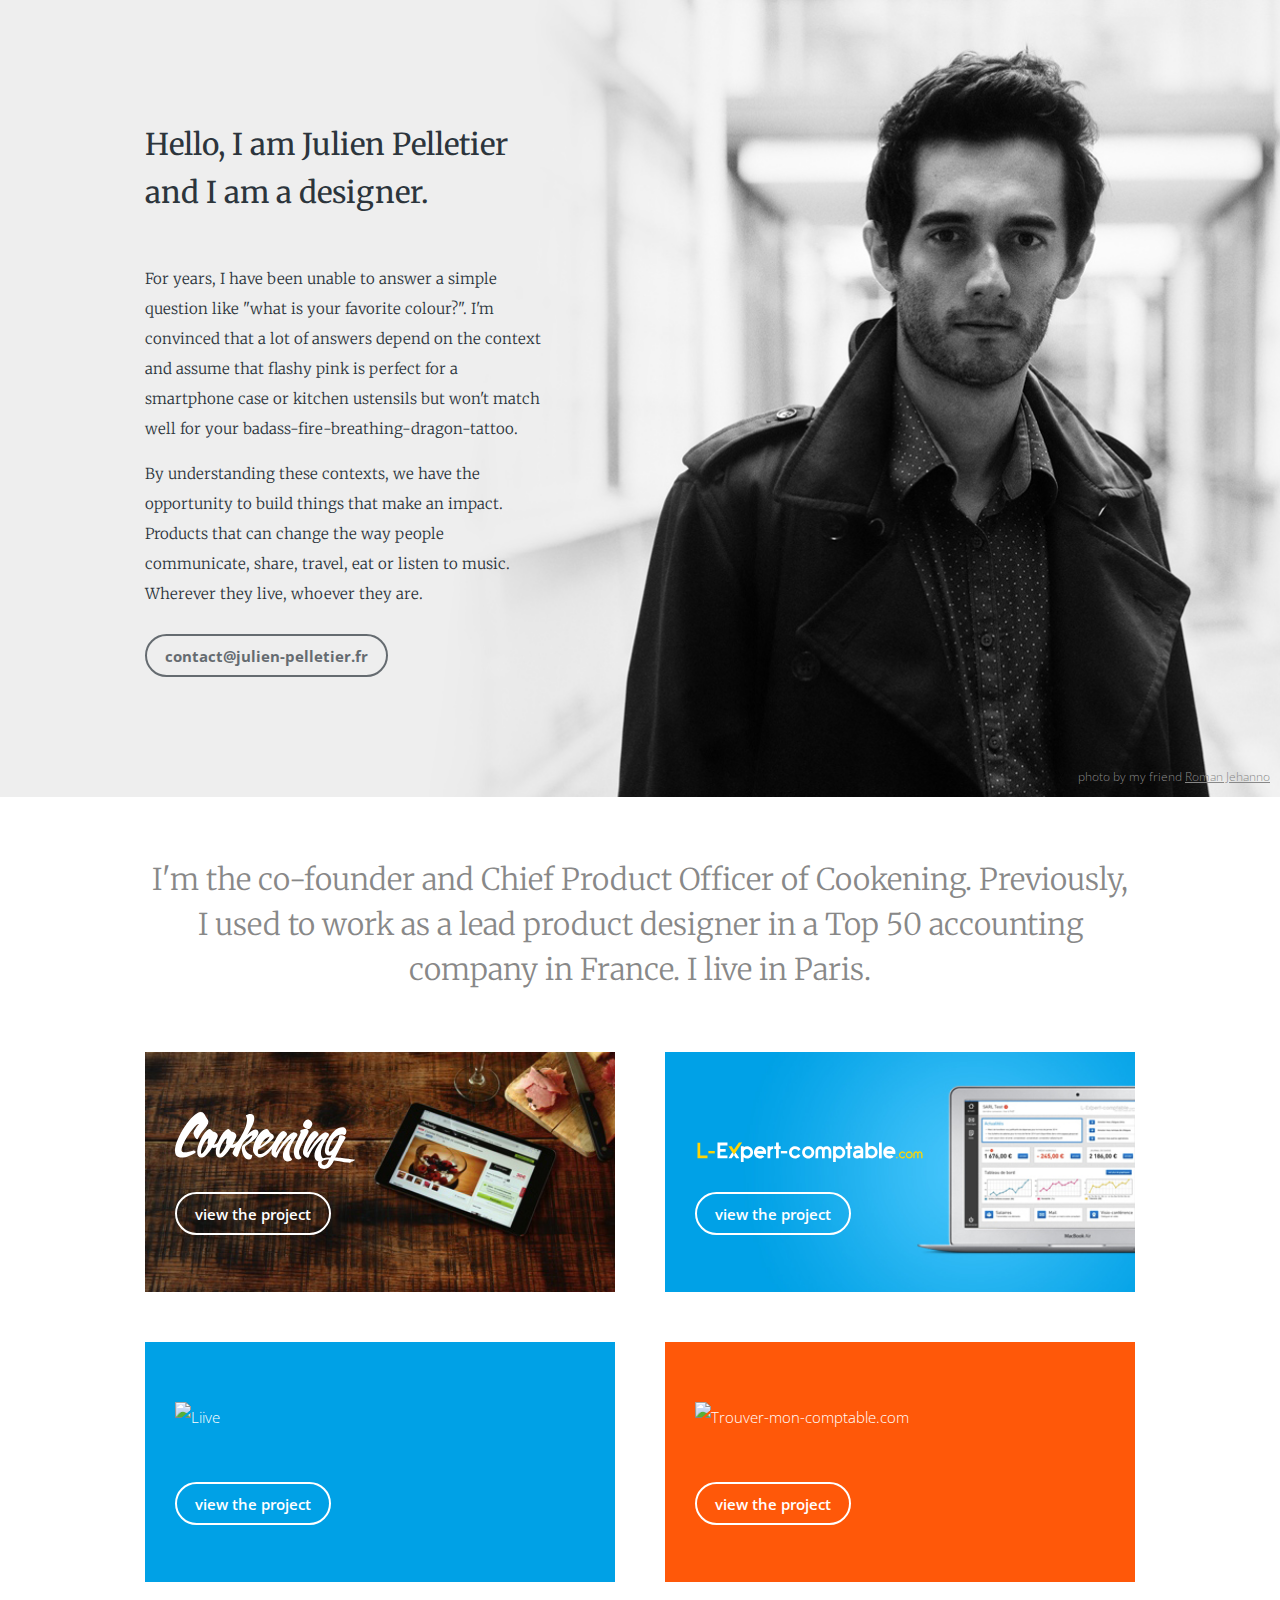
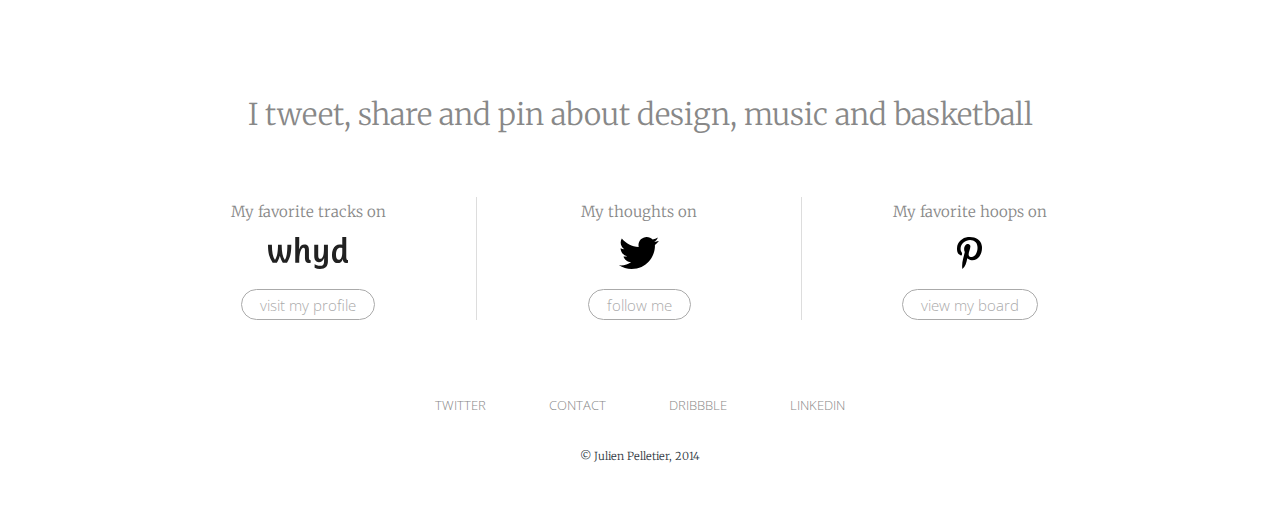
==== index.html @ 90faf843 "Setting up" ====
<!DOCTYPE html>
<html lang="en">
	<head>
		<meta charset="utf-8">
		<title>Julien Pelletier</title>
		
		<link href="css/style.css" rel="stylesheet" type="text/css">
		<link href='http://fonts.googleapis.com/css?family=Merriweather:400,300' rel='stylesheet' type='text/css'>
		<link href='http://fonts.googleapis.com/css?family=Open+Sans:400,300,600' rel='stylesheet' type='text/css'>
	</head>

	<body>
		<section id="bio">
			<div class="inner">
				<div class="content">
					<h1>Hello, I am Julien Pelletier<br />and I am a designer.</h1>
					<p>
						For years, I have been unable to answer a simple question like "what is your favorite colour?". I'm convinced that a lot of answers depend on the context and assume that flashy pink is perfect for a smartphone case or kitchen ustensils but won't match well for your badass-fire-breathing-dragon-tattoo.
					</p>
					<p>
						By understanding these contexts, we have the opportunity to build things that make an impact. Products that can change the way people communicate, share, travel, eat or listen to music. Wherever they live, whoever they are.
					</p>
					<a href="mailto:contact@julien-pelletier.fr" class="custom-link">contact@julien-pelletier.fr</a>
					
				</div>
				<p class="credit"> photo by my friend <a href="http://www.romanjehanno.com" target="_blank">Roman Jehanno</a></p>
			</div>
		</section>
		<h1 class="heading">I'm the co-founder and Chief Product Officer of Cookening. Previously, I used to work as a lead product designer in a Top&nbsp;50 accounting company in France. I live in Paris.</h1>
		<ul id="work-list" class="inner">
			<li class="cookening">
				<a href="cookening/">
					<img src="images/cookening-logo.svg" alt="Cookening" width="180" />
					<span>view the project</span>
				</a>
			</li>
			<li class="lec">
				<a href="lec/">
					<img src="images/lec-logo.svg" alt="L-Expert-comptable.com" width="230" />
					<span>view the project</span>
				</a>
			</li>
			<li class="liive">
				<a href="liive/">
					<img src="images/liive-logo.svg" alt="Liive" width="230" />
					<span>view the project</span>
				</a>
			</li>
			<li class="tmc">
				<a href="tmc/">
					<img src="images/tmc-logo.svg" alt="Trouver-mon-comptable.com" width="230" />
					<span>view the project</span>
				</a>
			</li>
		</ul>
		<section class="inner">
			<h1 class="heading">I tweet, share and pin about design, music and basketball</h1>
			<ul id="social-links">
				<li>
					<a href="http://www.whyd.com/julien" target="_blank">
						<p>My favorite tracks on</p>
						<img src="images/whyd-logo.svg" alt="Whyd" height="32px;">
						<br />
						<span>visit my profile</span>
					</a>
				</li>
				<li>
					<a href="http://www.twitter.com/jupelletier" target="_blank">
						<p>My thoughts on</p>
						<img src="images/twitter-logo.svg" alt="Twitter" height="32px;">
						<br />
						<span>follow me</span>
					</a>
				</li>
				<li>
					<a href="http://www.pinterest.com/jupelletier/best-hoops/" target="_blank">
						<p>My favorite hoops on</p>
						<img src="images/pinterest-logo.svg" alt="Pinterest" height="32px;">
						<br />
						<span>view my board</span>
					</a>
				</li>
			</ul>
		</section>

		<footer class="inner">
			<ul>
				<li><a href="http://www.twitter.com/jupelletier">Twitter</a></li>
				<li><a href="mailto:contact@julien-pelletier.fr">Contact</a></li>
				<li><a href="http://www.dribbble.com/jupelletier">Dribbble</a></li>
				<li><a href="http://www.linkedin.com/in/jupelletier">Linkedin</a></li>
			</ul>
			© Julien Pelletier, 2014
		</footer>
		
		<script>
		  (function(i,s,o,g,r,a,m){i['GoogleAnalyticsObject']=r;i[r]=i[r]||function(){
		  (i[r].q=i[r].q||[]).push(arguments)},i[r].l=1*new Date();a=s.createElement(o),
		  m=s.getElementsByTagName(o)[0];a.async=1;a.src=g;m.parentNode.insertBefore(a,m)
		  })(window,document,'script','//www.google-analytics.com/analytics.js','ga');

		  ga('create', 'UA-48757228-1', 'julien-pelletier.fr');
		  ga('send', 'pageview');

		</script>
	</body>
</html>
---- css/style.css ----
*{
	margin: 0;
	padding: 0;
}

/* COMMON
**************************************************/
body{
	font-family: 'Merriweather', serif;
	font-size: 15px;
	line-height: 2em;
	font-weight: 300;
	color: #2C353C;
	text-align: center;
}

h1{
	font-weight: 400;
	margin-bottom: 1.6em;
}

p{
	margin-bottom: 1em;
}

li{
	list-style: none;
	display: block;
}

.inner{
	width: 990px;
	text-align: left;
	margin: 0 auto;
}

.inner-small{
	width: 500px;
	text-align: left;
	margin: 0 auto;
}

section h2{
	text-align: center;
	font-size: 30px;
	font-weight: 300;
	margin-bottom: 20px;
	color: #888;
}


h1.heading{
	padding: 2em 0;
	width: 990px;
	text-align: center;
	margin: 0 auto;
	color: #888;
	font-size: 30px;
	line-height: 1.5em;
	font-weight: 300;
}

a.custom-link{
	display: inline-block;
	font-family: 'Open Sans', sans-serif;
	color: #aaa;
	text-decoration: none;
	border: 1px solid #aaa;
	border-radius: 40px;
	padding: .3em 1.2em;
	font-weight: 300;
	position: relative;
	-webkit-transition: all 0.15s ease-in-out;
	-moz-transition: all 0.15s ease-in-out;
	-o-transition: all 0.15s ease-in-out;
	transition: all 0.15s ease-in-out;
}

a.custom-link:hover{
	padding: .3em 3em .3em 1.2em;
	-webkit-transition: all 0.15s ease-in-out;
	-moz-transition: all 0.15s ease-in-out;
	-o-transition: all 0.15s ease-in-out;
	transition: all 0.15s ease-in-out;
}

a.custom-link:after{
	content:'';
	display: block;
	width: 8px;
	height: 12px;
	background: url(../images/arrow-right-gray.svg) no-repeat;
	position: absolute;
	right: 0;
	top: 50%;
	margin-top: -6px;
	margin-left: -4px;
	opacity: 0;
	-webkit-transition: all 0.15s ease-in-out;
	-moz-transition: all 0.15s ease-in-out;
	-o-transition: all 0.15s ease-in-out;
	transition: all 0.15s ease-in-out;
}

a.custom-link:hover:after{
	right: 1.2em;
	opacity: 1;
	-webkit-transition: all 0.15s ease-in-out;
	-moz-transition: all 0.15s ease-in-out;
	-o-transition: all 0.15s ease-in-out;
	transition: all 0.15s ease-in-out;
}

/* Header
**************************************************/
header{
	background: rgba(255,255,255,.9);
	padding: 19px 0;
	position: fixed;
	width: 100%;
	top: 0;
	left: 0;
	box-shadow: 0 1px 3px rgba(0,0,0,.15);
	z-index: 20;
}

header .inner{
	text-align: center!important;
}

header #back-home{
	text-decoration: none;
	color: #2C353C;
	display: inline-block;
	line-height: 1em;
}

header #back-home:hover h1, header #back-home:hover h2{
	-webkit-transition: all 0.15s ease-in-out;
	-moz-transition: all 0.15s ease-in-out;
	-o-transition: all 0.15s ease-in-out;
	transition: all 0.15s ease-in-out;
	opacity: 0;
}

header #back-home:after{
	content:'';
	display: inline-block;
	width: 60px;
	height: 60px;
	position: absolute;
	width: 50px;
	height: 50px;
	top: 15px;
	left: 50%;
	margin-left: -25px;
	background: url('../images/home.svg') 50% 50% no-repeat;
	border: 1px solid #ddd;
	border-radius: 50px;
	background-size: 16px 16px;
	opacity: 0;
	-webkit-transition: all 0.15s ease-in-out;
	-moz-transition: all 0.15s ease-in-out;
	-o-transition: all 0.15s ease-in-out;
	transition: all 0.15s ease-in-out;
}

header #back-home:hover:after{
	opacity: 1;	
	background-size: 24px 24px;
	-webkit-transition: all 0.15s ease-in-out;
	-moz-transition: all 0.15s ease-in-out;
	-o-transition: all 0.15s ease-in-out;
	transition: all 0.15s ease-in-out;
} 

header h1{
	font: 400 15px/1em 'Open Sans', sans-serif;
	text-transform: uppercase;
	margin: 0 0 5px;
	opacity: 1;
	display: inline-block;
	-webkit-transition: all 0.15s ease-in-out;
	-moz-transition: all 0.15s ease-in-out;
	-o-transition: all 0.15s ease-in-out;
	transition: all 0.15s ease-in-out;
}

header h2{
	color: #888;
	font: 300 12px/1em 'Open Sans', sans-serif;
	margin: 0;
	opacity: 1;
	display: inline-block;
	-webkit-transition: all 0.15s ease-in-out;
	-moz-transition: all 0.15s ease-in-out;
	-o-transition: all 0.15s ease-in-out;
	transition: all 0.15s ease-in-out;
}

header .contact{
	position: absolute;
	top: 20px;
	right: 20px;
	color: #888;
	text-transform: uppercase;
	text-decoration: none;
	font-size: 13px;
	font-family: 'Open Sans', sans-serif;
}

header .contact:hover{
	color: #333;
}


/* Bio
**************************************************/
#bio{
	padding: 120px 0;
	background: url(../images/jupelletier.jpg) no-repeat 100% 50% #eeeeee;
	position: relative;
	-webkit-background-size: cover; /* pour Chrome et Safari */
	-moz-background-size: cover; /* pour Firefox */
	-o-background-size: cover; /* pour Opera */
	background-size: cover; /* version standardisée */
}

#bio h1{
	line-height: 1.6em;
}

#bio .content{
	width: 40%;
}

#bio .credit{
	font-size: 12px;
	font-family: 'Open Sans', sans-serif;
	color: #888;	
	position: absolute;
	bottom: 5px;
	right: 10px;
	margin-bottom: 0;
}

#bio .credit a{
	color: #888;
}

#bio a.custom-link{
	margin-top: 10px;
	color: #2C353C;
	border-color: #2C353C;
	font-weight: bold;
	border-width: 2px;
	opacity: 0.7;
}

#bio a:after{
	background: url(../images/arrow-right-black.svg) no-repeat;
}

/* Work list
**************************************************/
#work-list{
	overflow: auto;
}

#work-list li{
	font-family: 'Open Sans', sans-serif;
	display: block;
	float: left;
	list-style: none;
	width: 470px;
	height: 240px;
	color: white;
	position: relative;
	margin-bottom: 50px;
}

#work-list li:nth-child(2n){
	margin-left: 50px;
}

#work-list a{
	color: white;
	text-decoration: none;
	display: block;
	width: 100%;
	height: 100%;
}

#work-list img{
	position: absolute;
	top: 60px;
	left: 30px;
	z-index: 30;
}

#work-list span{
	border: 2px solid white;
	border-radius: 40px;
	padding: .3em 1.2em;
	font-weight: 600;
	position: absolute;
	top: 140px;
	left: 30px;
	z-index: 30;
	-webkit-transition: all 0.15s ease-in-out;
	-moz-transition: all 0.15s ease-in-out;
	-o-transition: all 0.15s ease-in-out;
	transition: all 0.15s ease-in-out;
}

#work-list a:hover span{
	padding: .3em 3em .3em 1.2em;
	-webkit-transition: all 0.15s ease-in-out;
	-moz-transition: all 0.15s ease-in-out;
	-o-transition: all 0.15s ease-in-out;
	transition: all 0.15s ease-in-out;
}

#work-list a span:after{
	content:'';
	display: block;
	width: 8px;
	height: 12px;
	background: url(../images/arrow-right.svg) no-repeat;
	position: absolute;
	right: 0;
	top: 50%;
	margin-top: -5px;
	margin-left: -4px;
	opacity: 0;
	-webkit-transition: all 0.15s ease-in-out;
	-moz-transition: all 0.15s ease-in-out;
	-o-transition: all 0.15s ease-in-out;
	transition: all 0.15s ease-in-out;
}

#work-list a:hover span:after{
	right: 1.2em;
	opacity: 1;
	-webkit-transition: all 0.15s ease-in-out;
	-moz-transition: all 0.15s ease-in-out;
	-o-transition: all 0.15s ease-in-out;
	transition: all 0.15s ease-in-out;
}

#work-list .cookening a{
	background: url(../images/work-list-cookening.jpg) 50% 50% no-repeat;
	background-size: 100%;
	-webkit-transition: all 0.15s ease-in-out;
	-moz-transition: all 0.15s ease-in-out;
	-o-transition: all 0.15s ease-in-out;
	transition: all 0.15s ease-in-out;
}

#work-list .cookening a:hover{
	background: url(../images/work-list-cookening.jpg) 50% 50% no-repeat;
	background-size: 108%;
	-webkit-transition: all 0.15s ease-in-out;
	-moz-transition: all 0.15s ease-in-out;
	-o-transition: all 0.15s ease-in-out;
	transition: all 0.15s ease-in-out;
}

#work-list .lec a{
	background: url(../images/work-list-lec.jpg) 50% 50% no-repeat;
	background-size: 100%;
	-webkit-transition: all 0.15s ease-in-out;
	-moz-transition: all 0.15s ease-in-out;
	-o-transition: all 0.15s ease-in-out;
	transition: all 0.15s ease-in-out;
}

#work-list .lec a:hover{
	background: url(../images/work-list-lec.jpg) 50% 50% no-repeat;
	background-size: 108%;
	-webkit-transition: all 0.15s ease-in-out;
	-moz-transition: all 0.15s ease-in-out;
	-o-transition: all 0.15s ease-in-out;
	transition: all 0.15s ease-in-out;
}

#work-list .lec img{
	top: 90px;
}

#work-list a:hover:after{
	content:'';
	display: block;
	position: absolute;
	top: 0;
	left: 0;
	width: 100%;
	height: 100%;
	background: rgba(50,50,50,.3);
	z-index: 10;
	-webkit-transition: all 0.15s ease-in-out;
	-moz-transition: all 0.15s ease-in-out;
	-o-transition: all 0.15s ease-in-out;
	transition: all 0.15s ease-in-out;
}

#work-list .liive{
	background: #00A1E6;
}


#work-list .tmc{
	background: #FF5809;
}



/* Cookening
**************************************************/

#cookening-banner{
	margin-top: 80px;
	height: 400px;
	background: url(../images/fullpage-banner-cookening.jpg) 50% 50% no-repeat;
	background-size: cover;
	margin-bottom: 40px;
}

#cookening p{
	margin-bottom: 2em;
}


#cookening-table-hero{
	margin-top: 40px;
	padding: 50px 0;
	background: #eee;
	margin-bottom: 40px;
}

#cookening-profile{
	margin-bottom: 40px;
}

#cookening-profile h2{
	margin-bottom: 40px;
}

#cookening-profile p{
	width: 500px;
	margin: 0 auto 2em;
	
}

#cookening-profile-details{
	overflow: auto;
}

#cookening-profile-details li{
	display: block;
	float: left;
}

#cookening-profile-details li:nth-child(2n){
	margin-left: 30px;
}

#cookening-misc{
	background-color: #222;
	padding: 50px 0 0;
}

#cookening-misc-list li{
	margin-bottom: 40px;
	z-index: 10;
}


/* LEC
*************************************************/

#lec-banner{
	margin-top: 80px;
	padding: 30px 0 20px;
	background: #00a1e6;
	background-size: cover;
	margin-bottom: 40px;
}

#lec-comptaneo-hero{
	margin-top: 40px;
	padding: 50px 0 25px;
	background: #27B5F1;
	margin-bottom: 40px;
}

#lec-portail-hero{
	margin-top: 40px;
	height: 380px;
	background: url("../lec/images/lec-portail-hero.jpg") 50% 50% no-repeat;
	margin-bottom: 40px;
}

#lec-tmc{
	margin-bottom: 40px;
}

#lec-tmc h2{
	margin-bottom: 40px;
}

#lec-tmc p{
	width: 500px;
	margin: 0 auto 2em;
	
}

#lec-tmc-details{
	overflow: auto;
}


#lec-tmc-details li{
	display: block;
	float: left;
	margin-bottom: 20px;
}

#lec-tmc-details li:nth-child(2n){
	margin-left: 30px;
}

#lec-misc{
	background-color: #222;
	padding: 50px 0 0;
}

#lec-misc-list li{
	margin-bottom: 40px;
	z-index: 10;
}

/* Role
*************************************************/
#role .inner{
	overflow: auto;
	padding: 40px 0;
	border-bottom: 1px solid #ddd;
}

#role p{
	text-align: left;
	font-size: 14px;
	color: #aaa;
	float: left;
	line-height: 50px;
	margin: 0;
}

#role a{
	float: right;
	display: inline-block;
	font-family: 'Open Sans', sans-serif;
	color: #aaa;
	text-decoration: none;
	border: 1px solid #aaa;
	border-radius: 40px;
	padding: .3em 1.2em;
	font-weight: 300;
	position: relative;
	-webkit-transition: all 0.15s ease-in-out;
	-moz-transition: all 0.15s ease-in-out;
	-o-transition: all 0.15s ease-in-out;
	transition: all 0.15s ease-in-out;
}

#role a:hover{
	padding: .3em 3em .3em 1.2em;
	-webkit-transition: all 0.15s ease-in-out;
	-moz-transition: all 0.15s ease-in-out;
	-o-transition: all 0.15s ease-in-out;
	transition: all 0.15s ease-in-out;
}

#role a:after{
	content:'';
	display: block;
	width: 8px;
	height: 12px;
	background: url(../images/arrow-right-gray.svg) no-repeat;
	position: absolute;
	right: 0;
	top: 50%;
	margin-top: -6px;
	margin-left: -4px;
	opacity: 0;
	-webkit-transition: all 0.15s ease-in-out;
	-moz-transition: all 0.15s ease-in-out;
	-o-transition: all 0.15s ease-in-out;
	transition: all 0.15s ease-in-out;
}

#role a:hover:after{
	right: 1.2em;
	opacity: 1;
	-webkit-transition: all 0.15s ease-in-out;
	-moz-transition: all 0.15s ease-in-out;
	-o-transition: all 0.15s ease-in-out;
	transition: all 0.15s ease-in-out;
}

/* Footer
*************************************************/
#social-links{
	margin-bottom: 40px;
}

#social-links li{
	display: inline-block;
	text-align: center;
	width: 33%;
	position: relative;
}

#social-links a{
	color: #888;
	text-decoration: none;
	display: block;
}

#social-links li:nth-child(2) a{
	border-left: 1px solid #ddd;
	border-right: 1px solid #ddd;
}

#social-links p{
	margin-bottom: 10px;
}

#social-links img{
	margin-bottom: 10px;
}

#social-links span{
	font-family: 'Open Sans', sans-serif;
	color: #aaa;
	text-decoration: none;
	border: 1px solid #aaa;
	border-radius: 40px;
	padding: .3em 1.2em;
	font-weight: 300;
	position: relative;
	-webkit-transition: all 0.15s ease-in-out;
	-moz-transition: all 0.15s ease-in-out;
	-o-transition: all 0.15s ease-in-out;
	transition: all 0.15s ease-in-out;
}

#social-links a:hover span{
	padding: .3em 3em .3em 1.2em;
	-webkit-transition: all 0.15s ease-in-out;
	-moz-transition: all 0.15s ease-in-out;
	-o-transition: all 0.15s ease-in-out;
	transition: all 0.15s ease-in-out;
}

#social-links span:after{
	content:'';
	display: block;
	width: 8px;
	height: 12px;
	background: url(../images/arrow-right-gray.svg) no-repeat;
	position: absolute;
	right: 0;
	top: 50%;
	margin-top: -5px;
	margin-left: -4px;
	opacity: 0;
	-webkit-transition: all 0.15s ease-in-out;
	-moz-transition: all 0.15s ease-in-out;
	-o-transition: all 0.15s ease-in-out;
	transition: all 0.15s ease-in-out;
}

#social-links a:hover span:after{
	right: 1.2em;
	opacity: 1;
	-webkit-transition: all 0.15s ease-in-out;
	-moz-transition: all 0.15s ease-in-out;
	-o-transition: all 0.15s ease-in-out;
	transition: all 0.15s ease-in-out;
}

footer{
	text-align: center!important;
	padding: 10px 0 40px;
	font-size: 11px;
}

footer ul{
	margin: 20px 0;
}

footer li{
	display: inline-block;
	margin: 0 30px;
}

footer a{
	color: #888;
	text-transform: uppercase;
	text-decoration: none;
	font-size: 13px;
	font-family: 'Open Sans', sans-serif;
}

footer a:hover{
	color: #333;
}
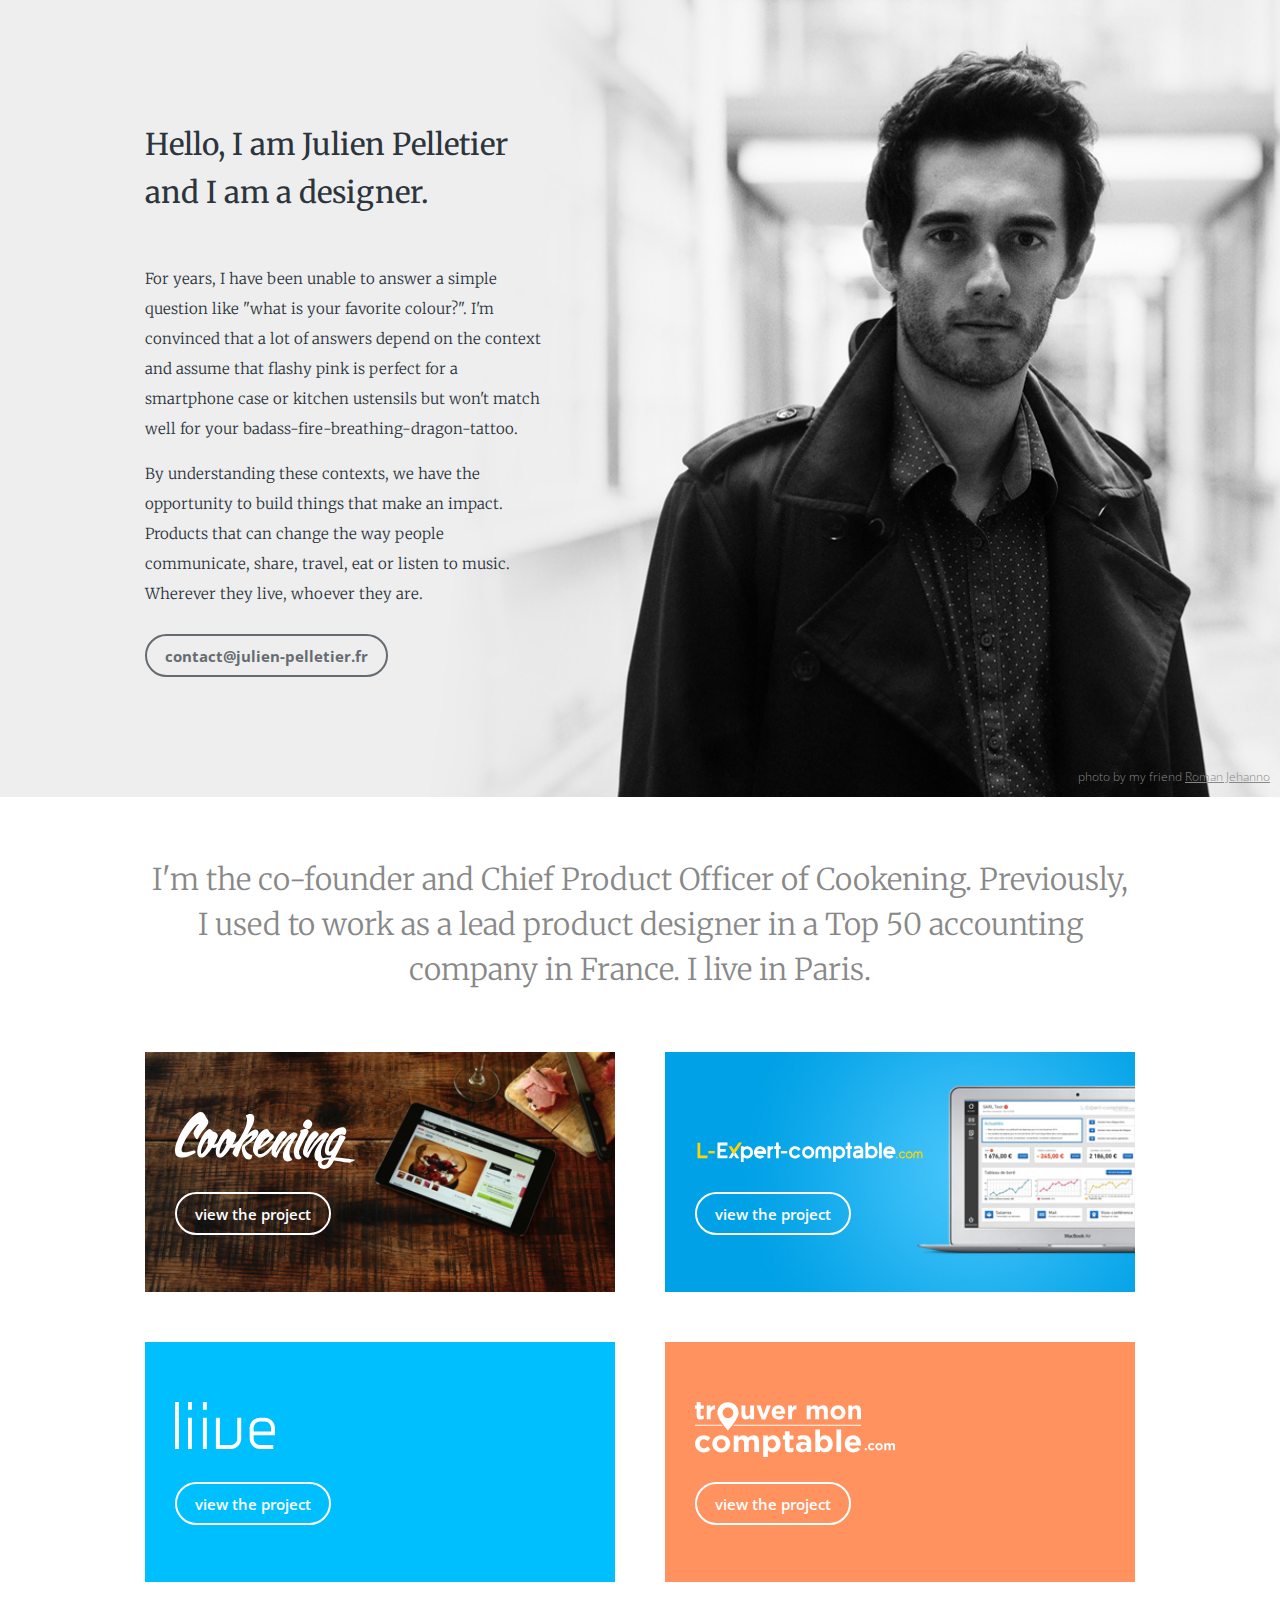
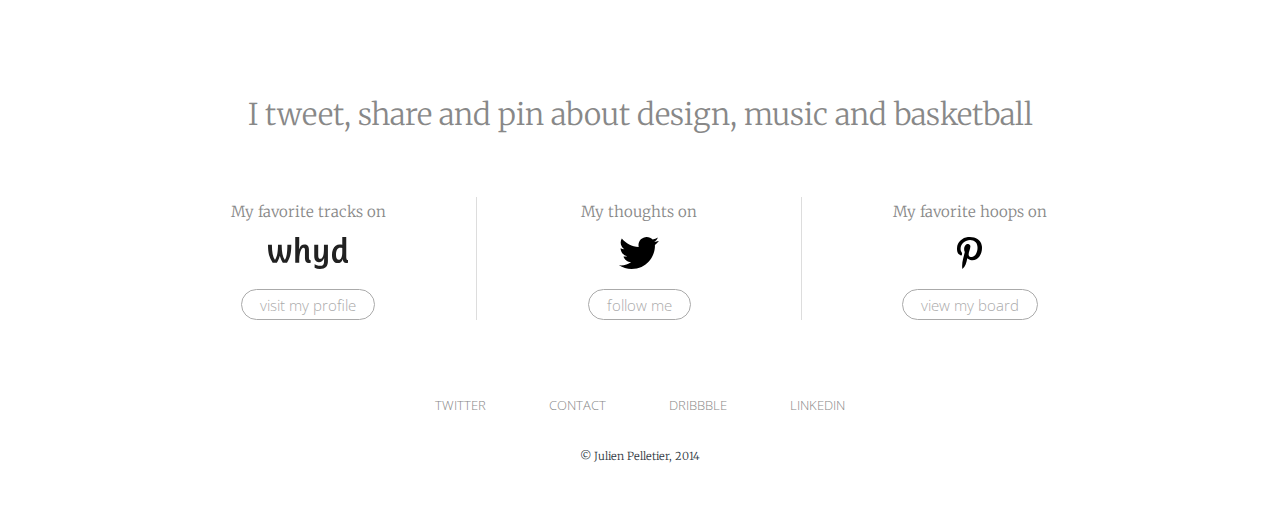
==== commit 71fd69dc: "Update project list with liive & TMC" ====
--- a/index.html
+++ b/index.html
@@ -42,13 +42,13 @@
 			</li>
 			<li class="liive">
 				<a href="liive/">
-					<img src="images/liive-logo.svg" alt="Liive" width="230" />
+					<img src="images/liive-logo.svg" alt="Liive" width="100" />
 					<span>view the project</span>
 				</a>
 			</li>
 			<li class="tmc">
 				<a href="tmc/">
-					<img src="images/tmc-logo.svg" alt="Trouver-mon-comptable.com" width="230" />
+					<img src="images/tmc-logo.svg" alt="Trouver-mon-comptable.com" width="200" />
 					<span>view the project</span>
 				</a>
 			</li>
--- a/css/style.css
+++ b/css/style.css
@@ -1,719 +1,623 @@
-*{
-	margin: 0;
-	padding: 0;
-}
-
+* {
+  margin: 0;
+  padding: 0;
+}
 /* COMMON
 **************************************************/
-body{
-	font-family: 'Merriweather', serif;
-	font-size: 15px;
-	line-height: 2em;
-	font-weight: 300;
-	color: #2C353C;
-	text-align: center;
-}
-
-h1{
-	font-weight: 400;
-	margin-bottom: 1.6em;
-}
-
-p{
-	margin-bottom: 1em;
-}
-
-li{
-	list-style: none;
-	display: block;
-}
-
-.inner{
-	width: 990px;
-	text-align: left;
-	margin: 0 auto;
-}
-
-.inner-small{
-	width: 500px;
-	text-align: left;
-	margin: 0 auto;
-}
-
-section h2{
-	text-align: center;
-	font-size: 30px;
-	font-weight: 300;
-	margin-bottom: 20px;
-	color: #888;
-}
-
-
-h1.heading{
-	padding: 2em 0;
-	width: 990px;
-	text-align: center;
-	margin: 0 auto;
-	color: #888;
-	font-size: 30px;
-	line-height: 1.5em;
-	font-weight: 300;
-}
-
-a.custom-link{
-	display: inline-block;
-	font-family: 'Open Sans', sans-serif;
-	color: #aaa;
-	text-decoration: none;
-	border: 1px solid #aaa;
-	border-radius: 40px;
-	padding: .3em 1.2em;
-	font-weight: 300;
-	position: relative;
-	-webkit-transition: all 0.15s ease-in-out;
-	-moz-transition: all 0.15s ease-in-out;
-	-o-transition: all 0.15s ease-in-out;
-	transition: all 0.15s ease-in-out;
-}
-
-a.custom-link:hover{
-	padding: .3em 3em .3em 1.2em;
-	-webkit-transition: all 0.15s ease-in-out;
-	-moz-transition: all 0.15s ease-in-out;
-	-o-transition: all 0.15s ease-in-out;
-	transition: all 0.15s ease-in-out;
-}
-
-a.custom-link:after{
-	content:'';
-	display: block;
-	width: 8px;
-	height: 12px;
-	background: url(../images/arrow-right-gray.svg) no-repeat;
-	position: absolute;
-	right: 0;
-	top: 50%;
-	margin-top: -6px;
-	margin-left: -4px;
-	opacity: 0;
-	-webkit-transition: all 0.15s ease-in-out;
-	-moz-transition: all 0.15s ease-in-out;
-	-o-transition: all 0.15s ease-in-out;
-	transition: all 0.15s ease-in-out;
-}
-
-a.custom-link:hover:after{
-	right: 1.2em;
-	opacity: 1;
-	-webkit-transition: all 0.15s ease-in-out;
-	-moz-transition: all 0.15s ease-in-out;
-	-o-transition: all 0.15s ease-in-out;
-	transition: all 0.15s ease-in-out;
-}
-
+body {
+  font-family: 'Merriweather', serif;
+  font-size: 15px;
+  line-height: 2em;
+  font-weight: 300;
+  color: #2C353C;
+  text-align: center;
+}
+h1 {
+  font-weight: 400;
+  margin-bottom: 1.6em;
+}
+p {
+  margin-bottom: 1em;
+}
+li {
+  list-style: none;
+  display: block;
+}
+.inner {
+  width: 990px;
+  text-align: left;
+  margin: 0 auto;
+}
+.inner-small {
+  width: 500px;
+  text-align: left;
+  margin: 0 auto;
+}
+section h2 {
+  text-align: center;
+  font-size: 30px;
+  font-weight: 300;
+  margin-bottom: 20px;
+  color: #888;
+}
+h1.heading {
+  padding: 2em 0;
+  width: 990px;
+  text-align: center;
+  margin: 0 auto;
+  color: #888;
+  font-size: 30px;
+  line-height: 1.5em;
+  font-weight: 300;
+}
+a.custom-link {
+  display: inline-block;
+  font-family: 'Open Sans', sans-serif;
+  color: #aaa;
+  text-decoration: none;
+  border: 1px solid #aaa;
+  border-radius: 40px;
+  padding: .3em 1.2em;
+  font-weight: 300;
+  position: relative;
+  -webkit-transition: all 0.15s ease-in-out;
+  -moz-transition: all 0.15s ease-in-out;
+  -o-transition: all 0.15s ease-in-out;
+  transition: all 0.15s ease-in-out;
+}
+a.custom-link:hover {
+  padding: .3em 3em .3em 1.2em;
+  -webkit-transition: all 0.15s ease-in-out;
+  -moz-transition: all 0.15s ease-in-out;
+  -o-transition: all 0.15s ease-in-out;
+  transition: all 0.15s ease-in-out;
+}
+a.custom-link:after {
+  content: '';
+  display: block;
+  width: 8px;
+  height: 12px;
+  background: url(../images/arrow-right-gray.svg) no-repeat;
+  position: absolute;
+  right: 0;
+  top: 50%;
+  margin-top: -6px;
+  margin-left: -4px;
+  opacity: 0;
+  -webkit-transition: all 0.15s ease-in-out;
+  -moz-transition: all 0.15s ease-in-out;
+  -o-transition: all 0.15s ease-in-out;
+  transition: all 0.15s ease-in-out;
+}
+a.custom-link:hover:after {
+  right: 1.2em;
+  opacity: 1;
+  -webkit-transition: all 0.15s ease-in-out;
+  -moz-transition: all 0.15s ease-in-out;
+  -o-transition: all 0.15s ease-in-out;
+  transition: all 0.15s ease-in-out;
+}
 /* Header
 **************************************************/
-header{
-	background: rgba(255,255,255,.9);
-	padding: 19px 0;
-	position: fixed;
-	width: 100%;
-	top: 0;
-	left: 0;
-	box-shadow: 0 1px 3px rgba(0,0,0,.15);
-	z-index: 20;
-}
-
-header .inner{
-	text-align: center!important;
-}
-
-header #back-home{
-	text-decoration: none;
-	color: #2C353C;
-	display: inline-block;
-	line-height: 1em;
-}
-
-header #back-home:hover h1, header #back-home:hover h2{
-	-webkit-transition: all 0.15s ease-in-out;
-	-moz-transition: all 0.15s ease-in-out;
-	-o-transition: all 0.15s ease-in-out;
-	transition: all 0.15s ease-in-out;
-	opacity: 0;
-}
-
-header #back-home:after{
-	content:'';
-	display: inline-block;
-	width: 60px;
-	height: 60px;
-	position: absolute;
-	width: 50px;
-	height: 50px;
-	top: 15px;
-	left: 50%;
-	margin-left: -25px;
-	background: url('../images/home.svg') 50% 50% no-repeat;
-	border: 1px solid #ddd;
-	border-radius: 50px;
-	background-size: 16px 16px;
-	opacity: 0;
-	-webkit-transition: all 0.15s ease-in-out;
-	-moz-transition: all 0.15s ease-in-out;
-	-o-transition: all 0.15s ease-in-out;
-	transition: all 0.15s ease-in-out;
-}
-
-header #back-home:hover:after{
-	opacity: 1;	
-	background-size: 24px 24px;
-	-webkit-transition: all 0.15s ease-in-out;
-	-moz-transition: all 0.15s ease-in-out;
-	-o-transition: all 0.15s ease-in-out;
-	transition: all 0.15s ease-in-out;
-} 
-
-header h1{
-	font: 400 15px/1em 'Open Sans', sans-serif;
-	text-transform: uppercase;
-	margin: 0 0 5px;
-	opacity: 1;
-	display: inline-block;
-	-webkit-transition: all 0.15s ease-in-out;
-	-moz-transition: all 0.15s ease-in-out;
-	-o-transition: all 0.15s ease-in-out;
-	transition: all 0.15s ease-in-out;
-}
-
-header h2{
-	color: #888;
-	font: 300 12px/1em 'Open Sans', sans-serif;
-	margin: 0;
-	opacity: 1;
-	display: inline-block;
-	-webkit-transition: all 0.15s ease-in-out;
-	-moz-transition: all 0.15s ease-in-out;
-	-o-transition: all 0.15s ease-in-out;
-	transition: all 0.15s ease-in-out;
-}
-
-header .contact{
-	position: absolute;
-	top: 20px;
-	right: 20px;
-	color: #888;
-	text-transform: uppercase;
-	text-decoration: none;
-	font-size: 13px;
-	font-family: 'Open Sans', sans-serif;
-}
-
-header .contact:hover{
-	color: #333;
-}
-
-
+header {
+  background: rgba(255, 255, 255, 0.9);
+  padding: 19px 0;
+  position: fixed;
+  width: 100%;
+  top: 0;
+  left: 0;
+  box-shadow: 0 1px 3px rgba(0, 0, 0, 0.15);
+  z-index: 20;
+}
+header .inner {
+  text-align: center!important;
+}
+header #back-home {
+  text-decoration: none;
+  color: #2C353C;
+  display: inline-block;
+  line-height: 1em;
+}
+header #back-home:hover h1,
+header #back-home:hover h2 {
+  -webkit-transition: all 0.15s ease-in-out;
+  -moz-transition: all 0.15s ease-in-out;
+  -o-transition: all 0.15s ease-in-out;
+  transition: all 0.15s ease-in-out;
+  opacity: 0;
+}
+header #back-home:after {
+  content: '';
+  display: inline-block;
+  width: 60px;
+  height: 60px;
+  position: absolute;
+  width: 50px;
+  height: 50px;
+  top: 15px;
+  left: 50%;
+  margin-left: -25px;
+  background: url('../images/home.svg') 50% 50% no-repeat;
+  border: 1px solid #ddd;
+  border-radius: 50px;
+  background-size: 16px 16px;
+  opacity: 0;
+  -webkit-transition: all 0.15s ease-in-out;
+  -moz-transition: all 0.15s ease-in-out;
+  -o-transition: all 0.15s ease-in-out;
+  transition: all 0.15s ease-in-out;
+}
+header #back-home:hover:after {
+  opacity: 1;
+  background-size: 24px 24px;
+  -webkit-transition: all 0.15s ease-in-out;
+  -moz-transition: all 0.15s ease-in-out;
+  -o-transition: all 0.15s ease-in-out;
+  transition: all 0.15s ease-in-out;
+}
+header h1 {
+  font: 400 15px/1em 'Open Sans', sans-serif;
+  text-transform: uppercase;
+  margin: 0 0 5px;
+  opacity: 1;
+  display: inline-block;
+  -webkit-transition: all 0.15s ease-in-out;
+  -moz-transition: all 0.15s ease-in-out;
+  -o-transition: all 0.15s ease-in-out;
+  transition: all 0.15s ease-in-out;
+}
+header h2 {
+  color: #888;
+  font: 300 12px/1em 'Open Sans', sans-serif;
+  margin: 0;
+  opacity: 1;
+  display: inline-block;
+  -webkit-transition: all 0.15s ease-in-out;
+  -moz-transition: all 0.15s ease-in-out;
+  -o-transition: all 0.15s ease-in-out;
+  transition: all 0.15s ease-in-out;
+}
+header .contact {
+  position: absolute;
+  top: 20px;
+  right: 20px;
+  color: #888;
+  text-transform: uppercase;
+  text-decoration: none;
+  font-size: 13px;
+  font-family: 'Open Sans', sans-serif;
+}
+header .contact:hover {
+  color: #333;
+}
 /* Bio
 **************************************************/
-#bio{
-	padding: 120px 0;
-	background: url(../images/jupelletier.jpg) no-repeat 100% 50% #eeeeee;
-	position: relative;
-	-webkit-background-size: cover; /* pour Chrome et Safari */
-	-moz-background-size: cover; /* pour Firefox */
-	-o-background-size: cover; /* pour Opera */
-	background-size: cover; /* version standardisée */
-}
-
-#bio h1{
-	line-height: 1.6em;
-}
-
-#bio .content{
-	width: 40%;
-}
-
-#bio .credit{
-	font-size: 12px;
-	font-family: 'Open Sans', sans-serif;
-	color: #888;	
-	position: absolute;
-	bottom: 5px;
-	right: 10px;
-	margin-bottom: 0;
-}
-
-#bio .credit a{
-	color: #888;
-}
-
-#bio a.custom-link{
-	margin-top: 10px;
-	color: #2C353C;
-	border-color: #2C353C;
-	font-weight: bold;
-	border-width: 2px;
-	opacity: 0.7;
-}
-
-#bio a:after{
-	background: url(../images/arrow-right-black.svg) no-repeat;
-}
-
+#bio {
+  padding: 120px 0;
+  background: url(../images/jupelletier.jpg) no-repeat 100% 50% #eeeeee;
+  position: relative;
+  -webkit-background-size: cover;
+  /* pour Chrome et Safari */
+  -moz-background-size: cover;
+  /* pour Firefox */
+  -o-background-size: cover;
+  /* pour Opera */
+  background-size: cover;
+  /* version standardisée */
+}
+#bio h1 {
+  line-height: 1.6em;
+}
+#bio .content {
+  width: 40%;
+}
+#bio .credit {
+  font-size: 12px;
+  font-family: 'Open Sans', sans-serif;
+  color: #888;
+  position: absolute;
+  bottom: 5px;
+  right: 10px;
+  margin-bottom: 0;
+}
+#bio .credit a {
+  color: #888;
+}
+#bio a.custom-link {
+  margin-top: 10px;
+  color: #2C353C;
+  border-color: #2C353C;
+  font-weight: bold;
+  border-width: 2px;
+  opacity: 0.7;
+}
+#bio a:after {
+  background: url(../images/arrow-right-black.svg) no-repeat;
+}
 /* Work list
 **************************************************/
-#work-list{
-	overflow: auto;
-}
-
-#work-list li{
-	font-family: 'Open Sans', sans-serif;
-	display: block;
-	float: left;
-	list-style: none;
-	width: 470px;
-	height: 240px;
-	color: white;
-	position: relative;
-	margin-bottom: 50px;
-}
-
-#work-list li:nth-child(2n){
-	margin-left: 50px;
-}
-
-#work-list a{
-	color: white;
-	text-decoration: none;
-	display: block;
-	width: 100%;
-	height: 100%;
-}
-
-#work-list img{
-	position: absolute;
-	top: 60px;
-	left: 30px;
-	z-index: 30;
-}
-
-#work-list span{
-	border: 2px solid white;
-	border-radius: 40px;
-	padding: .3em 1.2em;
-	font-weight: 600;
-	position: absolute;
-	top: 140px;
-	left: 30px;
-	z-index: 30;
-	-webkit-transition: all 0.15s ease-in-out;
-	-moz-transition: all 0.15s ease-in-out;
-	-o-transition: all 0.15s ease-in-out;
-	transition: all 0.15s ease-in-out;
-}
-
-#work-list a:hover span{
-	padding: .3em 3em .3em 1.2em;
-	-webkit-transition: all 0.15s ease-in-out;
-	-moz-transition: all 0.15s ease-in-out;
-	-o-transition: all 0.15s ease-in-out;
-	transition: all 0.15s ease-in-out;
-}
-
-#work-list a span:after{
-	content:'';
-	display: block;
-	width: 8px;
-	height: 12px;
-	background: url(../images/arrow-right.svg) no-repeat;
-	position: absolute;
-	right: 0;
-	top: 50%;
-	margin-top: -5px;
-	margin-left: -4px;
-	opacity: 0;
-	-webkit-transition: all 0.15s ease-in-out;
-	-moz-transition: all 0.15s ease-in-out;
-	-o-transition: all 0.15s ease-in-out;
-	transition: all 0.15s ease-in-out;
-}
-
-#work-list a:hover span:after{
-	right: 1.2em;
-	opacity: 1;
-	-webkit-transition: all 0.15s ease-in-out;
-	-moz-transition: all 0.15s ease-in-out;
-	-o-transition: all 0.15s ease-in-out;
-	transition: all 0.15s ease-in-out;
-}
-
-#work-list .cookening a{
-	background: url(../images/work-list-cookening.jpg) 50% 50% no-repeat;
-	background-size: 100%;
-	-webkit-transition: all 0.15s ease-in-out;
-	-moz-transition: all 0.15s ease-in-out;
-	-o-transition: all 0.15s ease-in-out;
-	transition: all 0.15s ease-in-out;
-}
-
-#work-list .cookening a:hover{
-	background: url(../images/work-list-cookening.jpg) 50% 50% no-repeat;
-	background-size: 108%;
-	-webkit-transition: all 0.15s ease-in-out;
-	-moz-transition: all 0.15s ease-in-out;
-	-o-transition: all 0.15s ease-in-out;
-	transition: all 0.15s ease-in-out;
-}
-
-#work-list .lec a{
-	background: url(../images/work-list-lec.jpg) 50% 50% no-repeat;
-	background-size: 100%;
-	-webkit-transition: all 0.15s ease-in-out;
-	-moz-transition: all 0.15s ease-in-out;
-	-o-transition: all 0.15s ease-in-out;
-	transition: all 0.15s ease-in-out;
-}
-
-#work-list .lec a:hover{
-	background: url(../images/work-list-lec.jpg) 50% 50% no-repeat;
-	background-size: 108%;
-	-webkit-transition: all 0.15s ease-in-out;
-	-moz-transition: all 0.15s ease-in-out;
-	-o-transition: all 0.15s ease-in-out;
-	transition: all 0.15s ease-in-out;
-}
-
-#work-list .lec img{
-	top: 90px;
-}
-
-#work-list a:hover:after{
-	content:'';
-	display: block;
-	position: absolute;
-	top: 0;
-	left: 0;
-	width: 100%;
-	height: 100%;
-	background: rgba(50,50,50,.3);
-	z-index: 10;
-	-webkit-transition: all 0.15s ease-in-out;
-	-moz-transition: all 0.15s ease-in-out;
-	-o-transition: all 0.15s ease-in-out;
-	transition: all 0.15s ease-in-out;
-}
-
-#work-list .liive{
-	background: #00A1E6;
-}
-
-
-#work-list .tmc{
-	background: #FF5809;
-}
-
-
-
+#work-list {
+  overflow: auto;
+}
+#work-list li {
+  font-family: 'Open Sans', sans-serif;
+  display: block;
+  float: left;
+  list-style: none;
+  width: 470px;
+  height: 240px;
+  color: white;
+  position: relative;
+  margin-bottom: 50px;
+}
+#work-list li:nth-child(2n) {
+  margin-left: 50px;
+}
+#work-list a {
+  color: white;
+  text-decoration: none;
+  display: block;
+  width: 100%;
+  height: 100%;
+}
+#work-list img {
+  position: absolute;
+  top: 60px;
+  left: 30px;
+  z-index: 30;
+}
+#work-list span {
+  border: 2px solid white;
+  border-radius: 40px;
+  padding: .3em 1.2em;
+  font-weight: 600;
+  position: absolute;
+  top: 140px;
+  left: 30px;
+  z-index: 30;
+  -webkit-transition: all 0.15s ease-in-out;
+  -moz-transition: all 0.15s ease-in-out;
+  -o-transition: all 0.15s ease-in-out;
+  transition: all 0.15s ease-in-out;
+}
+#work-list a:hover span {
+  padding: .3em 3em .3em 1.2em;
+  -webkit-transition: all 0.15s ease-in-out;
+  -moz-transition: all 0.15s ease-in-out;
+  -o-transition: all 0.15s ease-in-out;
+  transition: all 0.15s ease-in-out;
+}
+#work-list a span:after {
+  content: '';
+  display: block;
+  width: 8px;
+  height: 12px;
+  background: url(../images/arrow-right.svg) no-repeat;
+  position: absolute;
+  right: 0;
+  top: 50%;
+  margin-top: -5px;
+  margin-left: -4px;
+  opacity: 0;
+  -webkit-transition: all 0.15s ease-in-out;
+  -moz-transition: all 0.15s ease-in-out;
+  -o-transition: all 0.15s ease-in-out;
+  transition: all 0.15s ease-in-out;
+}
+#work-list a:hover span:after {
+  right: 1.2em;
+  opacity: 1;
+  -webkit-transition: all 0.15s ease-in-out;
+  -moz-transition: all 0.15s ease-in-out;
+  -o-transition: all 0.15s ease-in-out;
+  transition: all 0.15s ease-in-out;
+}
+#work-list .cookening a {
+  background: url(../images/work-list-cookening.jpg) 50% 50% no-repeat;
+  background-size: 100%;
+  -webkit-transition: all 0.15s ease-in-out;
+  -moz-transition: all 0.15s ease-in-out;
+  -o-transition: all 0.15s ease-in-out;
+  transition: all 0.15s ease-in-out;
+}
+#work-list .cookening a:hover {
+  background: url(../images/work-list-cookening.jpg) 50% 50% no-repeat;
+  background-size: 108%;
+  -webkit-transition: all 0.15s ease-in-out;
+  -moz-transition: all 0.15s ease-in-out;
+  -o-transition: all 0.15s ease-in-out;
+  transition: all 0.15s ease-in-out;
+}
+#work-list .lec a {
+  background: url(../images/work-list-lec.jpg) 50% 50% no-repeat;
+  background-size: 100%;
+  -webkit-transition: all 0.15s ease-in-out;
+  -moz-transition: all 0.15s ease-in-out;
+  -o-transition: all 0.15s ease-in-out;
+  transition: all 0.15s ease-in-out;
+}
+#work-list .lec a:hover {
+  background: url(../images/work-list-lec.jpg) 50% 50% no-repeat;
+  background-size: 108%;
+  -webkit-transition: all 0.15s ease-in-out;
+  -moz-transition: all 0.15s ease-in-out;
+  -o-transition: all 0.15s ease-in-out;
+  transition: all 0.15s ease-in-out;
+}
+#work-list .lec img {
+  top: 90px;
+}
+#work-list a:hover:after {
+  content: '';
+  display: block;
+  position: absolute;
+  top: 0;
+  left: 0;
+  width: 100%;
+  height: 100%;
+  background: rgba(50, 50, 50, 0.3);
+  z-index: 10;
+  -webkit-transition: all 0.15s ease-in-out;
+  -moz-transition: all 0.15s ease-in-out;
+  -o-transition: all 0.15s ease-in-out;
+  transition: all 0.15s ease-in-out;
+}
+#work-list .liive {
+  background: #00BFFF;
+}
+#work-list .tmc {
+  background: #FF925F;
+}
 /* Cookening
 **************************************************/
-
-#cookening-banner{
-	margin-top: 80px;
-	height: 400px;
-	background: url(../images/fullpage-banner-cookening.jpg) 50% 50% no-repeat;
-	background-size: cover;
-	margin-bottom: 40px;
-}
-
-#cookening p{
-	margin-bottom: 2em;
-}
-
-
-#cookening-table-hero{
-	margin-top: 40px;
-	padding: 50px 0;
-	background: #eee;
-	margin-bottom: 40px;
-}
-
-#cookening-profile{
-	margin-bottom: 40px;
-}
-
-#cookening-profile h2{
-	margin-bottom: 40px;
-}
-
-#cookening-profile p{
-	width: 500px;
-	margin: 0 auto 2em;
-	
-}
-
-#cookening-profile-details{
-	overflow: auto;
-}
-
-#cookening-profile-details li{
-	display: block;
-	float: left;
-}
-
-#cookening-profile-details li:nth-child(2n){
-	margin-left: 30px;
-}
-
-#cookening-misc{
-	background-color: #222;
-	padding: 50px 0 0;
-}
-
-#cookening-misc-list li{
-	margin-bottom: 40px;
-	z-index: 10;
-}
-
-
+#cookening-banner {
+  margin-top: 80px;
+  height: 400px;
+  background: url(../images/fullpage-banner-cookening.jpg) 50% 50% no-repeat;
+  background-size: cover;
+  margin-bottom: 40px;
+}
+#cookening p {
+  margin-bottom: 2em;
+}
+#cookening-table-hero {
+  margin-top: 40px;
+  padding: 50px 0;
+  background: #eee;
+  margin-bottom: 40px;
+}
+#cookening-profile {
+  margin-bottom: 40px;
+}
+#cookening-profile h2 {
+  margin-bottom: 40px;
+}
+#cookening-profile p {
+  width: 500px;
+  margin: 0 auto 2em;
+}
+#cookening-profile-details {
+  overflow: auto;
+}
+#cookening-profile-details li {
+  display: block;
+  float: left;
+}
+#cookening-profile-details li:nth-child(2n) {
+  margin-left: 30px;
+}
+#cookening-misc {
+  background-color: #222;
+  padding: 50px 0 0;
+}
+#cookening-misc-list li {
+  margin-bottom: 40px;
+  z-index: 10;
+}
 /* LEC
 *************************************************/
-
-#lec-banner{
-	margin-top: 80px;
-	padding: 30px 0 20px;
-	background: #00a1e6;
-	background-size: cover;
-	margin-bottom: 40px;
-}
-
-#lec-comptaneo-hero{
-	margin-top: 40px;
-	padding: 50px 0 25px;
-	background: #27B5F1;
-	margin-bottom: 40px;
-}
-
-#lec-portail-hero{
-	margin-top: 40px;
-	height: 380px;
-	background: url("../lec/images/lec-portail-hero.jpg") 50% 50% no-repeat;
-	margin-bottom: 40px;
-}
-
-#lec-tmc{
-	margin-bottom: 40px;
-}
-
-#lec-tmc h2{
-	margin-bottom: 40px;
-}
-
-#lec-tmc p{
-	width: 500px;
-	margin: 0 auto 2em;
-	
-}
-
-#lec-tmc-details{
-	overflow: auto;
-}
-
-
-#lec-tmc-details li{
-	display: block;
-	float: left;
-	margin-bottom: 20px;
-}
-
-#lec-tmc-details li:nth-child(2n){
-	margin-left: 30px;
-}
-
-#lec-misc{
-	background-color: #222;
-	padding: 50px 0 0;
-}
-
-#lec-misc-list li{
-	margin-bottom: 40px;
-	z-index: 10;
-}
-
+#lec-banner {
+  margin-top: 80px;
+  padding: 30px 0 20px;
+  background: #00a1e6;
+  background-size: cover;
+  margin-bottom: 40px;
+}
+#lec-comptaneo-hero {
+  margin-top: 40px;
+  padding: 50px 0 25px;
+  background: #27B5F1;
+  margin-bottom: 40px;
+}
+#lec-portail-hero {
+  margin-top: 40px;
+  height: 380px;
+  background: url("../lec/images/lec-portail-hero.jpg") 50% 50% no-repeat;
+  margin-bottom: 40px;
+}
+#lec-tmc {
+  margin-bottom: 40px;
+}
+#lec-tmc h2 {
+  margin-bottom: 40px;
+}
+#lec-tmc p {
+  width: 500px;
+  margin: 0 auto 2em;
+}
+#lec-tmc-details {
+  overflow: auto;
+}
+#lec-tmc-details li {
+  display: block;
+  float: left;
+  margin-bottom: 20px;
+}
+#lec-tmc-details li:nth-child(2n) {
+  margin-left: 30px;
+}
+#lec-misc {
+  background-color: #222;
+  padding: 50px 0 0;
+}
+#lec-misc-list li {
+  margin-bottom: 40px;
+  z-index: 10;
+}
 /* Role
 *************************************************/
-#role .inner{
-	overflow: auto;
-	padding: 40px 0;
-	border-bottom: 1px solid #ddd;
-}
-
-#role p{
-	text-align: left;
-	font-size: 14px;
-	color: #aaa;
-	float: left;
-	line-height: 50px;
-	margin: 0;
-}
-
-#role a{
-	float: right;
-	display: inline-block;
-	font-family: 'Open Sans', sans-serif;
-	color: #aaa;
-	text-decoration: none;
-	border: 1px solid #aaa;
-	border-radius: 40px;
-	padding: .3em 1.2em;
-	font-weight: 300;
-	position: relative;
-	-webkit-transition: all 0.15s ease-in-out;
-	-moz-transition: all 0.15s ease-in-out;
-	-o-transition: all 0.15s ease-in-out;
-	transition: all 0.15s ease-in-out;
-}
-
-#role a:hover{
-	padding: .3em 3em .3em 1.2em;
-	-webkit-transition: all 0.15s ease-in-out;
-	-moz-transition: all 0.15s ease-in-out;
-	-o-transition: all 0.15s ease-in-out;
-	transition: all 0.15s ease-in-out;
-}
-
-#role a:after{
-	content:'';
-	display: block;
-	width: 8px;
-	height: 12px;
-	background: url(../images/arrow-right-gray.svg) no-repeat;
-	position: absolute;
-	right: 0;
-	top: 50%;
-	margin-top: -6px;
-	margin-left: -4px;
-	opacity: 0;
-	-webkit-transition: all 0.15s ease-in-out;
-	-moz-transition: all 0.15s ease-in-out;
-	-o-transition: all 0.15s ease-in-out;
-	transition: all 0.15s ease-in-out;
-}
-
-#role a:hover:after{
-	right: 1.2em;
-	opacity: 1;
-	-webkit-transition: all 0.15s ease-in-out;
-	-moz-transition: all 0.15s ease-in-out;
-	-o-transition: all 0.15s ease-in-out;
-	transition: all 0.15s ease-in-out;
-}
-
+#role .inner {
+  overflow: auto;
+  padding: 40px 0;
+  border-bottom: 1px solid #ddd;
+}
+#role p {
+  text-align: left;
+  font-size: 14px;
+  color: #aaa;
+  float: left;
+  line-height: 50px;
+  margin: 0;
+}
+#role a {
+  float: right;
+  display: inline-block;
+  font-family: 'Open Sans', sans-serif;
+  color: #aaa;
+  text-decoration: none;
+  border: 1px solid #aaa;
+  border-radius: 40px;
+  padding: .3em 1.2em;
+  font-weight: 300;
+  position: relative;
+  -webkit-transition: all 0.15s ease-in-out;
+  -moz-transition: all 0.15s ease-in-out;
+  -o-transition: all 0.15s ease-in-out;
+  transition: all 0.15s ease-in-out;
+}
+#role a:hover {
+  padding: .3em 3em .3em 1.2em;
+  -webkit-transition: all 0.15s ease-in-out;
+  -moz-transition: all 0.15s ease-in-out;
+  -o-transition: all 0.15s ease-in-out;
+  transition: all 0.15s ease-in-out;
+}
+#role a:after {
+  content: '';
+  display: block;
+  width: 8px;
+  height: 12px;
+  background: url(../images/arrow-right-gray.svg) no-repeat;
+  position: absolute;
+  right: 0;
+  top: 50%;
+  margin-top: -6px;
+  margin-left: -4px;
+  opacity: 0;
+  -webkit-transition: all 0.15s ease-in-out;
+  -moz-transition: all 0.15s ease-in-out;
+  -o-transition: all 0.15s ease-in-out;
+  transition: all 0.15s ease-in-out;
+}
+#role a:hover:after {
+  right: 1.2em;
+  opacity: 1;
+  -webkit-transition: all 0.15s ease-in-out;
+  -moz-transition: all 0.15s ease-in-out;
+  -o-transition: all 0.15s ease-in-out;
+  transition: all 0.15s ease-in-out;
+}
 /* Footer
 *************************************************/
-#social-links{
-	margin-bottom: 40px;
-}
-
-#social-links li{
-	display: inline-block;
-	text-align: center;
-	width: 33%;
-	position: relative;
-}
-
-#social-links a{
-	color: #888;
-	text-decoration: none;
-	display: block;
-}
-
-#social-links li:nth-child(2) a{
-	border-left: 1px solid #ddd;
-	border-right: 1px solid #ddd;
-}
-
-#social-links p{
-	margin-bottom: 10px;
-}
-
-#social-links img{
-	margin-bottom: 10px;
-}
-
-#social-links span{
-	font-family: 'Open Sans', sans-serif;
-	color: #aaa;
-	text-decoration: none;
-	border: 1px solid #aaa;
-	border-radius: 40px;
-	padding: .3em 1.2em;
-	font-weight: 300;
-	position: relative;
-	-webkit-transition: all 0.15s ease-in-out;
-	-moz-transition: all 0.15s ease-in-out;
-	-o-transition: all 0.15s ease-in-out;
-	transition: all 0.15s ease-in-out;
-}
-
-#social-links a:hover span{
-	padding: .3em 3em .3em 1.2em;
-	-webkit-transition: all 0.15s ease-in-out;
-	-moz-transition: all 0.15s ease-in-out;
-	-o-transition: all 0.15s ease-in-out;
-	transition: all 0.15s ease-in-out;
-}
-
-#social-links span:after{
-	content:'';
-	display: block;
-	width: 8px;
-	height: 12px;
-	background: url(../images/arrow-right-gray.svg) no-repeat;
-	position: absolute;
-	right: 0;
-	top: 50%;
-	margin-top: -5px;
-	margin-left: -4px;
-	opacity: 0;
-	-webkit-transition: all 0.15s ease-in-out;
-	-moz-transition: all 0.15s ease-in-out;
-	-o-transition: all 0.15s ease-in-out;
-	transition: all 0.15s ease-in-out;
-}
-
-#social-links a:hover span:after{
-	right: 1.2em;
-	opacity: 1;
-	-webkit-transition: all 0.15s ease-in-out;
-	-moz-transition: all 0.15s ease-in-out;
-	-o-transition: all 0.15s ease-in-out;
-	transition: all 0.15s ease-in-out;
-}
-
-footer{
-	text-align: center!important;
-	padding: 10px 0 40px;
-	font-size: 11px;
-}
-
-footer ul{
-	margin: 20px 0;
-}
-
-footer li{
-	display: inline-block;
-	margin: 0 30px;
-}
-
-footer a{
-	color: #888;
-	text-transform: uppercase;
-	text-decoration: none;
-	font-size: 13px;
-	font-family: 'Open Sans', sans-serif;
-}
-
-footer a:hover{
-	color: #333;
-}+#social-links {
+  margin-bottom: 40px;
+}
+#social-links li {
+  display: inline-block;
+  text-align: center;
+  width: 33%;
+  position: relative;
+}
+#social-links a {
+  color: #888;
+  text-decoration: none;
+  display: block;
+}
+#social-links li:nth-child(2) a {
+  border-left: 1px solid #ddd;
+  border-right: 1px solid #ddd;
+}
+#social-links p {
+  margin-bottom: 10px;
+}
+#social-links img {
+  margin-bottom: 10px;
+}
+#social-links span {
+  font-family: 'Open Sans', sans-serif;
+  color: #aaa;
+  text-decoration: none;
+  border: 1px solid #aaa;
+  border-radius: 40px;
+  padding: .3em 1.2em;
+  font-weight: 300;
+  position: relative;
+  -webkit-transition: all 0.15s ease-in-out;
+  -moz-transition: all 0.15s ease-in-out;
+  -o-transition: all 0.15s ease-in-out;
+  transition: all 0.15s ease-in-out;
+}
+#social-links a:hover span {
+  padding: .3em 3em .3em 1.2em;
+  -webkit-transition: all 0.15s ease-in-out;
+  -moz-transition: all 0.15s ease-in-out;
+  -o-transition: all 0.15s ease-in-out;
+  transition: all 0.15s ease-in-out;
+}
+#social-links span:after {
+  content: '';
+  display: block;
+  width: 8px;
+  height: 12px;
+  background: url(../images/arrow-right-gray.svg) no-repeat;
+  position: absolute;
+  right: 0;
+  top: 50%;
+  margin-top: -5px;
+  margin-left: -4px;
+  opacity: 0;
+  -webkit-transition: all 0.15s ease-in-out;
+  -moz-transition: all 0.15s ease-in-out;
+  -o-transition: all 0.15s ease-in-out;
+  transition: all 0.15s ease-in-out;
+}
+#social-links a:hover span:after {
+  right: 1.2em;
+  opacity: 1;
+  -webkit-transition: all 0.15s ease-in-out;
+  -moz-transition: all 0.15s ease-in-out;
+  -o-transition: all 0.15s ease-in-out;
+  transition: all 0.15s ease-in-out;
+}
+footer {
+  text-align: center!important;
+  padding: 10px 0 40px;
+  font-size: 11px;
+}
+footer ul {
+  margin: 20px 0;
+}
+footer li {
+  display: inline-block;
+  margin: 0 30px;
+}
+footer a {
+  color: #888;
+  text-transform: uppercase;
+  text-decoration: none;
+  font-size: 13px;
+  font-family: 'Open Sans', sans-serif;
+}
+footer a:hover {
+  color: #333;
+}
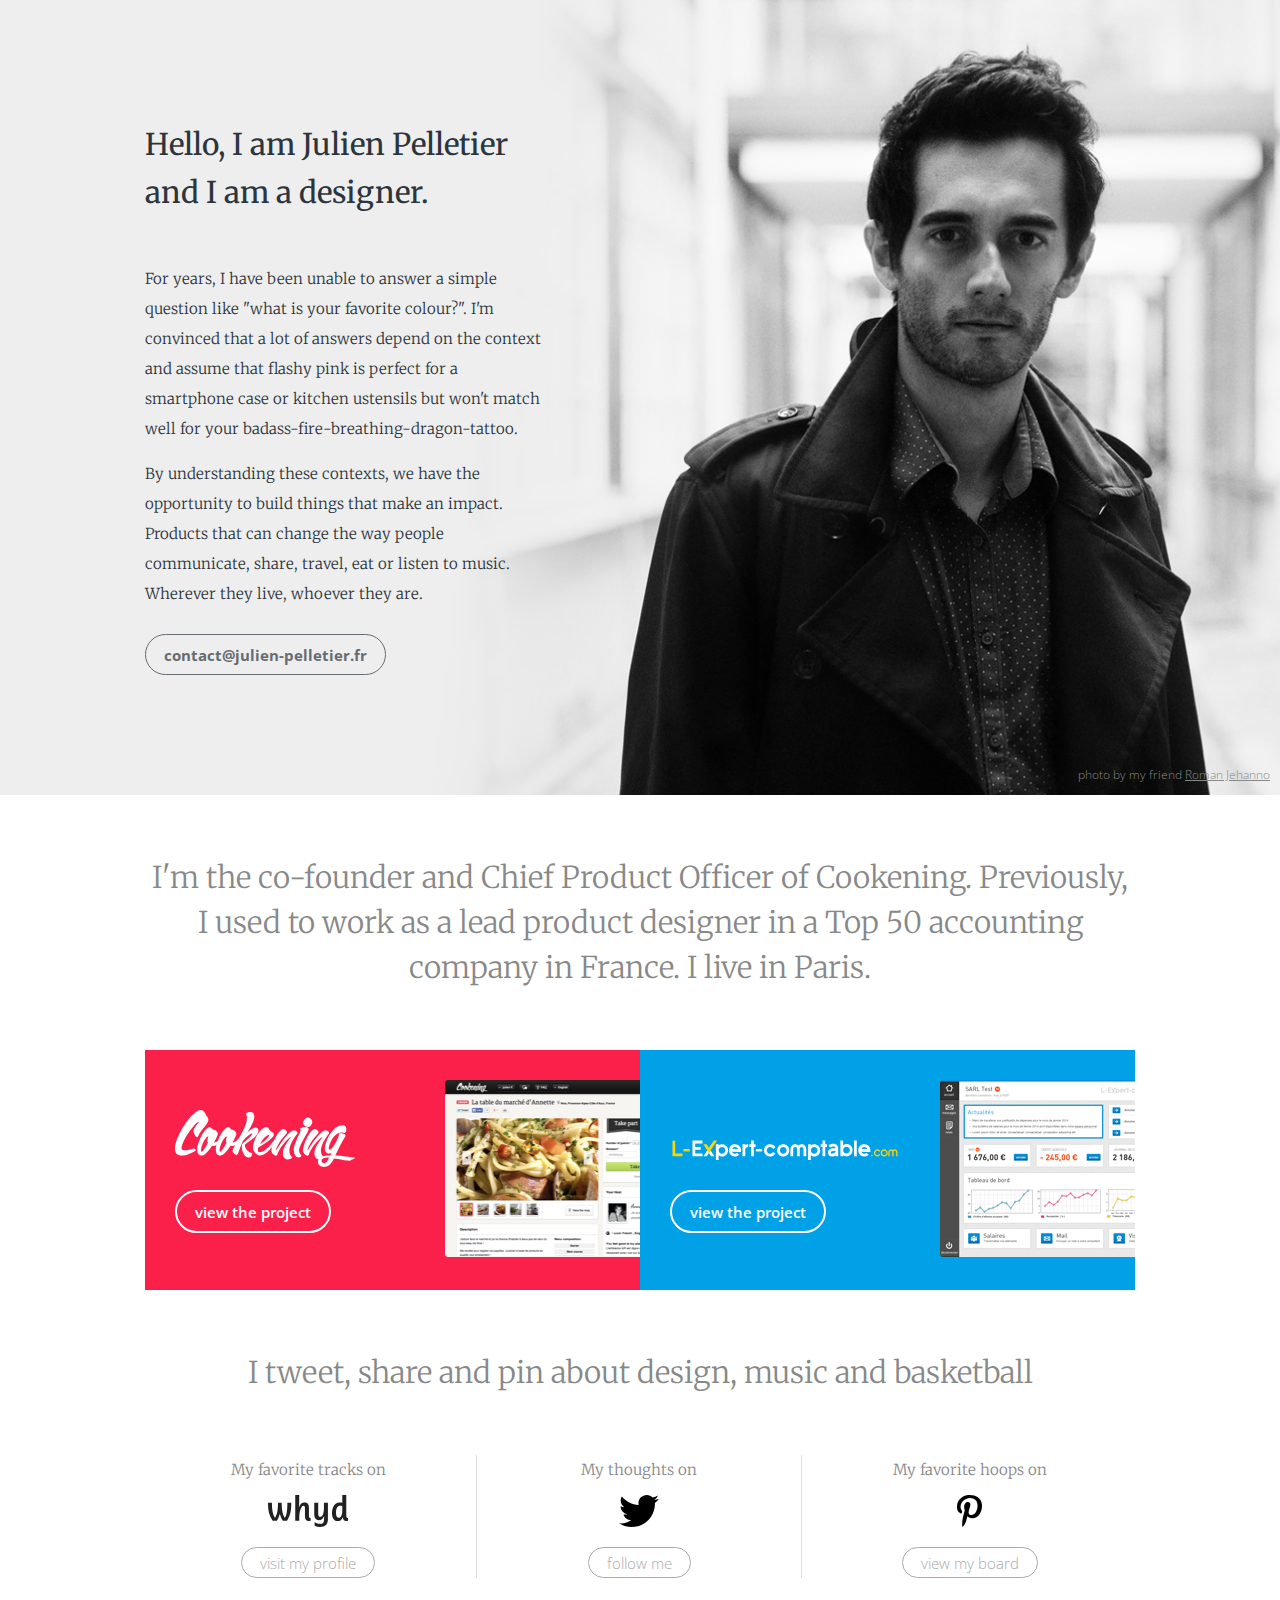
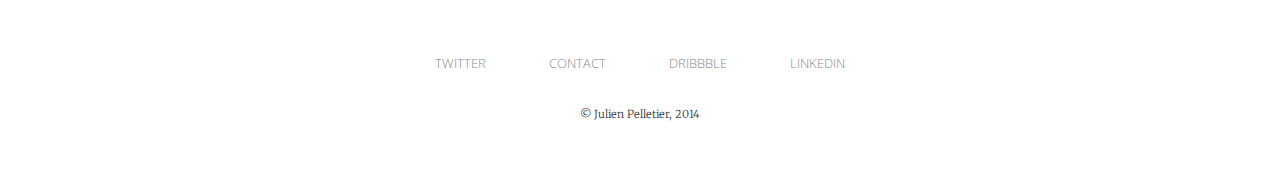
==== commit 114b0d93: "Update" ====
--- a/index.html
+++ b/index.html
@@ -40,7 +40,7 @@
 					<span>view the project</span>
 				</a>
 			</li>
-			<li class="liive">
+			<!--<li class="liive">
 				<a href="liive/">
 					<img src="images/liive-logo.svg" alt="Liive" width="100" />
 					<span>view the project</span>
@@ -51,7 +51,7 @@
 					<img src="images/tmc-logo.svg" alt="Trouver-mon-comptable.com" width="200" />
 					<span>view the project</span>
 				</a>
-			</li>
+			</li>-->
 		</ul>
 		<section class="inner">
 			<h1 class="heading">I tweet, share and pin about design, music and basketball</h1>
--- a/css/style.css
+++ b/css/style.css
@@ -1,3 +1,9 @@
+.animation {
+  -webkit-transition: all 0.15s ease-in-out;
+  -moz-transition: all 0.15s ease-in-out;
+  -o-transition: all 0.15s ease-in-out;
+  transition: all 0.15s ease-in-out;
+}
 * {
   margin: 0;
   padding: 0;
@@ -107,7 +113,7 @@
   top: 0;
   left: 0;
   box-shadow: 0 1px 3px rgba(0, 0, 0, 0.15);
-  z-index: 20;
+  z-index: 50;
 }
 header .inner {
   text-align: center!important;
@@ -228,10 +234,10 @@
   color: #2C353C;
   border-color: #2C353C;
   font-weight: bold;
-  border-width: 2px;
+  border-width: 1px;
   opacity: 0.7;
 }
-#bio a:after {
+#bio a.custom-link:after {
   background: url(../images/arrow-right-black.svg) no-repeat;
 }
 /* Work list
@@ -244,14 +250,10 @@
   display: block;
   float: left;
   list-style: none;
-  width: 470px;
+  width: 495px;
   height: 240px;
   color: white;
   position: relative;
-  margin-bottom: 50px;
-}
-#work-list li:nth-child(2n) {
-  margin-left: 50px;
 }
 #work-list a {
   color: white;
@@ -313,32 +315,60 @@
   transition: all 0.15s ease-in-out;
 }
 #work-list .cookening a {
-  background: url(../images/work-list-cookening.jpg) 50% 50% no-repeat;
-  background-size: 100%;
+  background: url(../images/work-list-cookening.png) 300px 30px no-repeat #fa204a;
   -webkit-transition: all 0.15s ease-in-out;
   -moz-transition: all 0.15s ease-in-out;
   -o-transition: all 0.15s ease-in-out;
   transition: all 0.15s ease-in-out;
 }
 #work-list .cookening a:hover {
-  background: url(../images/work-list-cookening.jpg) 50% 50% no-repeat;
-  background-size: 108%;
+  background-position-x: 280px;
+  background-color: #EB0E39;
   -webkit-transition: all 0.15s ease-in-out;
   -moz-transition: all 0.15s ease-in-out;
   -o-transition: all 0.15s ease-in-out;
   transition: all 0.15s ease-in-out;
 }
 #work-list .lec a {
-  background: url(../images/work-list-lec.jpg) 50% 50% no-repeat;
-  background-size: 100%;
+  background: url(../images/work-list-lec.png) 300px 30px no-repeat #00a1e6;
   -webkit-transition: all 0.15s ease-in-out;
   -moz-transition: all 0.15s ease-in-out;
   -o-transition: all 0.15s ease-in-out;
   transition: all 0.15s ease-in-out;
 }
 #work-list .lec a:hover {
-  background: url(../images/work-list-lec.jpg) 50% 50% no-repeat;
-  background-size: 108%;
+  background-position-x: 280px;
+  background-color: #0092D1;
+  -webkit-transition: all 0.15s ease-in-out;
+  -moz-transition: all 0.15s ease-in-out;
+  -o-transition: all 0.15s ease-in-out;
+  transition: all 0.15s ease-in-out;
+}
+#work-list .liive a {
+  background: url(../images/work-list-liive.png) 280px 40px no-repeat #03c78b;
+  -webkit-transition: all 0.15s ease-in-out;
+  -moz-transition: all 0.15s ease-in-out;
+  -o-transition: all 0.15s ease-in-out;
+  transition: all 0.15s ease-in-out;
+}
+#work-list .liive a:hover {
+  background-position-y: 20px;
+  background-color: #00B880;
+  -webkit-transition: all 0.15s ease-in-out;
+  -moz-transition: all 0.15s ease-in-out;
+  -o-transition: all 0.15s ease-in-out;
+  transition: all 0.15s ease-in-out;
+}
+#work-list .tmc a {
+  background: url(../images/work-list-tmc.png) 280px 40px no-repeat #ffbb33;
+  -webkit-transition: all 0.15s ease-in-out;
+  -moz-transition: all 0.15s ease-in-out;
+  -o-transition: all 0.15s ease-in-out;
+  transition: all 0.15s ease-in-out;
+}
+#work-list .tmc a:hover {
+  background-position-y: 20px;
+  background-color: #F9AB0E;
   -webkit-transition: all 0.15s ease-in-out;
   -moz-transition: all 0.15s ease-in-out;
   -o-transition: all 0.15s ease-in-out;
@@ -346,36 +376,28 @@
 }
 #work-list .lec img {
   top: 90px;
-}
-#work-list a:hover:after {
-  content: '';
-  display: block;
-  position: absolute;
-  top: 0;
-  left: 0;
-  width: 100%;
-  height: 100%;
-  background: rgba(50, 50, 50, 0.3);
-  z-index: 10;
-  -webkit-transition: all 0.15s ease-in-out;
-  -moz-transition: all 0.15s ease-in-out;
-  -o-transition: all 0.15s ease-in-out;
-  transition: all 0.15s ease-in-out;
-}
-#work-list .liive {
-  background: #00BFFF;
-}
-#work-list .tmc {
-  background: #FF925F;
 }
 /* Cookening
 **************************************************/
 #cookening-banner {
-  margin-top: 80px;
-  height: 400px;
-  background: url(../images/fullpage-banner-cookening.jpg) 50% 50% no-repeat;
+  height: 480px;
+  background-repeat: no-repeat;
+  background-attachment: fixed;
   background-size: cover;
   margin-bottom: 40px;
+  overflow: hidden;
+  position: relative;
+}
+#cookening-banner video {
+  position: absolute;
+  left: 0;
+  width: 100%;
+  z-index: 20;
+}
+#cookening-banner img {
+  margin-top: 180px;
+  position: relative;
+  z-index: 30;
 }
 #cookening p {
   margin-bottom: 2em;
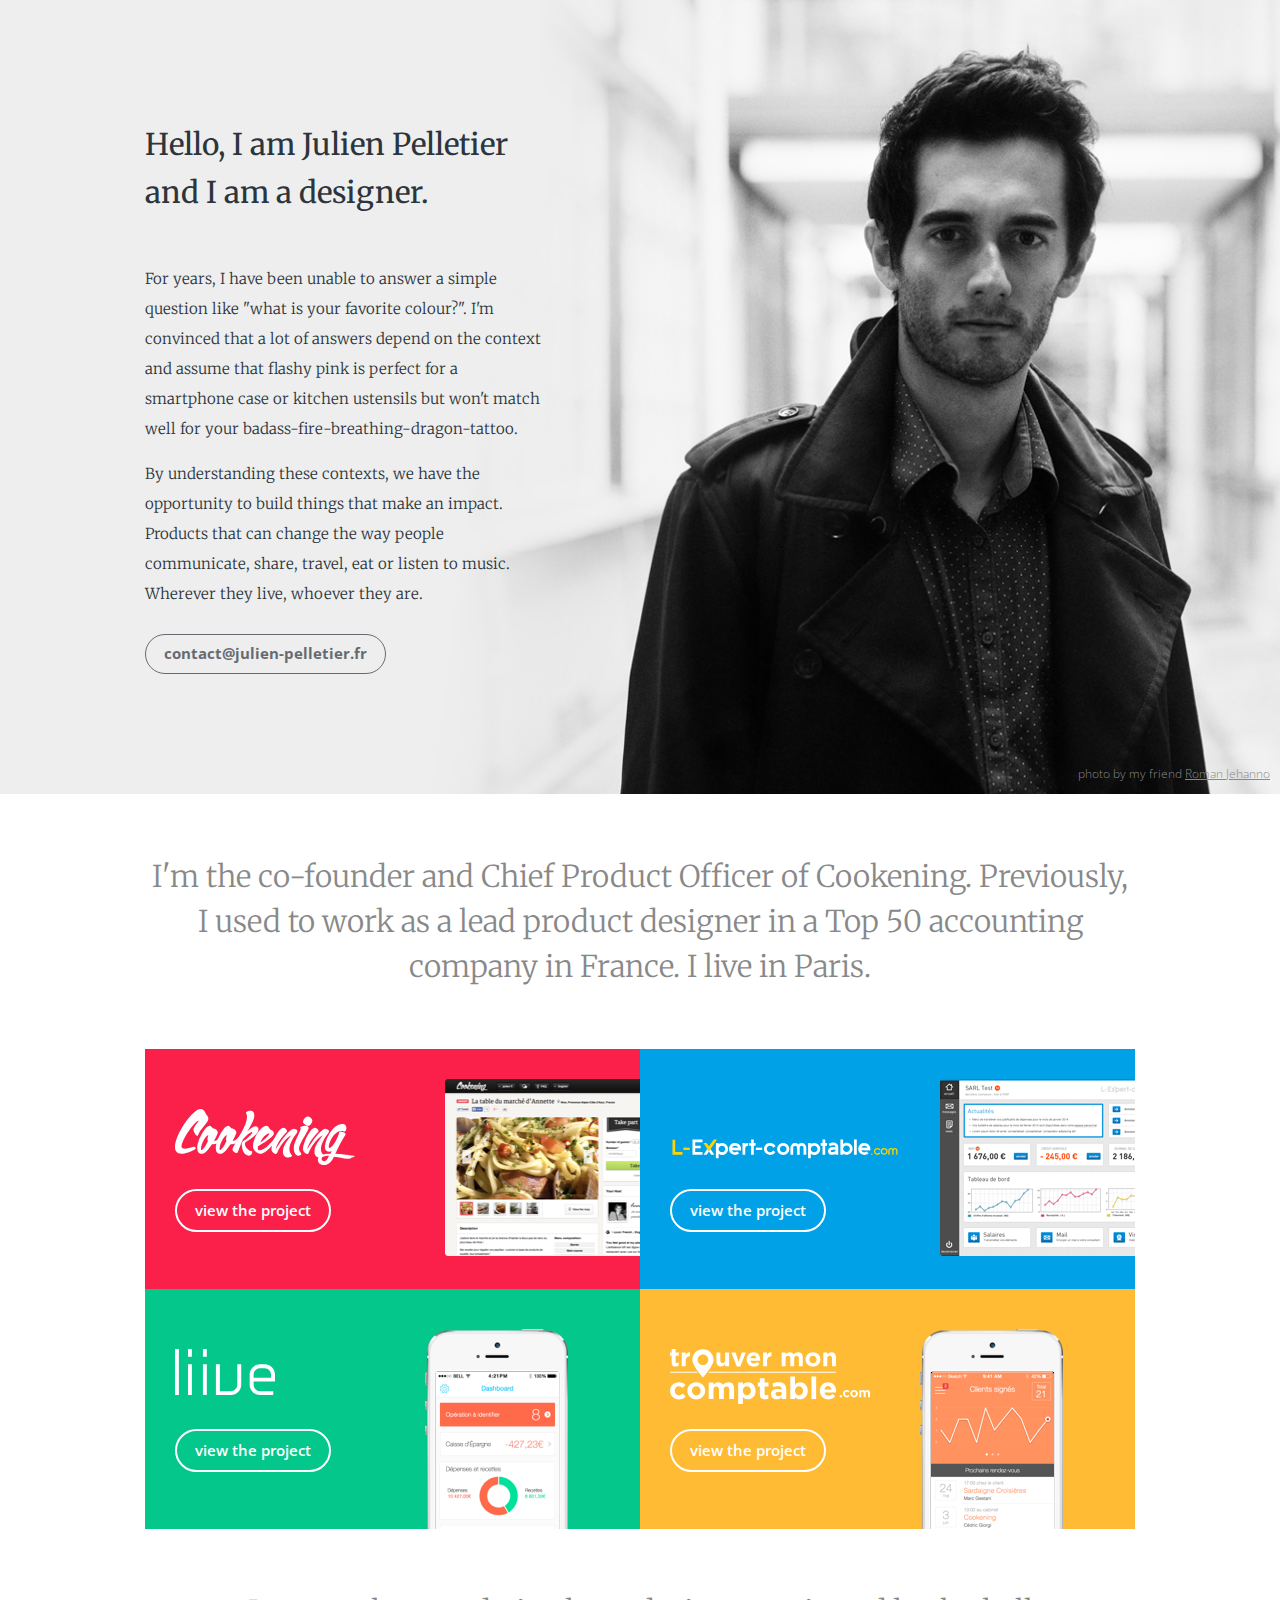
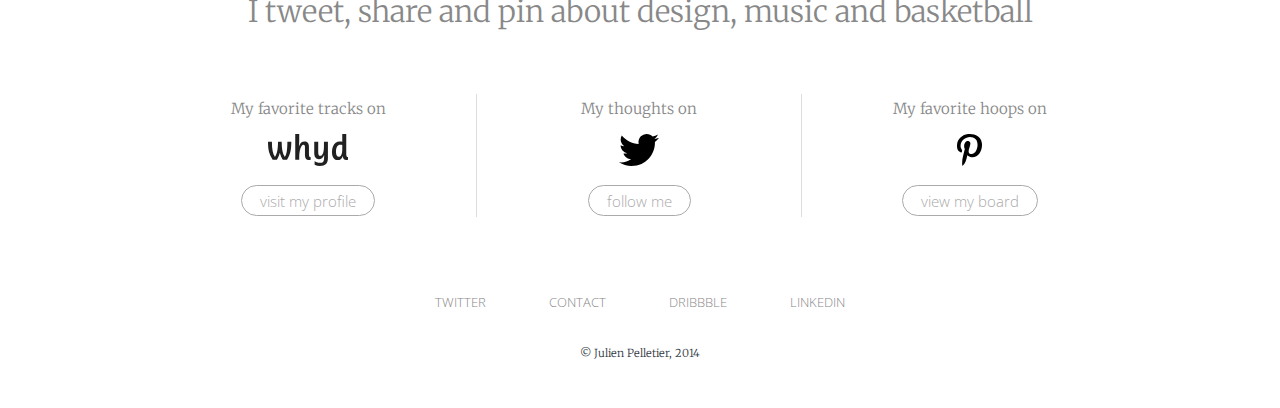
==== commit 78c289b9: "TMC project page" ====
--- a/index.html
+++ b/index.html
@@ -7,6 +7,10 @@
 		<link href="css/style.css" rel="stylesheet" type="text/css">
 		<link href='http://fonts.googleapis.com/css?family=Merriweather:400,300' rel='stylesheet' type='text/css'>
 		<link href='http://fonts.googleapis.com/css?family=Open+Sans:400,300,600' rel='stylesheet' type='text/css'>
+
+		<meta name="viewport" content="width=1100">
+
+
 	</head>
 
 	<body>
@@ -40,7 +44,7 @@
 					<span>view the project</span>
 				</a>
 			</li>
-			<!--<li class="liive">
+			<li class="liive">
 				<a href="liive/">
 					<img src="images/liive-logo.svg" alt="Liive" width="100" />
 					<span>view the project</span>
@@ -51,7 +55,7 @@
 					<img src="images/tmc-logo.svg" alt="Trouver-mon-comptable.com" width="200" />
 					<span>view the project</span>
 				</a>
-			</li>-->
+			</li>
 		</ul>
 		<section class="inner">
 			<h1 class="heading">I tweet, share and pin about design, music and basketball</h1>
--- a/css/style.css
+++ b/css/style.css
@@ -63,7 +63,7 @@
   text-decoration: none;
   border: 1px solid #aaa;
   border-radius: 40px;
-  padding: .3em 1.2em;
+  padding: .2em 1.2em .3em 1.2em;
   font-weight: 300;
   position: relative;
   -webkit-transition: all 0.15s ease-in-out;
@@ -72,7 +72,7 @@
   transition: all 0.15s ease-in-out;
 }
 a.custom-link:hover {
-  padding: .3em 3em .3em 1.2em;
+  padding: .2em 3em .3em 1.2em;
   -webkit-transition: all 0.15s ease-in-out;
   -moz-transition: all 0.15s ease-in-out;
   -o-transition: all 0.15s ease-in-out;
@@ -113,7 +113,7 @@
   top: 0;
   left: 0;
   box-shadow: 0 1px 3px rgba(0, 0, 0, 0.15);
-  z-index: 50;
+  z-index: 1000;
 }
 header .inner {
   text-align: center!important;
@@ -486,6 +486,109 @@
   margin-bottom: 40px;
   z-index: 10;
 }
+/* TMC
+*************************************************/
+#tmc #tmc-marketplace {
+  padding-top: 60px;
+  background: #f5f5f5;
+  margin-top: 40px;
+  padding-bottom: 100px;
+}
+#tmc #tmc-marketplace h2 {
+  margin-bottom: 40px;
+}
+#tmc #tmc-marketplace p {
+  width: 500px;
+  margin: 0 auto 2em;
+}
+#tmc #tmc-marketplace #tmc-marketplace-details {
+  overflow: auto;
+}
+#tmc #tmc-marketplace #tmc-marketplace-details li {
+  display: block;
+  float: left;
+  margin-bottom: 20px;
+}
+#tmc #tmc-marketplace #tmc-marketplace-details li:nth-child(2n) {
+  margin-left: 30px;
+}
+#tmc #tmc-mobile-hero {
+  color: white;
+  text-align: left;
+  background: #FF7D40;
+  padding: 40px 0;
+  z-index: 500;
+  position: relative;
+  min-height: 250px;
+}
+#tmc #tmc-mobile-hero .inner {
+  position: relative;
+}
+#tmc #tmc-mobile-hero h2 {
+  color: white;
+  text-align: left;
+}
+#tmc #tmc-mobile-hero p {
+  width: 510px;
+}
+#tmc #tmc-mobile-hero img {
+  position: absolute;
+  top: -90px;
+  right: 0;
+}
+#tmc #tmc-mobile-prototype {
+  color: white;
+  text-align: left;
+  background: url('../tmc/images/tmc-prototype-background.png');
+  padding: 95px 0;
+  color: #48636E;
+  position: relative;
+  overflow: hidden;
+  z-index: 300;
+}
+#tmc #tmc-mobile-prototype h2 {
+  margin-bottom: 30px;
+  text-align: left;
+  color: #48636E;
+}
+#tmc #tmc-mobile-prototype p {
+  width: 480px;
+}
+#tmc #tmc-mobile-prototype a {
+  background: rgba(255, 255, 255, 0.5);
+}
+#tmc #tmc-mobile-prototype img {
+  position: absolute;
+  top: 40px;
+  right: -40px;
+  box-shadow: 0 1px 3px rgba(0, 0, 0, 0.25);
+}
+#tmc #tmc-mobile-details {
+  background: #333;
+}
+#tmc #tmc-mobile-details .inner {
+  position: relative;
+  height: 385px;
+}
+#tmc #tmc-mobile-details img {
+  display: block;
+}
+#tmc #tmc-mobile-details #tmc-mobile-details-1 {
+  position: absolute;
+  bottom: 0;
+  left: 40px;
+}
+#tmc #tmc-mobile-details #tmc-mobile-details-2 {
+  position: absolute;
+  bottom: 0;
+  left: 50%;
+  margin-left: -110px;
+}
+#tmc #tmc-mobile-details #tmc-mobile-details-3 {
+  position: absolute;
+  bottom: 0;
+  right: 40px;
+}
 /* Role
 *************************************************/
 #role .inner {
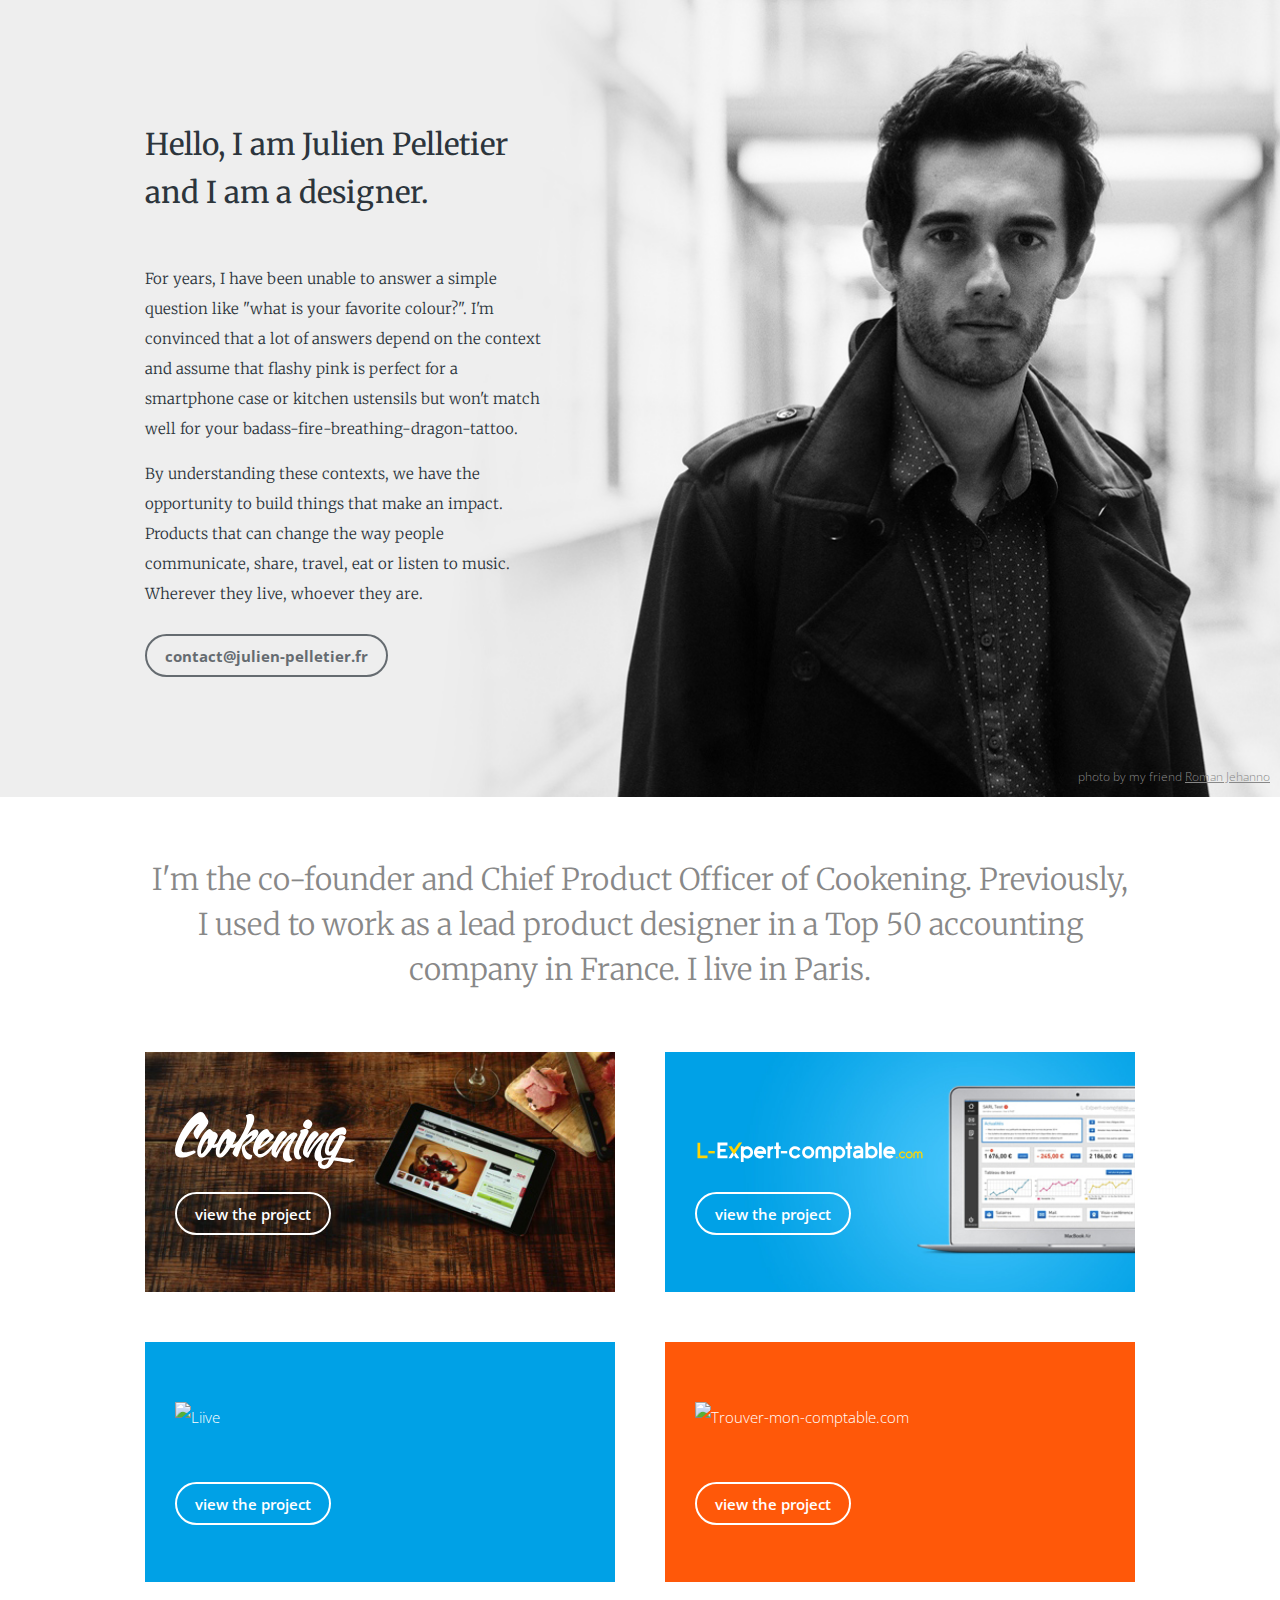
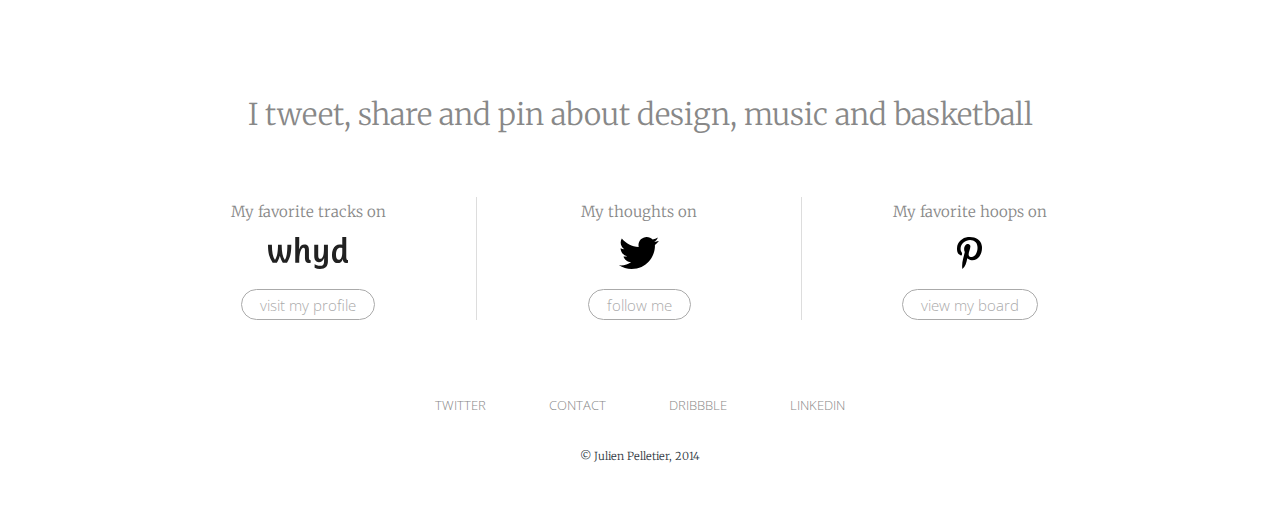
==== commit 728d377c: "Revert "Merge branch 'master' into gh-pages"" ====
--- a/index.html
+++ b/index.html
@@ -7,10 +7,6 @@
 		<link href="css/style.css" rel="stylesheet" type="text/css">
 		<link href='http://fonts.googleapis.com/css?family=Merriweather:400,300' rel='stylesheet' type='text/css'>
 		<link href='http://fonts.googleapis.com/css?family=Open+Sans:400,300,600' rel='stylesheet' type='text/css'>
-
-		<meta name="viewport" content="width=1100">
-
-
 	</head>
 
 	<body>
@@ -46,13 +42,13 @@
 			</li>
 			<li class="liive">
 				<a href="liive/">
-					<img src="images/liive-logo.svg" alt="Liive" width="100" />
+					<img src="images/liive-logo.svg" alt="Liive" width="230" />
 					<span>view the project</span>
 				</a>
 			</li>
 			<li class="tmc">
 				<a href="tmc/">
-					<img src="images/tmc-logo.svg" alt="Trouver-mon-comptable.com" width="200" />
+					<img src="images/tmc-logo.svg" alt="Trouver-mon-comptable.com" width="230" />
 					<span>view the project</span>
 				</a>
 			</li>
--- a/css/style.css
+++ b/css/style.css
@@ -1,748 +1,719 @@
-.animation {
-  -webkit-transition: all 0.15s ease-in-out;
-  -moz-transition: all 0.15s ease-in-out;
-  -o-transition: all 0.15s ease-in-out;
-  transition: all 0.15s ease-in-out;
-}
-* {
-  margin: 0;
-  padding: 0;
-}
+*{
+	margin: 0;
+	padding: 0;
+}
+
 /* COMMON
 **************************************************/
-body {
-  font-family: 'Merriweather', serif;
-  font-size: 15px;
-  line-height: 2em;
-  font-weight: 300;
-  color: #2C353C;
-  text-align: center;
-}
-h1 {
-  font-weight: 400;
-  margin-bottom: 1.6em;
-}
-p {
-  margin-bottom: 1em;
-}
-li {
-  list-style: none;
-  display: block;
-}
-.inner {
-  width: 990px;
-  text-align: left;
-  margin: 0 auto;
-}
-.inner-small {
-  width: 500px;
-  text-align: left;
-  margin: 0 auto;
-}
-section h2 {
-  text-align: center;
-  font-size: 30px;
-  font-weight: 300;
-  margin-bottom: 20px;
-  color: #888;
-}
-h1.heading {
-  padding: 2em 0;
-  width: 990px;
-  text-align: center;
-  margin: 0 auto;
-  color: #888;
-  font-size: 30px;
-  line-height: 1.5em;
-  font-weight: 300;
-}
-a.custom-link {
-  display: inline-block;
-  font-family: 'Open Sans', sans-serif;
-  color: #aaa;
-  text-decoration: none;
-  border: 1px solid #aaa;
-  border-radius: 40px;
-  padding: .2em 1.2em .3em 1.2em;
-  font-weight: 300;
-  position: relative;
-  -webkit-transition: all 0.15s ease-in-out;
-  -moz-transition: all 0.15s ease-in-out;
-  -o-transition: all 0.15s ease-in-out;
-  transition: all 0.15s ease-in-out;
-}
-a.custom-link:hover {
-  padding: .2em 3em .3em 1.2em;
-  -webkit-transition: all 0.15s ease-in-out;
-  -moz-transition: all 0.15s ease-in-out;
-  -o-transition: all 0.15s ease-in-out;
-  transition: all 0.15s ease-in-out;
-}
-a.custom-link:after {
-  content: '';
-  display: block;
-  width: 8px;
-  height: 12px;
-  background: url(../images/arrow-right-gray.svg) no-repeat;
-  position: absolute;
-  right: 0;
-  top: 50%;
-  margin-top: -6px;
-  margin-left: -4px;
-  opacity: 0;
-  -webkit-transition: all 0.15s ease-in-out;
-  -moz-transition: all 0.15s ease-in-out;
-  -o-transition: all 0.15s ease-in-out;
-  transition: all 0.15s ease-in-out;
-}
-a.custom-link:hover:after {
-  right: 1.2em;
-  opacity: 1;
-  -webkit-transition: all 0.15s ease-in-out;
-  -moz-transition: all 0.15s ease-in-out;
-  -o-transition: all 0.15s ease-in-out;
-  transition: all 0.15s ease-in-out;
-}
+body{
+	font-family: 'Merriweather', serif;
+	font-size: 15px;
+	line-height: 2em;
+	font-weight: 300;
+	color: #2C353C;
+	text-align: center;
+}
+
+h1{
+	font-weight: 400;
+	margin-bottom: 1.6em;
+}
+
+p{
+	margin-bottom: 1em;
+}
+
+li{
+	list-style: none;
+	display: block;
+}
+
+.inner{
+	width: 990px;
+	text-align: left;
+	margin: 0 auto;
+}
+
+.inner-small{
+	width: 500px;
+	text-align: left;
+	margin: 0 auto;
+}
+
+section h2{
+	text-align: center;
+	font-size: 30px;
+	font-weight: 300;
+	margin-bottom: 20px;
+	color: #888;
+}
+
+
+h1.heading{
+	padding: 2em 0;
+	width: 990px;
+	text-align: center;
+	margin: 0 auto;
+	color: #888;
+	font-size: 30px;
+	line-height: 1.5em;
+	font-weight: 300;
+}
+
+a.custom-link{
+	display: inline-block;
+	font-family: 'Open Sans', sans-serif;
+	color: #aaa;
+	text-decoration: none;
+	border: 1px solid #aaa;
+	border-radius: 40px;
+	padding: .3em 1.2em;
+	font-weight: 300;
+	position: relative;
+	-webkit-transition: all 0.15s ease-in-out;
+	-moz-transition: all 0.15s ease-in-out;
+	-o-transition: all 0.15s ease-in-out;
+	transition: all 0.15s ease-in-out;
+}
+
+a.custom-link:hover{
+	padding: .3em 3em .3em 1.2em;
+	-webkit-transition: all 0.15s ease-in-out;
+	-moz-transition: all 0.15s ease-in-out;
+	-o-transition: all 0.15s ease-in-out;
+	transition: all 0.15s ease-in-out;
+}
+
+a.custom-link:after{
+	content:'';
+	display: block;
+	width: 8px;
+	height: 12px;
+	background: url(../images/arrow-right-gray.svg) no-repeat;
+	position: absolute;
+	right: 0;
+	top: 50%;
+	margin-top: -6px;
+	margin-left: -4px;
+	opacity: 0;
+	-webkit-transition: all 0.15s ease-in-out;
+	-moz-transition: all 0.15s ease-in-out;
+	-o-transition: all 0.15s ease-in-out;
+	transition: all 0.15s ease-in-out;
+}
+
+a.custom-link:hover:after{
+	right: 1.2em;
+	opacity: 1;
+	-webkit-transition: all 0.15s ease-in-out;
+	-moz-transition: all 0.15s ease-in-out;
+	-o-transition: all 0.15s ease-in-out;
+	transition: all 0.15s ease-in-out;
+}
+
 /* Header
 **************************************************/
-header {
-  background: rgba(255, 255, 255, 0.9);
-  padding: 19px 0;
-  position: fixed;
-  width: 100%;
-  top: 0;
-  left: 0;
-  box-shadow: 0 1px 3px rgba(0, 0, 0, 0.15);
-  z-index: 1000;
-}
-header .inner {
-  text-align: center!important;
-}
-header #back-home {
-  text-decoration: none;
-  color: #2C353C;
-  display: inline-block;
-  line-height: 1em;
-}
-header #back-home:hover h1,
-header #back-home:hover h2 {
-  -webkit-transition: all 0.15s ease-in-out;
-  -moz-transition: all 0.15s ease-in-out;
-  -o-transition: all 0.15s ease-in-out;
-  transition: all 0.15s ease-in-out;
-  opacity: 0;
-}
-header #back-home:after {
-  content: '';
-  display: inline-block;
-  width: 60px;
-  height: 60px;
-  position: absolute;
-  width: 50px;
-  height: 50px;
-  top: 15px;
-  left: 50%;
-  margin-left: -25px;
-  background: url('../images/home.svg') 50% 50% no-repeat;
-  border: 1px solid #ddd;
-  border-radius: 50px;
-  background-size: 16px 16px;
-  opacity: 0;
-  -webkit-transition: all 0.15s ease-in-out;
-  -moz-transition: all 0.15s ease-in-out;
-  -o-transition: all 0.15s ease-in-out;
-  transition: all 0.15s ease-in-out;
-}
-header #back-home:hover:after {
-  opacity: 1;
-  background-size: 24px 24px;
-  -webkit-transition: all 0.15s ease-in-out;
-  -moz-transition: all 0.15s ease-in-out;
-  -o-transition: all 0.15s ease-in-out;
-  transition: all 0.15s ease-in-out;
-}
-header h1 {
-  font: 400 15px/1em 'Open Sans', sans-serif;
-  text-transform: uppercase;
-  margin: 0 0 5px;
-  opacity: 1;
-  display: inline-block;
-  -webkit-transition: all 0.15s ease-in-out;
-  -moz-transition: all 0.15s ease-in-out;
-  -o-transition: all 0.15s ease-in-out;
-  transition: all 0.15s ease-in-out;
-}
-header h2 {
-  color: #888;
-  font: 300 12px/1em 'Open Sans', sans-serif;
-  margin: 0;
-  opacity: 1;
-  display: inline-block;
-  -webkit-transition: all 0.15s ease-in-out;
-  -moz-transition: all 0.15s ease-in-out;
-  -o-transition: all 0.15s ease-in-out;
-  transition: all 0.15s ease-in-out;
-}
-header .contact {
-  position: absolute;
-  top: 20px;
-  right: 20px;
-  color: #888;
-  text-transform: uppercase;
-  text-decoration: none;
-  font-size: 13px;
-  font-family: 'Open Sans', sans-serif;
-}
-header .contact:hover {
-  color: #333;
-}
+header{
+	background: rgba(255,255,255,.9);
+	padding: 19px 0;
+	position: fixed;
+	width: 100%;
+	top: 0;
+	left: 0;
+	box-shadow: 0 1px 3px rgba(0,0,0,.15);
+	z-index: 20;
+}
+
+header .inner{
+	text-align: center!important;
+}
+
+header #back-home{
+	text-decoration: none;
+	color: #2C353C;
+	display: inline-block;
+	line-height: 1em;
+}
+
+header #back-home:hover h1, header #back-home:hover h2{
+	-webkit-transition: all 0.15s ease-in-out;
+	-moz-transition: all 0.15s ease-in-out;
+	-o-transition: all 0.15s ease-in-out;
+	transition: all 0.15s ease-in-out;
+	opacity: 0;
+}
+
+header #back-home:after{
+	content:'';
+	display: inline-block;
+	width: 60px;
+	height: 60px;
+	position: absolute;
+	width: 50px;
+	height: 50px;
+	top: 15px;
+	left: 50%;
+	margin-left: -25px;
+	background: url('../images/home.svg') 50% 50% no-repeat;
+	border: 1px solid #ddd;
+	border-radius: 50px;
+	background-size: 16px 16px;
+	opacity: 0;
+	-webkit-transition: all 0.15s ease-in-out;
+	-moz-transition: all 0.15s ease-in-out;
+	-o-transition: all 0.15s ease-in-out;
+	transition: all 0.15s ease-in-out;
+}
+
+header #back-home:hover:after{
+	opacity: 1;	
+	background-size: 24px 24px;
+	-webkit-transition: all 0.15s ease-in-out;
+	-moz-transition: all 0.15s ease-in-out;
+	-o-transition: all 0.15s ease-in-out;
+	transition: all 0.15s ease-in-out;
+} 
+
+header h1{
+	font: 400 15px/1em 'Open Sans', sans-serif;
+	text-transform: uppercase;
+	margin: 0 0 5px;
+	opacity: 1;
+	display: inline-block;
+	-webkit-transition: all 0.15s ease-in-out;
+	-moz-transition: all 0.15s ease-in-out;
+	-o-transition: all 0.15s ease-in-out;
+	transition: all 0.15s ease-in-out;
+}
+
+header h2{
+	color: #888;
+	font: 300 12px/1em 'Open Sans', sans-serif;
+	margin: 0;
+	opacity: 1;
+	display: inline-block;
+	-webkit-transition: all 0.15s ease-in-out;
+	-moz-transition: all 0.15s ease-in-out;
+	-o-transition: all 0.15s ease-in-out;
+	transition: all 0.15s ease-in-out;
+}
+
+header .contact{
+	position: absolute;
+	top: 20px;
+	right: 20px;
+	color: #888;
+	text-transform: uppercase;
+	text-decoration: none;
+	font-size: 13px;
+	font-family: 'Open Sans', sans-serif;
+}
+
+header .contact:hover{
+	color: #333;
+}
+
+
 /* Bio
 **************************************************/
-#bio {
-  padding: 120px 0;
-  background: url(../images/jupelletier.jpg) no-repeat 100% 50% #eeeeee;
-  position: relative;
-  -webkit-background-size: cover;
-  /* pour Chrome et Safari */
-  -moz-background-size: cover;
-  /* pour Firefox */
-  -o-background-size: cover;
-  /* pour Opera */
-  background-size: cover;
-  /* version standardisée */
-}
-#bio h1 {
-  line-height: 1.6em;
-}
-#bio .content {
-  width: 40%;
-}
-#bio .credit {
-  font-size: 12px;
-  font-family: 'Open Sans', sans-serif;
-  color: #888;
-  position: absolute;
-  bottom: 5px;
-  right: 10px;
-  margin-bottom: 0;
-}
-#bio .credit a {
-  color: #888;
-}
-#bio a.custom-link {
-  margin-top: 10px;
-  color: #2C353C;
-  border-color: #2C353C;
-  font-weight: bold;
-  border-width: 1px;
-  opacity: 0.7;
-}
-#bio a.custom-link:after {
-  background: url(../images/arrow-right-black.svg) no-repeat;
-}
+#bio{
+	padding: 120px 0;
+	background: url(../images/jupelletier.jpg) no-repeat 100% 50% #eeeeee;
+	position: relative;
+	-webkit-background-size: cover; /* pour Chrome et Safari */
+	-moz-background-size: cover; /* pour Firefox */
+	-o-background-size: cover; /* pour Opera */
+	background-size: cover; /* version standardisée */
+}
+
+#bio h1{
+	line-height: 1.6em;
+}
+
+#bio .content{
+	width: 40%;
+}
+
+#bio .credit{
+	font-size: 12px;
+	font-family: 'Open Sans', sans-serif;
+	color: #888;	
+	position: absolute;
+	bottom: 5px;
+	right: 10px;
+	margin-bottom: 0;
+}
+
+#bio .credit a{
+	color: #888;
+}
+
+#bio a.custom-link{
+	margin-top: 10px;
+	color: #2C353C;
+	border-color: #2C353C;
+	font-weight: bold;
+	border-width: 2px;
+	opacity: 0.7;
+}
+
+#bio a:after{
+	background: url(../images/arrow-right-black.svg) no-repeat;
+}
+
 /* Work list
 **************************************************/
-#work-list {
-  overflow: auto;
-}
-#work-list li {
-  font-family: 'Open Sans', sans-serif;
-  display: block;
-  float: left;
-  list-style: none;
-  width: 495px;
-  height: 240px;
-  color: white;
-  position: relative;
-}
-#work-list a {
-  color: white;
-  text-decoration: none;
-  display: block;
-  width: 100%;
-  height: 100%;
-}
-#work-list img {
-  position: absolute;
-  top: 60px;
-  left: 30px;
-  z-index: 30;
-}
-#work-list span {
-  border: 2px solid white;
-  border-radius: 40px;
-  padding: .3em 1.2em;
-  font-weight: 600;
-  position: absolute;
-  top: 140px;
-  left: 30px;
-  z-index: 30;
-  -webkit-transition: all 0.15s ease-in-out;
-  -moz-transition: all 0.15s ease-in-out;
-  -o-transition: all 0.15s ease-in-out;
-  transition: all 0.15s ease-in-out;
-}
-#work-list a:hover span {
-  padding: .3em 3em .3em 1.2em;
-  -webkit-transition: all 0.15s ease-in-out;
-  -moz-transition: all 0.15s ease-in-out;
-  -o-transition: all 0.15s ease-in-out;
-  transition: all 0.15s ease-in-out;
-}
-#work-list a span:after {
-  content: '';
-  display: block;
-  width: 8px;
-  height: 12px;
-  background: url(../images/arrow-right.svg) no-repeat;
-  position: absolute;
-  right: 0;
-  top: 50%;
-  margin-top: -5px;
-  margin-left: -4px;
-  opacity: 0;
-  -webkit-transition: all 0.15s ease-in-out;
-  -moz-transition: all 0.15s ease-in-out;
-  -o-transition: all 0.15s ease-in-out;
-  transition: all 0.15s ease-in-out;
-}
-#work-list a:hover span:after {
-  right: 1.2em;
-  opacity: 1;
-  -webkit-transition: all 0.15s ease-in-out;
-  -moz-transition: all 0.15s ease-in-out;
-  -o-transition: all 0.15s ease-in-out;
-  transition: all 0.15s ease-in-out;
-}
-#work-list .cookening a {
-  background: url(../images/work-list-cookening.png) 300px 30px no-repeat #fa204a;
-  -webkit-transition: all 0.15s ease-in-out;
-  -moz-transition: all 0.15s ease-in-out;
-  -o-transition: all 0.15s ease-in-out;
-  transition: all 0.15s ease-in-out;
-}
-#work-list .cookening a:hover {
-  background-position-x: 280px;
-  background-color: #EB0E39;
-  -webkit-transition: all 0.15s ease-in-out;
-  -moz-transition: all 0.15s ease-in-out;
-  -o-transition: all 0.15s ease-in-out;
-  transition: all 0.15s ease-in-out;
-}
-#work-list .lec a {
-  background: url(../images/work-list-lec.png) 300px 30px no-repeat #00a1e6;
-  -webkit-transition: all 0.15s ease-in-out;
-  -moz-transition: all 0.15s ease-in-out;
-  -o-transition: all 0.15s ease-in-out;
-  transition: all 0.15s ease-in-out;
-}
-#work-list .lec a:hover {
-  background-position-x: 280px;
-  background-color: #0092D1;
-  -webkit-transition: all 0.15s ease-in-out;
-  -moz-transition: all 0.15s ease-in-out;
-  -o-transition: all 0.15s ease-in-out;
-  transition: all 0.15s ease-in-out;
-}
-#work-list .liive a {
-  background: url(../images/work-list-liive.png) 280px 40px no-repeat #03c78b;
-  -webkit-transition: all 0.15s ease-in-out;
-  -moz-transition: all 0.15s ease-in-out;
-  -o-transition: all 0.15s ease-in-out;
-  transition: all 0.15s ease-in-out;
-}
-#work-list .liive a:hover {
-  background-position-y: 20px;
-  background-color: #00B880;
-  -webkit-transition: all 0.15s ease-in-out;
-  -moz-transition: all 0.15s ease-in-out;
-  -o-transition: all 0.15s ease-in-out;
-  transition: all 0.15s ease-in-out;
-}
-#work-list .tmc a {
-  background: url(../images/work-list-tmc.png) 280px 40px no-repeat #ffbb33;
-  -webkit-transition: all 0.15s ease-in-out;
-  -moz-transition: all 0.15s ease-in-out;
-  -o-transition: all 0.15s ease-in-out;
-  transition: all 0.15s ease-in-out;
-}
-#work-list .tmc a:hover {
-  background-position-y: 20px;
-  background-color: #F9AB0E;
-  -webkit-transition: all 0.15s ease-in-out;
-  -moz-transition: all 0.15s ease-in-out;
-  -o-transition: all 0.15s ease-in-out;
-  transition: all 0.15s ease-in-out;
-}
-#work-list .lec img {
-  top: 90px;
-}
+#work-list{
+	overflow: auto;
+}
+
+#work-list li{
+	font-family: 'Open Sans', sans-serif;
+	display: block;
+	float: left;
+	list-style: none;
+	width: 470px;
+	height: 240px;
+	color: white;
+	position: relative;
+	margin-bottom: 50px;
+}
+
+#work-list li:nth-child(2n){
+	margin-left: 50px;
+}
+
+#work-list a{
+	color: white;
+	text-decoration: none;
+	display: block;
+	width: 100%;
+	height: 100%;
+}
+
+#work-list img{
+	position: absolute;
+	top: 60px;
+	left: 30px;
+	z-index: 30;
+}
+
+#work-list span{
+	border: 2px solid white;
+	border-radius: 40px;
+	padding: .3em 1.2em;
+	font-weight: 600;
+	position: absolute;
+	top: 140px;
+	left: 30px;
+	z-index: 30;
+	-webkit-transition: all 0.15s ease-in-out;
+	-moz-transition: all 0.15s ease-in-out;
+	-o-transition: all 0.15s ease-in-out;
+	transition: all 0.15s ease-in-out;
+}
+
+#work-list a:hover span{
+	padding: .3em 3em .3em 1.2em;
+	-webkit-transition: all 0.15s ease-in-out;
+	-moz-transition: all 0.15s ease-in-out;
+	-o-transition: all 0.15s ease-in-out;
+	transition: all 0.15s ease-in-out;
+}
+
+#work-list a span:after{
+	content:'';
+	display: block;
+	width: 8px;
+	height: 12px;
+	background: url(../images/arrow-right.svg) no-repeat;
+	position: absolute;
+	right: 0;
+	top: 50%;
+	margin-top: -5px;
+	margin-left: -4px;
+	opacity: 0;
+	-webkit-transition: all 0.15s ease-in-out;
+	-moz-transition: all 0.15s ease-in-out;
+	-o-transition: all 0.15s ease-in-out;
+	transition: all 0.15s ease-in-out;
+}
+
+#work-list a:hover span:after{
+	right: 1.2em;
+	opacity: 1;
+	-webkit-transition: all 0.15s ease-in-out;
+	-moz-transition: all 0.15s ease-in-out;
+	-o-transition: all 0.15s ease-in-out;
+	transition: all 0.15s ease-in-out;
+}
+
+#work-list .cookening a{
+	background: url(../images/work-list-cookening.jpg) 50% 50% no-repeat;
+	background-size: 100%;
+	-webkit-transition: all 0.15s ease-in-out;
+	-moz-transition: all 0.15s ease-in-out;
+	-o-transition: all 0.15s ease-in-out;
+	transition: all 0.15s ease-in-out;
+}
+
+#work-list .cookening a:hover{
+	background: url(../images/work-list-cookening.jpg) 50% 50% no-repeat;
+	background-size: 108%;
+	-webkit-transition: all 0.15s ease-in-out;
+	-moz-transition: all 0.15s ease-in-out;
+	-o-transition: all 0.15s ease-in-out;
+	transition: all 0.15s ease-in-out;
+}
+
+#work-list .lec a{
+	background: url(../images/work-list-lec.jpg) 50% 50% no-repeat;
+	background-size: 100%;
+	-webkit-transition: all 0.15s ease-in-out;
+	-moz-transition: all 0.15s ease-in-out;
+	-o-transition: all 0.15s ease-in-out;
+	transition: all 0.15s ease-in-out;
+}
+
+#work-list .lec a:hover{
+	background: url(../images/work-list-lec.jpg) 50% 50% no-repeat;
+	background-size: 108%;
+	-webkit-transition: all 0.15s ease-in-out;
+	-moz-transition: all 0.15s ease-in-out;
+	-o-transition: all 0.15s ease-in-out;
+	transition: all 0.15s ease-in-out;
+}
+
+#work-list .lec img{
+	top: 90px;
+}
+
+#work-list a:hover:after{
+	content:'';
+	display: block;
+	position: absolute;
+	top: 0;
+	left: 0;
+	width: 100%;
+	height: 100%;
+	background: rgba(50,50,50,.3);
+	z-index: 10;
+	-webkit-transition: all 0.15s ease-in-out;
+	-moz-transition: all 0.15s ease-in-out;
+	-o-transition: all 0.15s ease-in-out;
+	transition: all 0.15s ease-in-out;
+}
+
+#work-list .liive{
+	background: #00A1E6;
+}
+
+
+#work-list .tmc{
+	background: #FF5809;
+}
+
+
+
 /* Cookening
 **************************************************/
-#cookening-banner {
-  height: 480px;
-  background-repeat: no-repeat;
-  background-attachment: fixed;
-  background-size: cover;
-  margin-bottom: 40px;
-  overflow: hidden;
-  position: relative;
-}
-#cookening-banner video {
-  position: absolute;
-  left: 0;
-  width: 100%;
-  z-index: 20;
-}
-#cookening-banner img {
-  margin-top: 180px;
-  position: relative;
-  z-index: 30;
-}
-#cookening p {
-  margin-bottom: 2em;
-}
-#cookening-table-hero {
-  margin-top: 40px;
-  padding: 50px 0;
-  background: #eee;
-  margin-bottom: 40px;
-}
-#cookening-profile {
-  margin-bottom: 40px;
-}
-#cookening-profile h2 {
-  margin-bottom: 40px;
-}
-#cookening-profile p {
-  width: 500px;
-  margin: 0 auto 2em;
-}
-#cookening-profile-details {
-  overflow: auto;
-}
-#cookening-profile-details li {
-  display: block;
-  float: left;
-}
-#cookening-profile-details li:nth-child(2n) {
-  margin-left: 30px;
-}
-#cookening-misc {
-  background-color: #222;
-  padding: 50px 0 0;
-}
-#cookening-misc-list li {
-  margin-bottom: 40px;
-  z-index: 10;
-}
+
+#cookening-banner{
+	margin-top: 80px;
+	height: 400px;
+	background: url(../images/fullpage-banner-cookening.jpg) 50% 50% no-repeat;
+	background-size: cover;
+	margin-bottom: 40px;
+}
+
+#cookening p{
+	margin-bottom: 2em;
+}
+
+
+#cookening-table-hero{
+	margin-top: 40px;
+	padding: 50px 0;
+	background: #eee;
+	margin-bottom: 40px;
+}
+
+#cookening-profile{
+	margin-bottom: 40px;
+}
+
+#cookening-profile h2{
+	margin-bottom: 40px;
+}
+
+#cookening-profile p{
+	width: 500px;
+	margin: 0 auto 2em;
+	
+}
+
+#cookening-profile-details{
+	overflow: auto;
+}
+
+#cookening-profile-details li{
+	display: block;
+	float: left;
+}
+
+#cookening-profile-details li:nth-child(2n){
+	margin-left: 30px;
+}
+
+#cookening-misc{
+	background-color: #222;
+	padding: 50px 0 0;
+}
+
+#cookening-misc-list li{
+	margin-bottom: 40px;
+	z-index: 10;
+}
+
+
 /* LEC
 *************************************************/
-#lec-banner {
-  margin-top: 80px;
-  padding: 30px 0 20px;
-  background: #00a1e6;
-  background-size: cover;
-  margin-bottom: 40px;
-}
-#lec-comptaneo-hero {
-  margin-top: 40px;
-  padding: 50px 0 25px;
-  background: #27B5F1;
-  margin-bottom: 40px;
-}
-#lec-portail-hero {
-  margin-top: 40px;
-  height: 380px;
-  background: url("../lec/images/lec-portail-hero.jpg") 50% 50% no-repeat;
-  margin-bottom: 40px;
-}
-#lec-tmc {
-  margin-bottom: 40px;
-}
-#lec-tmc h2 {
-  margin-bottom: 40px;
-}
-#lec-tmc p {
-  width: 500px;
-  margin: 0 auto 2em;
-}
-#lec-tmc-details {
-  overflow: auto;
-}
-#lec-tmc-details li {
-  display: block;
-  float: left;
-  margin-bottom: 20px;
-}
-#lec-tmc-details li:nth-child(2n) {
-  margin-left: 30px;
-}
-#lec-misc {
-  background-color: #222;
-  padding: 50px 0 0;
-}
-#lec-misc-list li {
-  margin-bottom: 40px;
-  z-index: 10;
-}
-/* TMC
-*************************************************/
-#tmc #tmc-marketplace {
-  padding-top: 60px;
-  background: #f5f5f5;
-  margin-top: 40px;
-  padding-bottom: 100px;
-}
-#tmc #tmc-marketplace h2 {
-  margin-bottom: 40px;
-}
-#tmc #tmc-marketplace p {
-  width: 500px;
-  margin: 0 auto 2em;
-}
-#tmc #tmc-marketplace #tmc-marketplace-details {
-  overflow: auto;
-}
-#tmc #tmc-marketplace #tmc-marketplace-details li {
-  display: block;
-  float: left;
-  margin-bottom: 20px;
-}
-#tmc #tmc-marketplace #tmc-marketplace-details li:nth-child(2n) {
-  margin-left: 30px;
-}
-#tmc #tmc-mobile-hero {
-  color: white;
-  text-align: left;
-  background: #FF7D40;
-  padding: 40px 0;
-  z-index: 500;
-  position: relative;
-  min-height: 250px;
-}
-#tmc #tmc-mobile-hero .inner {
-  position: relative;
-}
-#tmc #tmc-mobile-hero h2 {
-  color: white;
-  text-align: left;
-}
-#tmc #tmc-mobile-hero p {
-  width: 510px;
-}
-#tmc #tmc-mobile-hero img {
-  position: absolute;
-  top: -90px;
-  right: 0;
-}
-#tmc #tmc-mobile-prototype {
-  color: white;
-  text-align: left;
-  background: url('../tmc/images/tmc-prototype-background.png');
-  padding: 95px 0;
-  color: #48636E;
-  position: relative;
-  overflow: hidden;
-  z-index: 300;
-}
-#tmc #tmc-mobile-prototype h2 {
-  margin-bottom: 30px;
-  text-align: left;
-  color: #48636E;
-}
-#tmc #tmc-mobile-prototype p {
-  width: 480px;
-}
-#tmc #tmc-mobile-prototype a {
-  background: rgba(255, 255, 255, 0.5);
-}
-#tmc #tmc-mobile-prototype img {
-  position: absolute;
-  top: 40px;
-  right: -40px;
-  box-shadow: 0 1px 3px rgba(0, 0, 0, 0.25);
-}
-#tmc #tmc-mobile-details {
-  background: #333;
-}
-#tmc #tmc-mobile-details .inner {
-  position: relative;
-  height: 385px;
-}
-#tmc #tmc-mobile-details img {
-  display: block;
-}
-#tmc #tmc-mobile-details #tmc-mobile-details-1 {
-  position: absolute;
-  bottom: 0;
-  left: 40px;
-}
-#tmc #tmc-mobile-details #tmc-mobile-details-2 {
-  position: absolute;
-  bottom: 0;
-  left: 50%;
-  margin-left: -110px;
-}
-#tmc #tmc-mobile-details #tmc-mobile-details-3 {
-  position: absolute;
-  bottom: 0;
-  right: 40px;
-}
+
+#lec-banner{
+	margin-top: 80px;
+	padding: 30px 0 20px;
+	background: #00a1e6;
+	background-size: cover;
+	margin-bottom: 40px;
+}
+
+#lec-comptaneo-hero{
+	margin-top: 40px;
+	padding: 50px 0 25px;
+	background: #27B5F1;
+	margin-bottom: 40px;
+}
+
+#lec-portail-hero{
+	margin-top: 40px;
+	height: 380px;
+	background: url("../lec/images/lec-portail-hero.jpg") 50% 50% no-repeat;
+	margin-bottom: 40px;
+}
+
+#lec-tmc{
+	margin-bottom: 40px;
+}
+
+#lec-tmc h2{
+	margin-bottom: 40px;
+}
+
+#lec-tmc p{
+	width: 500px;
+	margin: 0 auto 2em;
+	
+}
+
+#lec-tmc-details{
+	overflow: auto;
+}
+
+
+#lec-tmc-details li{
+	display: block;
+	float: left;
+	margin-bottom: 20px;
+}
+
+#lec-tmc-details li:nth-child(2n){
+	margin-left: 30px;
+}
+
+#lec-misc{
+	background-color: #222;
+	padding: 50px 0 0;
+}
+
+#lec-misc-list li{
+	margin-bottom: 40px;
+	z-index: 10;
+}
+
 /* Role
 *************************************************/
-#role .inner {
-  overflow: auto;
-  padding: 40px 0;
-  border-bottom: 1px solid #ddd;
-}
-#role p {
-  text-align: left;
-  font-size: 14px;
-  color: #aaa;
-  float: left;
-  line-height: 50px;
-  margin: 0;
-}
-#role a {
-  float: right;
-  display: inline-block;
-  font-family: 'Open Sans', sans-serif;
-  color: #aaa;
-  text-decoration: none;
-  border: 1px solid #aaa;
-  border-radius: 40px;
-  padding: .3em 1.2em;
-  font-weight: 300;
-  position: relative;
-  -webkit-transition: all 0.15s ease-in-out;
-  -moz-transition: all 0.15s ease-in-out;
-  -o-transition: all 0.15s ease-in-out;
-  transition: all 0.15s ease-in-out;
-}
-#role a:hover {
-  padding: .3em 3em .3em 1.2em;
-  -webkit-transition: all 0.15s ease-in-out;
-  -moz-transition: all 0.15s ease-in-out;
-  -o-transition: all 0.15s ease-in-out;
-  transition: all 0.15s ease-in-out;
-}
-#role a:after {
-  content: '';
-  display: block;
-  width: 8px;
-  height: 12px;
-  background: url(../images/arrow-right-gray.svg) no-repeat;
-  position: absolute;
-  right: 0;
-  top: 50%;
-  margin-top: -6px;
-  margin-left: -4px;
-  opacity: 0;
-  -webkit-transition: all 0.15s ease-in-out;
-  -moz-transition: all 0.15s ease-in-out;
-  -o-transition: all 0.15s ease-in-out;
-  transition: all 0.15s ease-in-out;
-}
-#role a:hover:after {
-  right: 1.2em;
-  opacity: 1;
-  -webkit-transition: all 0.15s ease-in-out;
-  -moz-transition: all 0.15s ease-in-out;
-  -o-transition: all 0.15s ease-in-out;
-  transition: all 0.15s ease-in-out;
-}
+#role .inner{
+	overflow: auto;
+	padding: 40px 0;
+	border-bottom: 1px solid #ddd;
+}
+
+#role p{
+	text-align: left;
+	font-size: 14px;
+	color: #aaa;
+	float: left;
+	line-height: 50px;
+	margin: 0;
+}
+
+#role a{
+	float: right;
+	display: inline-block;
+	font-family: 'Open Sans', sans-serif;
+	color: #aaa;
+	text-decoration: none;
+	border: 1px solid #aaa;
+	border-radius: 40px;
+	padding: .3em 1.2em;
+	font-weight: 300;
+	position: relative;
+	-webkit-transition: all 0.15s ease-in-out;
+	-moz-transition: all 0.15s ease-in-out;
+	-o-transition: all 0.15s ease-in-out;
+	transition: all 0.15s ease-in-out;
+}
+
+#role a:hover{
+	padding: .3em 3em .3em 1.2em;
+	-webkit-transition: all 0.15s ease-in-out;
+	-moz-transition: all 0.15s ease-in-out;
+	-o-transition: all 0.15s ease-in-out;
+	transition: all 0.15s ease-in-out;
+}
+
+#role a:after{
+	content:'';
+	display: block;
+	width: 8px;
+	height: 12px;
+	background: url(../images/arrow-right-gray.svg) no-repeat;
+	position: absolute;
+	right: 0;
+	top: 50%;
+	margin-top: -6px;
+	margin-left: -4px;
+	opacity: 0;
+	-webkit-transition: all 0.15s ease-in-out;
+	-moz-transition: all 0.15s ease-in-out;
+	-o-transition: all 0.15s ease-in-out;
+	transition: all 0.15s ease-in-out;
+}
+
+#role a:hover:after{
+	right: 1.2em;
+	opacity: 1;
+	-webkit-transition: all 0.15s ease-in-out;
+	-moz-transition: all 0.15s ease-in-out;
+	-o-transition: all 0.15s ease-in-out;
+	transition: all 0.15s ease-in-out;
+}
+
 /* Footer
 *************************************************/
-#social-links {
-  margin-bottom: 40px;
-}
-#social-links li {
-  display: inline-block;
-  text-align: center;
-  width: 33%;
-  position: relative;
-}
-#social-links a {
-  color: #888;
-  text-decoration: none;
-  display: block;
-}
-#social-links li:nth-child(2) a {
-  border-left: 1px solid #ddd;
-  border-right: 1px solid #ddd;
-}
-#social-links p {
-  margin-bottom: 10px;
-}
-#social-links img {
-  margin-bottom: 10px;
-}
-#social-links span {
-  font-family: 'Open Sans', sans-serif;
-  color: #aaa;
-  text-decoration: none;
-  border: 1px solid #aaa;
-  border-radius: 40px;
-  padding: .3em 1.2em;
-  font-weight: 300;
-  position: relative;
-  -webkit-transition: all 0.15s ease-in-out;
-  -moz-transition: all 0.15s ease-in-out;
-  -o-transition: all 0.15s ease-in-out;
-  transition: all 0.15s ease-in-out;
-}
-#social-links a:hover span {
-  padding: .3em 3em .3em 1.2em;
-  -webkit-transition: all 0.15s ease-in-out;
-  -moz-transition: all 0.15s ease-in-out;
-  -o-transition: all 0.15s ease-in-out;
-  transition: all 0.15s ease-in-out;
-}
-#social-links span:after {
-  content: '';
-  display: block;
-  width: 8px;
-  height: 12px;
-  background: url(../images/arrow-right-gray.svg) no-repeat;
-  position: absolute;
-  right: 0;
-  top: 50%;
-  margin-top: -5px;
-  margin-left: -4px;
-  opacity: 0;
-  -webkit-transition: all 0.15s ease-in-out;
-  -moz-transition: all 0.15s ease-in-out;
-  -o-transition: all 0.15s ease-in-out;
-  transition: all 0.15s ease-in-out;
-}
-#social-links a:hover span:after {
-  right: 1.2em;
-  opacity: 1;
-  -webkit-transition: all 0.15s ease-in-out;
-  -moz-transition: all 0.15s ease-in-out;
-  -o-transition: all 0.15s ease-in-out;
-  transition: all 0.15s ease-in-out;
-}
-footer {
-  text-align: center!important;
-  padding: 10px 0 40px;
-  font-size: 11px;
-}
-footer ul {
-  margin: 20px 0;
-}
-footer li {
-  display: inline-block;
-  margin: 0 30px;
-}
-footer a {
-  color: #888;
-  text-transform: uppercase;
-  text-decoration: none;
-  font-size: 13px;
-  font-family: 'Open Sans', sans-serif;
-}
-footer a:hover {
-  color: #333;
-}
+#social-links{
+	margin-bottom: 40px;
+}
+
+#social-links li{
+	display: inline-block;
+	text-align: center;
+	width: 33%;
+	position: relative;
+}
+
+#social-links a{
+	color: #888;
+	text-decoration: none;
+	display: block;
+}
+
+#social-links li:nth-child(2) a{
+	border-left: 1px solid #ddd;
+	border-right: 1px solid #ddd;
+}
+
+#social-links p{
+	margin-bottom: 10px;
+}
+
+#social-links img{
+	margin-bottom: 10px;
+}
+
+#social-links span{
+	font-family: 'Open Sans', sans-serif;
+	color: #aaa;
+	text-decoration: none;
+	border: 1px solid #aaa;
+	border-radius: 40px;
+	padding: .3em 1.2em;
+	font-weight: 300;
+	position: relative;
+	-webkit-transition: all 0.15s ease-in-out;
+	-moz-transition: all 0.15s ease-in-out;
+	-o-transition: all 0.15s ease-in-out;
+	transition: all 0.15s ease-in-out;
+}
+
+#social-links a:hover span{
+	padding: .3em 3em .3em 1.2em;
+	-webkit-transition: all 0.15s ease-in-out;
+	-moz-transition: all 0.15s ease-in-out;
+	-o-transition: all 0.15s ease-in-out;
+	transition: all 0.15s ease-in-out;
+}
+
+#social-links span:after{
+	content:'';
+	display: block;
+	width: 8px;
+	height: 12px;
+	background: url(../images/arrow-right-gray.svg) no-repeat;
+	position: absolute;
+	right: 0;
+	top: 50%;
+	margin-top: -5px;
+	margin-left: -4px;
+	opacity: 0;
+	-webkit-transition: all 0.15s ease-in-out;
+	-moz-transition: all 0.15s ease-in-out;
+	-o-transition: all 0.15s ease-in-out;
+	transition: all 0.15s ease-in-out;
+}
+
+#social-links a:hover span:after{
+	right: 1.2em;
+	opacity: 1;
+	-webkit-transition: all 0.15s ease-in-out;
+	-moz-transition: all 0.15s ease-in-out;
+	-o-transition: all 0.15s ease-in-out;
+	transition: all 0.15s ease-in-out;
+}
+
+footer{
+	text-align: center!important;
+	padding: 10px 0 40px;
+	font-size: 11px;
+}
+
+footer ul{
+	margin: 20px 0;
+}
+
+footer li{
+	display: inline-block;
+	margin: 0 30px;
+}
+
+footer a{
+	color: #888;
+	text-transform: uppercase;
+	text-decoration: none;
+	font-size: 13px;
+	font-family: 'Open Sans', sans-serif;
+}
+
+footer a:hover{
+	color: #333;
+}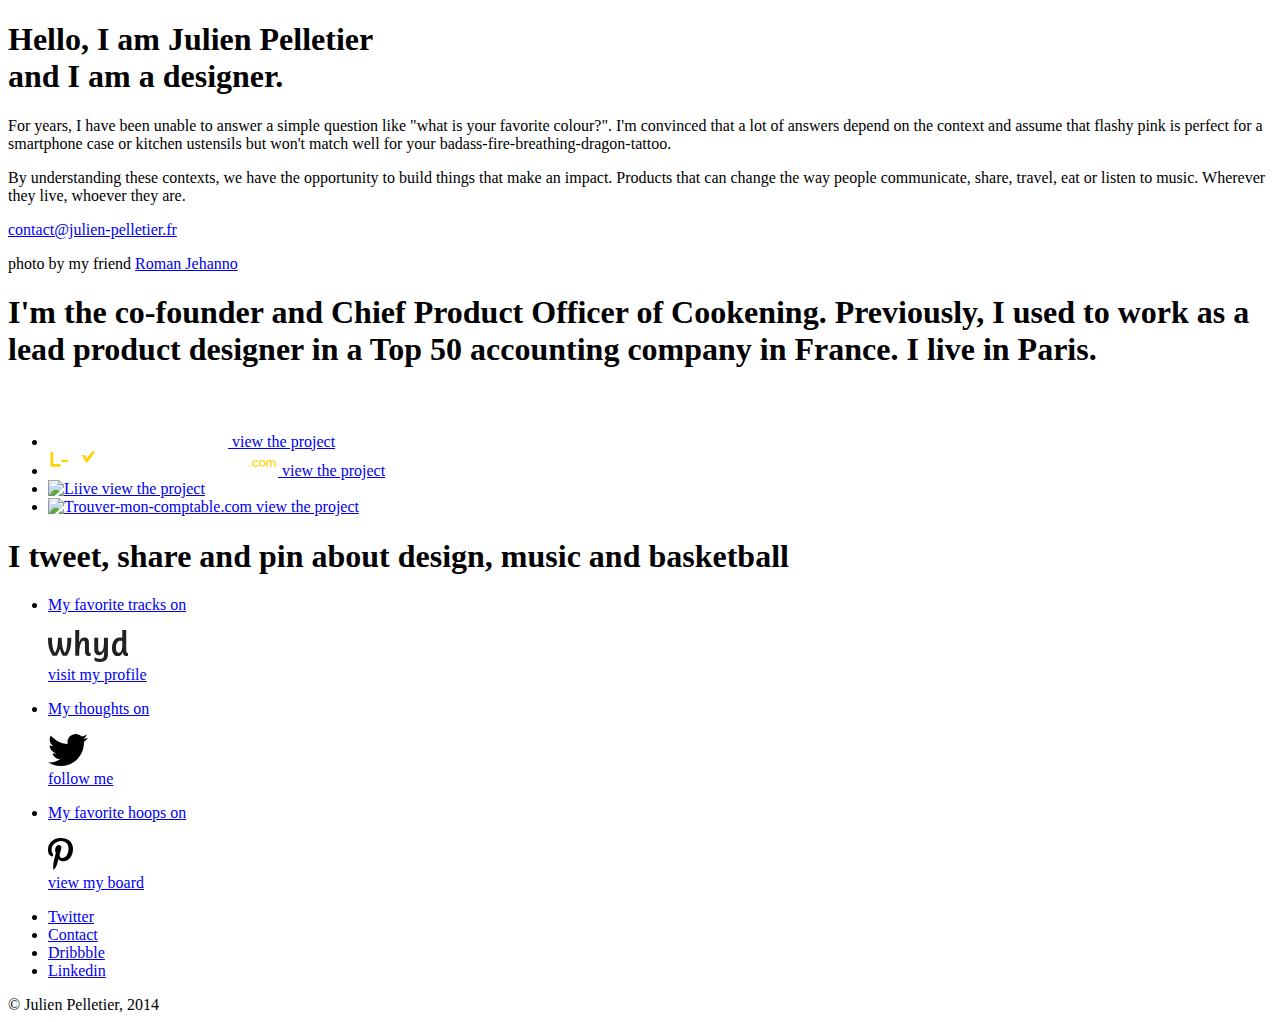
==== commit 837a211c: "Merge branch 'master' into gh-pages" ====
--- a/index.html
+++ b/index.html
@@ -7,6 +7,10 @@
 		<link href="css/style.css" rel="stylesheet" type="text/css">
 		<link href='http://fonts.googleapis.com/css?family=Merriweather:400,300' rel='stylesheet' type='text/css'>
 		<link href='http://fonts.googleapis.com/css?family=Open+Sans:400,300,600' rel='stylesheet' type='text/css'>
+
+		<meta name="viewport" content="width=1100">
+
+
 	</head>
 
 	<body>
--- a/css/style.css
+++ b/css/style.css
@@ -1,10 +1,23 @@
+<<<<<<< HEAD
 *{
 	margin: 0;
 	padding: 0;
+=======
+.animation {
+  -webkit-transition: all 0.15s ease-in-out;
+  -moz-transition: all 0.15s ease-in-out;
+  -o-transition: all 0.15s ease-in-out;
+  transition: all 0.15s ease-in-out;
+}
+* {
+  margin: 0;
+  padding: 0;
+>>>>>>> master
 }
 
 /* COMMON
 **************************************************/
+<<<<<<< HEAD
 body{
 	font-family: 'Merriweather', serif;
 	font-size: 15px;
@@ -540,6 +553,587 @@
 	z-index: 10;
 }
 
+=======
+body {
+  font-family: 'Merriweather', serif;
+  font-size: 15px;
+  line-height: 2em;
+  font-weight: 300;
+  color: #2C353C;
+  text-align: center;
+}
+h1 {
+  font-weight: 400;
+  margin-bottom: 1.6em;
+}
+p {
+  margin-bottom: 1em;
+}
+li {
+  list-style: none;
+  display: block;
+}
+.inner {
+  width: 990px;
+  text-align: left;
+  margin: 0 auto;
+}
+.inner-small {
+  width: 500px;
+  text-align: left;
+  margin: 0 auto;
+}
+section h2 {
+  text-align: center;
+  font-size: 30px;
+  font-weight: 300;
+  margin-bottom: 20px;
+  color: #888;
+}
+h1.heading {
+  padding: 2em 0;
+  width: 990px;
+  text-align: center;
+  margin: 0 auto;
+  color: #888;
+  font-size: 30px;
+  line-height: 1.5em;
+  font-weight: 300;
+}
+a.custom-link {
+  display: inline-block;
+  font-family: 'Open Sans', sans-serif;
+  color: #aaa;
+  text-decoration: none;
+  border: 1px solid #aaa;
+  border-radius: 40px;
+  padding: .2em 1.2em .3em 1.2em;
+  font-weight: 300;
+  position: relative;
+  -webkit-transition: all 0.15s ease-in-out;
+  -moz-transition: all 0.15s ease-in-out;
+  -o-transition: all 0.15s ease-in-out;
+  transition: all 0.15s ease-in-out;
+}
+a.custom-link:hover {
+  padding: .2em 3em .3em 1.2em;
+  -webkit-transition: all 0.15s ease-in-out;
+  -moz-transition: all 0.15s ease-in-out;
+  -o-transition: all 0.15s ease-in-out;
+  transition: all 0.15s ease-in-out;
+}
+a.custom-link:after {
+  content: '';
+  display: block;
+  width: 8px;
+  height: 12px;
+  background: url(../images/arrow-right-gray.svg) no-repeat;
+  position: absolute;
+  right: 0;
+  top: 50%;
+  margin-top: -6px;
+  margin-left: -4px;
+  opacity: 0;
+  -webkit-transition: all 0.15s ease-in-out;
+  -moz-transition: all 0.15s ease-in-out;
+  -o-transition: all 0.15s ease-in-out;
+  transition: all 0.15s ease-in-out;
+}
+a.custom-link:hover:after {
+  right: 1.2em;
+  opacity: 1;
+  -webkit-transition: all 0.15s ease-in-out;
+  -moz-transition: all 0.15s ease-in-out;
+  -o-transition: all 0.15s ease-in-out;
+  transition: all 0.15s ease-in-out;
+}
+/* Header
+**************************************************/
+header {
+  background: rgba(255, 255, 255, 0.9);
+  padding: 19px 0;
+  position: fixed;
+  width: 100%;
+  top: 0;
+  left: 0;
+  box-shadow: 0 1px 3px rgba(0, 0, 0, 0.15);
+  z-index: 1000;
+}
+header .inner {
+  text-align: center!important;
+}
+header #back-home {
+  text-decoration: none;
+  color: #2C353C;
+  display: inline-block;
+  line-height: 1em;
+}
+header #back-home:hover h1,
+header #back-home:hover h2 {
+  -webkit-transition: all 0.15s ease-in-out;
+  -moz-transition: all 0.15s ease-in-out;
+  -o-transition: all 0.15s ease-in-out;
+  transition: all 0.15s ease-in-out;
+  opacity: 0;
+}
+header #back-home:after {
+  content: '';
+  display: inline-block;
+  width: 60px;
+  height: 60px;
+  position: absolute;
+  width: 50px;
+  height: 50px;
+  top: 15px;
+  left: 50%;
+  margin-left: -25px;
+  background: url('../images/home.svg') 50% 50% no-repeat;
+  border: 1px solid #ddd;
+  border-radius: 50px;
+  background-size: 16px 16px;
+  opacity: 0;
+  -webkit-transition: all 0.15s ease-in-out;
+  -moz-transition: all 0.15s ease-in-out;
+  -o-transition: all 0.15s ease-in-out;
+  transition: all 0.15s ease-in-out;
+}
+header #back-home:hover:after {
+  opacity: 1;
+  background-size: 24px 24px;
+  -webkit-transition: all 0.15s ease-in-out;
+  -moz-transition: all 0.15s ease-in-out;
+  -o-transition: all 0.15s ease-in-out;
+  transition: all 0.15s ease-in-out;
+}
+header h1 {
+  font: 400 15px/1em 'Open Sans', sans-serif;
+  text-transform: uppercase;
+  margin: 0 0 5px;
+  opacity: 1;
+  display: inline-block;
+  -webkit-transition: all 0.15s ease-in-out;
+  -moz-transition: all 0.15s ease-in-out;
+  -o-transition: all 0.15s ease-in-out;
+  transition: all 0.15s ease-in-out;
+}
+header h2 {
+  color: #888;
+  font: 300 12px/1em 'Open Sans', sans-serif;
+  margin: 0;
+  opacity: 1;
+  display: inline-block;
+  -webkit-transition: all 0.15s ease-in-out;
+  -moz-transition: all 0.15s ease-in-out;
+  -o-transition: all 0.15s ease-in-out;
+  transition: all 0.15s ease-in-out;
+}
+header .contact {
+  position: absolute;
+  top: 20px;
+  right: 20px;
+  color: #888;
+  text-transform: uppercase;
+  text-decoration: none;
+  font-size: 13px;
+  font-family: 'Open Sans', sans-serif;
+}
+header .contact:hover {
+  color: #333;
+}
+/* Bio
+**************************************************/
+#bio {
+  padding: 120px 0;
+  background: url(../images/jupelletier.jpg) no-repeat 100% 50% #eeeeee;
+  position: relative;
+  -webkit-background-size: cover;
+  /* pour Chrome et Safari */
+  -moz-background-size: cover;
+  /* pour Firefox */
+  -o-background-size: cover;
+  /* pour Opera */
+  background-size: cover;
+  /* version standardisée */
+}
+#bio h1 {
+  line-height: 1.6em;
+}
+#bio .content {
+  width: 40%;
+}
+#bio .credit {
+  font-size: 12px;
+  font-family: 'Open Sans', sans-serif;
+  color: #888;
+  position: absolute;
+  bottom: 5px;
+  right: 10px;
+  margin-bottom: 0;
+}
+#bio .credit a {
+  color: #888;
+}
+#bio a.custom-link {
+  margin-top: 10px;
+  color: #2C353C;
+  border-color: #2C353C;
+  font-weight: bold;
+  border-width: 1px;
+  opacity: 0.7;
+}
+#bio a.custom-link:after {
+  background: url(../images/arrow-right-black.svg) no-repeat;
+}
+/* Work list
+**************************************************/
+#work-list {
+  overflow: auto;
+}
+#work-list li {
+  font-family: 'Open Sans', sans-serif;
+  display: block;
+  float: left;
+  list-style: none;
+  width: 495px;
+  height: 240px;
+  color: white;
+  position: relative;
+}
+#work-list a {
+  color: white;
+  text-decoration: none;
+  display: block;
+  width: 100%;
+  height: 100%;
+}
+#work-list img {
+  position: absolute;
+  top: 60px;
+  left: 30px;
+  z-index: 30;
+}
+#work-list span {
+  border: 2px solid white;
+  border-radius: 40px;
+  padding: .3em 1.2em;
+  font-weight: 600;
+  position: absolute;
+  top: 140px;
+  left: 30px;
+  z-index: 30;
+  -webkit-transition: all 0.15s ease-in-out;
+  -moz-transition: all 0.15s ease-in-out;
+  -o-transition: all 0.15s ease-in-out;
+  transition: all 0.15s ease-in-out;
+}
+#work-list a:hover span {
+  padding: .3em 3em .3em 1.2em;
+  -webkit-transition: all 0.15s ease-in-out;
+  -moz-transition: all 0.15s ease-in-out;
+  -o-transition: all 0.15s ease-in-out;
+  transition: all 0.15s ease-in-out;
+}
+#work-list a span:after {
+  content: '';
+  display: block;
+  width: 8px;
+  height: 12px;
+  background: url(../images/arrow-right.svg) no-repeat;
+  position: absolute;
+  right: 0;
+  top: 50%;
+  margin-top: -5px;
+  margin-left: -4px;
+  opacity: 0;
+  -webkit-transition: all 0.15s ease-in-out;
+  -moz-transition: all 0.15s ease-in-out;
+  -o-transition: all 0.15s ease-in-out;
+  transition: all 0.15s ease-in-out;
+}
+#work-list a:hover span:after {
+  right: 1.2em;
+  opacity: 1;
+  -webkit-transition: all 0.15s ease-in-out;
+  -moz-transition: all 0.15s ease-in-out;
+  -o-transition: all 0.15s ease-in-out;
+  transition: all 0.15s ease-in-out;
+}
+#work-list .cookening a {
+  background: url(../images/work-list-cookening.png) 300px 30px no-repeat #fa204a;
+  -webkit-transition: all 0.15s ease-in-out;
+  -moz-transition: all 0.15s ease-in-out;
+  -o-transition: all 0.15s ease-in-out;
+  transition: all 0.15s ease-in-out;
+}
+#work-list .cookening a:hover {
+  background-position-x: 280px;
+  background-color: #EB0E39;
+  -webkit-transition: all 0.15s ease-in-out;
+  -moz-transition: all 0.15s ease-in-out;
+  -o-transition: all 0.15s ease-in-out;
+  transition: all 0.15s ease-in-out;
+}
+#work-list .lec a {
+  background: url(../images/work-list-lec.png) 300px 30px no-repeat #00a1e6;
+  -webkit-transition: all 0.15s ease-in-out;
+  -moz-transition: all 0.15s ease-in-out;
+  -o-transition: all 0.15s ease-in-out;
+  transition: all 0.15s ease-in-out;
+}
+#work-list .lec a:hover {
+  background-position-x: 280px;
+  background-color: #0092D1;
+  -webkit-transition: all 0.15s ease-in-out;
+  -moz-transition: all 0.15s ease-in-out;
+  -o-transition: all 0.15s ease-in-out;
+  transition: all 0.15s ease-in-out;
+}
+#work-list .liive a {
+  background: url(../images/work-list-liive.png) 280px 40px no-repeat #03c78b;
+  -webkit-transition: all 0.15s ease-in-out;
+  -moz-transition: all 0.15s ease-in-out;
+  -o-transition: all 0.15s ease-in-out;
+  transition: all 0.15s ease-in-out;
+}
+#work-list .liive a:hover {
+  background-position-y: 20px;
+  background-color: #00B880;
+  -webkit-transition: all 0.15s ease-in-out;
+  -moz-transition: all 0.15s ease-in-out;
+  -o-transition: all 0.15s ease-in-out;
+  transition: all 0.15s ease-in-out;
+}
+#work-list .tmc a {
+  background: url(../images/work-list-tmc.png) 280px 40px no-repeat #ffbb33;
+  -webkit-transition: all 0.15s ease-in-out;
+  -moz-transition: all 0.15s ease-in-out;
+  -o-transition: all 0.15s ease-in-out;
+  transition: all 0.15s ease-in-out;
+}
+#work-list .tmc a:hover {
+  background-position-y: 20px;
+  background-color: #F9AB0E;
+  -webkit-transition: all 0.15s ease-in-out;
+  -moz-transition: all 0.15s ease-in-out;
+  -o-transition: all 0.15s ease-in-out;
+  transition: all 0.15s ease-in-out;
+}
+#work-list .lec img {
+  top: 90px;
+}
+/* Cookening
+**************************************************/
+#cookening-banner {
+  height: 480px;
+  background-repeat: no-repeat;
+  background-attachment: fixed;
+  background-size: cover;
+  margin-bottom: 40px;
+  overflow: hidden;
+  position: relative;
+}
+#cookening-banner video {
+  position: absolute;
+  left: 0;
+  width: 100%;
+  z-index: 20;
+}
+#cookening-banner img {
+  margin-top: 180px;
+  position: relative;
+  z-index: 30;
+}
+#cookening p {
+  margin-bottom: 2em;
+}
+#cookening-table-hero {
+  margin-top: 40px;
+  padding: 50px 0;
+  background: #eee;
+  margin-bottom: 40px;
+}
+#cookening-profile {
+  margin-bottom: 40px;
+}
+#cookening-profile h2 {
+  margin-bottom: 40px;
+}
+#cookening-profile p {
+  width: 500px;
+  margin: 0 auto 2em;
+}
+#cookening-profile-details {
+  overflow: auto;
+}
+#cookening-profile-details li {
+  display: block;
+  float: left;
+}
+#cookening-profile-details li:nth-child(2n) {
+  margin-left: 30px;
+}
+#cookening-misc {
+  background-color: #222;
+  padding: 50px 0 0;
+}
+#cookening-misc-list li {
+  margin-bottom: 40px;
+  z-index: 10;
+}
+/* LEC
+*************************************************/
+#lec-banner {
+  margin-top: 80px;
+  padding: 30px 0 20px;
+  background: #00a1e6;
+  background-size: cover;
+  margin-bottom: 40px;
+}
+#lec-comptaneo-hero {
+  margin-top: 40px;
+  padding: 50px 0 25px;
+  background: #27B5F1;
+  margin-bottom: 40px;
+}
+#lec-portail-hero {
+  margin-top: 40px;
+  height: 380px;
+  background: url("../lec/images/lec-portail-hero.jpg") 50% 50% no-repeat;
+  margin-bottom: 40px;
+}
+#lec-tmc {
+  margin-bottom: 40px;
+}
+#lec-tmc h2 {
+  margin-bottom: 40px;
+}
+#lec-tmc p {
+  width: 500px;
+  margin: 0 auto 2em;
+}
+#lec-tmc-details {
+  overflow: auto;
+}
+#lec-tmc-details li {
+  display: block;
+  float: left;
+  margin-bottom: 20px;
+}
+#lec-tmc-details li:nth-child(2n) {
+  margin-left: 30px;
+}
+#lec-misc {
+  background-color: #222;
+  padding: 50px 0 0;
+}
+#lec-misc-list li {
+  margin-bottom: 40px;
+  z-index: 10;
+}
+/* TMC
+*************************************************/
+#tmc #tmc-marketplace {
+  padding-top: 60px;
+  background: #f5f5f5;
+  margin-top: 40px;
+  padding-bottom: 100px;
+}
+#tmc #tmc-marketplace h2 {
+  margin-bottom: 40px;
+}
+#tmc #tmc-marketplace p {
+  width: 500px;
+  margin: 0 auto 2em;
+}
+#tmc #tmc-marketplace #tmc-marketplace-details {
+  overflow: auto;
+}
+#tmc #tmc-marketplace #tmc-marketplace-details li {
+  display: block;
+  float: left;
+  margin-bottom: 20px;
+}
+#tmc #tmc-marketplace #tmc-marketplace-details li:nth-child(2n) {
+  margin-left: 30px;
+}
+#tmc #tmc-mobile-hero {
+  color: white;
+  text-align: left;
+  background: #FF7D40;
+  padding: 40px 0;
+  z-index: 500;
+  position: relative;
+  min-height: 250px;
+}
+#tmc #tmc-mobile-hero .inner {
+  position: relative;
+}
+#tmc #tmc-mobile-hero h2 {
+  color: white;
+  text-align: left;
+}
+#tmc #tmc-mobile-hero p {
+  width: 510px;
+}
+#tmc #tmc-mobile-hero img {
+  position: absolute;
+  top: -90px;
+  right: 0;
+}
+#tmc #tmc-mobile-prototype {
+  color: white;
+  text-align: left;
+  background: url('../tmc/images/tmc-prototype-background.png');
+  padding: 95px 0;
+  color: #48636E;
+  position: relative;
+  overflow: hidden;
+  z-index: 300;
+}
+#tmc #tmc-mobile-prototype h2 {
+  margin-bottom: 30px;
+  text-align: left;
+  color: #48636E;
+}
+#tmc #tmc-mobile-prototype p {
+  width: 480px;
+}
+#tmc #tmc-mobile-prototype a {
+  background: rgba(255, 255, 255, 0.5);
+}
+#tmc #tmc-mobile-prototype img {
+  position: absolute;
+  top: 40px;
+  right: -40px;
+  box-shadow: 0 1px 3px rgba(0, 0, 0, 0.25);
+}
+#tmc #tmc-mobile-details {
+  background: #333;
+}
+#tmc #tmc-mobile-details .inner {
+  position: relative;
+  height: 385px;
+}
+#tmc #tmc-mobile-details img {
+  display: block;
+}
+#tmc #tmc-mobile-details #tmc-mobile-details-1 {
+  position: absolute;
+  bottom: 0;
+  left: 40px;
+}
+#tmc #tmc-mobile-details #tmc-mobile-details-2 {
+  position: absolute;
+  bottom: 0;
+  left: 50%;
+  margin-left: -110px;
+}
+#tmc #tmc-mobile-details #tmc-mobile-details-3 {
+  position: absolute;
+  bottom: 0;
+  right: 40px;
+}
+>>>>>>> master
 /* Role
 *************************************************/
 #role .inner{
@@ -716,4 +1310,4 @@
 
 footer a:hover{
 	color: #333;
-}+}
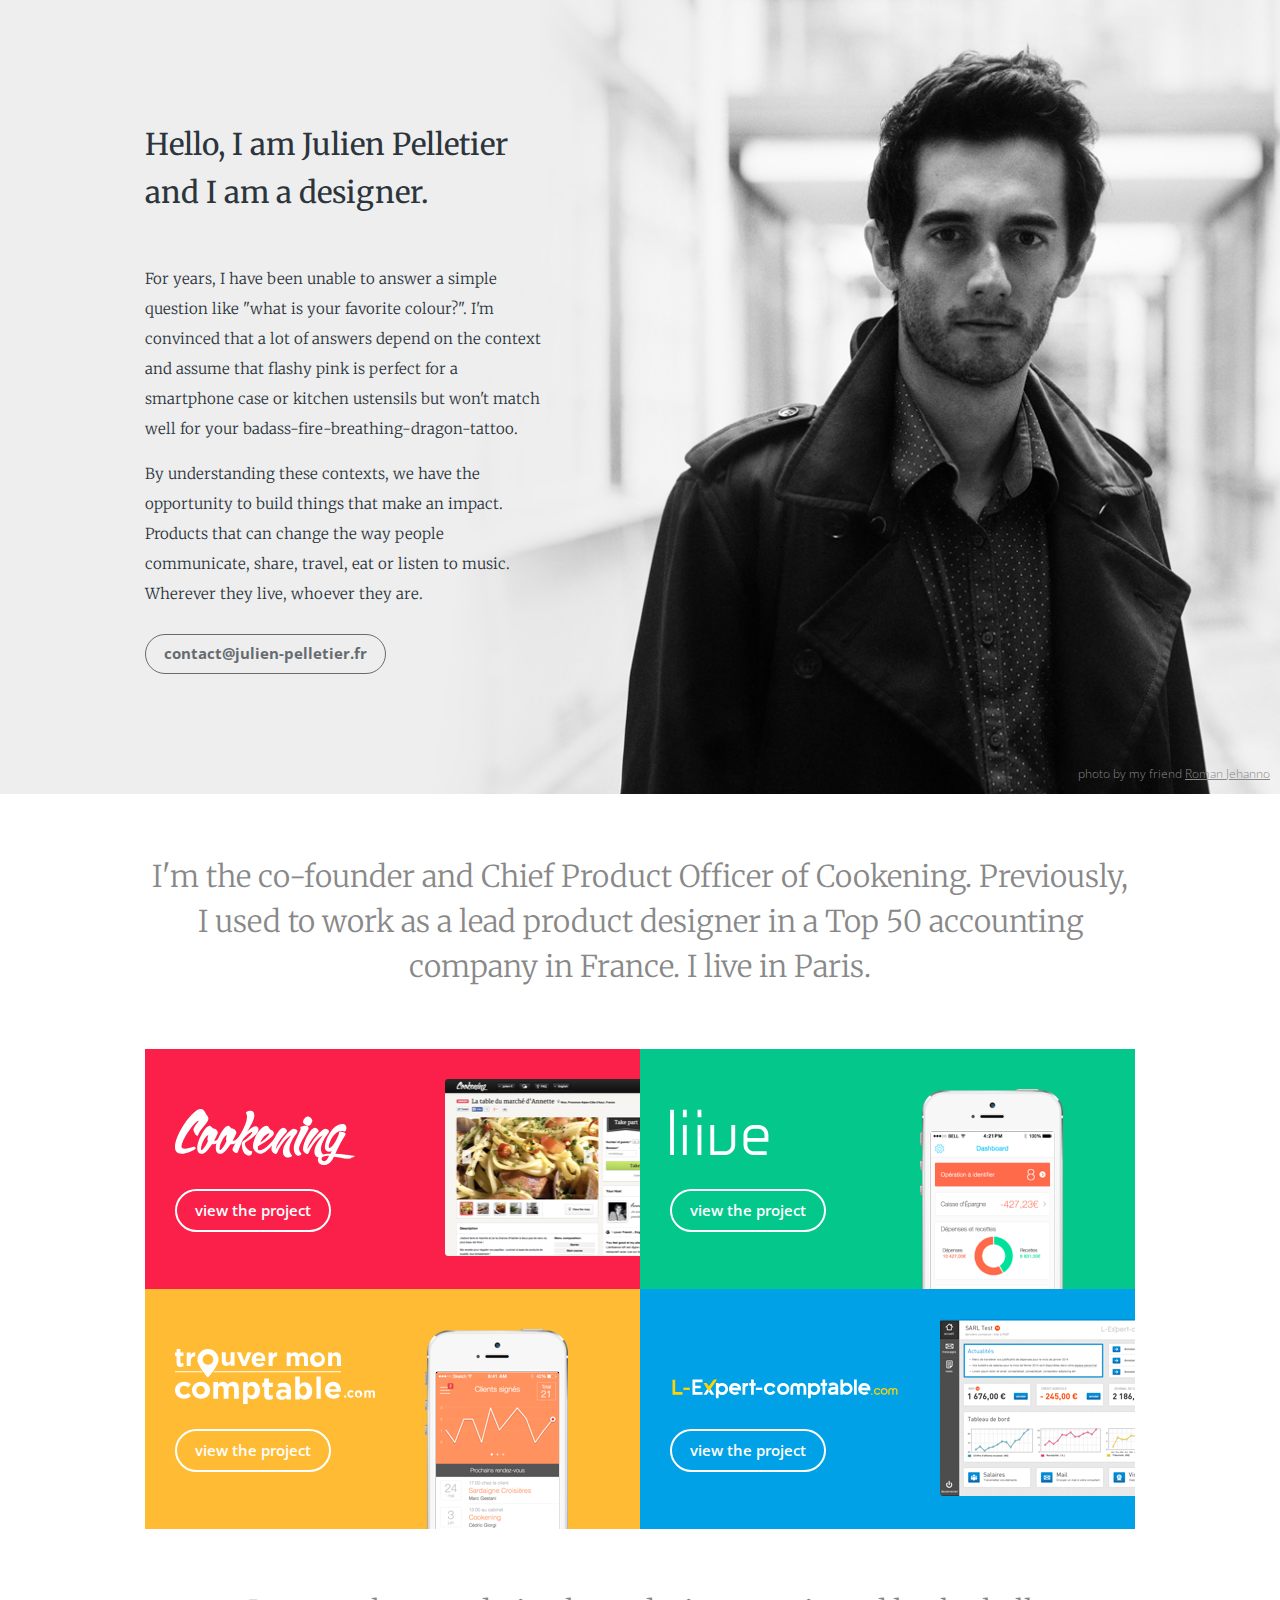
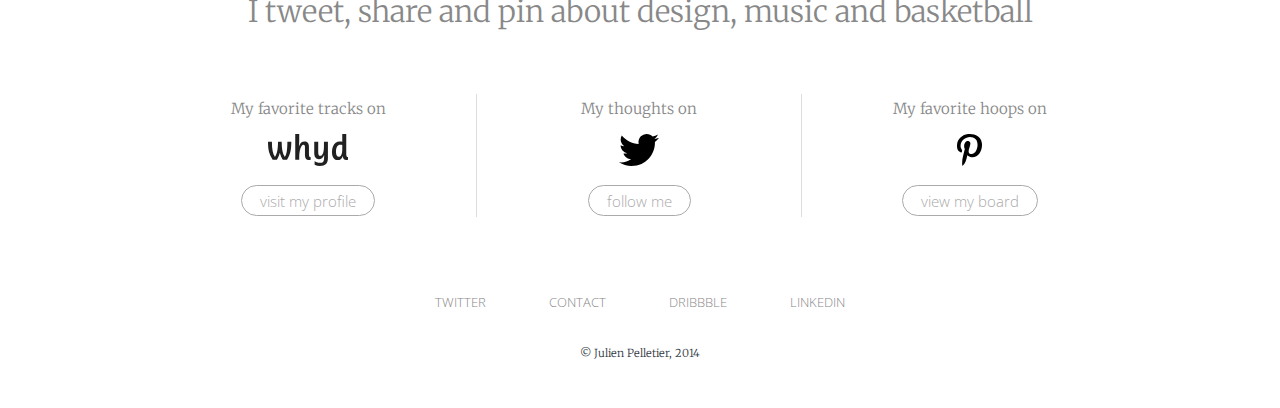
==== commit 39b80b23: "Liive project page" ====
--- a/index.html
+++ b/index.html
@@ -38,21 +38,21 @@
 					<span>view the project</span>
 				</a>
 			</li>
-			<li class="lec">
-				<a href="lec/">
-					<img src="images/lec-logo.svg" alt="L-Expert-comptable.com" width="230" />
-					<span>view the project</span>
-				</a>
-			</li>
 			<li class="liive">
 				<a href="liive/">
-					<img src="images/liive-logo.svg" alt="Liive" width="230" />
+					<img src="images/liive-logo.svg" alt="Liive" width="100" />
 					<span>view the project</span>
 				</a>
 			</li>
 			<li class="tmc">
 				<a href="tmc/">
-					<img src="images/tmc-logo.svg" alt="Trouver-mon-comptable.com" width="230" />
+					<img src="images/tmc-logo.svg" alt="Trouver-mon-comptable.com" width="200" />
+					<span>view the project</span>
+				</a>
+			</li>
+			<li class="lec">
+				<a href="lec/">
+					<img src="images/lec-logo.svg" alt="L-Expert-comptable.com" width="230" />
 					<span>view the project</span>
 				</a>
 			</li>
--- a/css/style.css
+++ b/css/style.css
@@ -1,8 +1,3 @@
-<<<<<<< HEAD
-*{
-	margin: 0;
-	padding: 0;
-=======
 .animation {
   -webkit-transition: all 0.15s ease-in-out;
   -moz-transition: all 0.15s ease-in-out;
@@ -12,548 +7,9 @@
 * {
   margin: 0;
   padding: 0;
->>>>>>> master
-}
-
+}
 /* COMMON
 **************************************************/
-<<<<<<< HEAD
-body{
-	font-family: 'Merriweather', serif;
-	font-size: 15px;
-	line-height: 2em;
-	font-weight: 300;
-	color: #2C353C;
-	text-align: center;
-}
-
-h1{
-	font-weight: 400;
-	margin-bottom: 1.6em;
-}
-
-p{
-	margin-bottom: 1em;
-}
-
-li{
-	list-style: none;
-	display: block;
-}
-
-.inner{
-	width: 990px;
-	text-align: left;
-	margin: 0 auto;
-}
-
-.inner-small{
-	width: 500px;
-	text-align: left;
-	margin: 0 auto;
-}
-
-section h2{
-	text-align: center;
-	font-size: 30px;
-	font-weight: 300;
-	margin-bottom: 20px;
-	color: #888;
-}
-
-
-h1.heading{
-	padding: 2em 0;
-	width: 990px;
-	text-align: center;
-	margin: 0 auto;
-	color: #888;
-	font-size: 30px;
-	line-height: 1.5em;
-	font-weight: 300;
-}
-
-a.custom-link{
-	display: inline-block;
-	font-family: 'Open Sans', sans-serif;
-	color: #aaa;
-	text-decoration: none;
-	border: 1px solid #aaa;
-	border-radius: 40px;
-	padding: .3em 1.2em;
-	font-weight: 300;
-	position: relative;
-	-webkit-transition: all 0.15s ease-in-out;
-	-moz-transition: all 0.15s ease-in-out;
-	-o-transition: all 0.15s ease-in-out;
-	transition: all 0.15s ease-in-out;
-}
-
-a.custom-link:hover{
-	padding: .3em 3em .3em 1.2em;
-	-webkit-transition: all 0.15s ease-in-out;
-	-moz-transition: all 0.15s ease-in-out;
-	-o-transition: all 0.15s ease-in-out;
-	transition: all 0.15s ease-in-out;
-}
-
-a.custom-link:after{
-	content:'';
-	display: block;
-	width: 8px;
-	height: 12px;
-	background: url(../images/arrow-right-gray.svg) no-repeat;
-	position: absolute;
-	right: 0;
-	top: 50%;
-	margin-top: -6px;
-	margin-left: -4px;
-	opacity: 0;
-	-webkit-transition: all 0.15s ease-in-out;
-	-moz-transition: all 0.15s ease-in-out;
-	-o-transition: all 0.15s ease-in-out;
-	transition: all 0.15s ease-in-out;
-}
-
-a.custom-link:hover:after{
-	right: 1.2em;
-	opacity: 1;
-	-webkit-transition: all 0.15s ease-in-out;
-	-moz-transition: all 0.15s ease-in-out;
-	-o-transition: all 0.15s ease-in-out;
-	transition: all 0.15s ease-in-out;
-}
-
-/* Header
-**************************************************/
-header{
-	background: rgba(255,255,255,.9);
-	padding: 19px 0;
-	position: fixed;
-	width: 100%;
-	top: 0;
-	left: 0;
-	box-shadow: 0 1px 3px rgba(0,0,0,.15);
-	z-index: 20;
-}
-
-header .inner{
-	text-align: center!important;
-}
-
-header #back-home{
-	text-decoration: none;
-	color: #2C353C;
-	display: inline-block;
-	line-height: 1em;
-}
-
-header #back-home:hover h1, header #back-home:hover h2{
-	-webkit-transition: all 0.15s ease-in-out;
-	-moz-transition: all 0.15s ease-in-out;
-	-o-transition: all 0.15s ease-in-out;
-	transition: all 0.15s ease-in-out;
-	opacity: 0;
-}
-
-header #back-home:after{
-	content:'';
-	display: inline-block;
-	width: 60px;
-	height: 60px;
-	position: absolute;
-	width: 50px;
-	height: 50px;
-	top: 15px;
-	left: 50%;
-	margin-left: -25px;
-	background: url('../images/home.svg') 50% 50% no-repeat;
-	border: 1px solid #ddd;
-	border-radius: 50px;
-	background-size: 16px 16px;
-	opacity: 0;
-	-webkit-transition: all 0.15s ease-in-out;
-	-moz-transition: all 0.15s ease-in-out;
-	-o-transition: all 0.15s ease-in-out;
-	transition: all 0.15s ease-in-out;
-}
-
-header #back-home:hover:after{
-	opacity: 1;	
-	background-size: 24px 24px;
-	-webkit-transition: all 0.15s ease-in-out;
-	-moz-transition: all 0.15s ease-in-out;
-	-o-transition: all 0.15s ease-in-out;
-	transition: all 0.15s ease-in-out;
-} 
-
-header h1{
-	font: 400 15px/1em 'Open Sans', sans-serif;
-	text-transform: uppercase;
-	margin: 0 0 5px;
-	opacity: 1;
-	display: inline-block;
-	-webkit-transition: all 0.15s ease-in-out;
-	-moz-transition: all 0.15s ease-in-out;
-	-o-transition: all 0.15s ease-in-out;
-	transition: all 0.15s ease-in-out;
-}
-
-header h2{
-	color: #888;
-	font: 300 12px/1em 'Open Sans', sans-serif;
-	margin: 0;
-	opacity: 1;
-	display: inline-block;
-	-webkit-transition: all 0.15s ease-in-out;
-	-moz-transition: all 0.15s ease-in-out;
-	-o-transition: all 0.15s ease-in-out;
-	transition: all 0.15s ease-in-out;
-}
-
-header .contact{
-	position: absolute;
-	top: 20px;
-	right: 20px;
-	color: #888;
-	text-transform: uppercase;
-	text-decoration: none;
-	font-size: 13px;
-	font-family: 'Open Sans', sans-serif;
-}
-
-header .contact:hover{
-	color: #333;
-}
-
-
-/* Bio
-**************************************************/
-#bio{
-	padding: 120px 0;
-	background: url(../images/jupelletier.jpg) no-repeat 100% 50% #eeeeee;
-	position: relative;
-	-webkit-background-size: cover; /* pour Chrome et Safari */
-	-moz-background-size: cover; /* pour Firefox */
-	-o-background-size: cover; /* pour Opera */
-	background-size: cover; /* version standardisée */
-}
-
-#bio h1{
-	line-height: 1.6em;
-}
-
-#bio .content{
-	width: 40%;
-}
-
-#bio .credit{
-	font-size: 12px;
-	font-family: 'Open Sans', sans-serif;
-	color: #888;	
-	position: absolute;
-	bottom: 5px;
-	right: 10px;
-	margin-bottom: 0;
-}
-
-#bio .credit a{
-	color: #888;
-}
-
-#bio a.custom-link{
-	margin-top: 10px;
-	color: #2C353C;
-	border-color: #2C353C;
-	font-weight: bold;
-	border-width: 2px;
-	opacity: 0.7;
-}
-
-#bio a:after{
-	background: url(../images/arrow-right-black.svg) no-repeat;
-}
-
-/* Work list
-**************************************************/
-#work-list{
-	overflow: auto;
-}
-
-#work-list li{
-	font-family: 'Open Sans', sans-serif;
-	display: block;
-	float: left;
-	list-style: none;
-	width: 470px;
-	height: 240px;
-	color: white;
-	position: relative;
-	margin-bottom: 50px;
-}
-
-#work-list li:nth-child(2n){
-	margin-left: 50px;
-}
-
-#work-list a{
-	color: white;
-	text-decoration: none;
-	display: block;
-	width: 100%;
-	height: 100%;
-}
-
-#work-list img{
-	position: absolute;
-	top: 60px;
-	left: 30px;
-	z-index: 30;
-}
-
-#work-list span{
-	border: 2px solid white;
-	border-radius: 40px;
-	padding: .3em 1.2em;
-	font-weight: 600;
-	position: absolute;
-	top: 140px;
-	left: 30px;
-	z-index: 30;
-	-webkit-transition: all 0.15s ease-in-out;
-	-moz-transition: all 0.15s ease-in-out;
-	-o-transition: all 0.15s ease-in-out;
-	transition: all 0.15s ease-in-out;
-}
-
-#work-list a:hover span{
-	padding: .3em 3em .3em 1.2em;
-	-webkit-transition: all 0.15s ease-in-out;
-	-moz-transition: all 0.15s ease-in-out;
-	-o-transition: all 0.15s ease-in-out;
-	transition: all 0.15s ease-in-out;
-}
-
-#work-list a span:after{
-	content:'';
-	display: block;
-	width: 8px;
-	height: 12px;
-	background: url(../images/arrow-right.svg) no-repeat;
-	position: absolute;
-	right: 0;
-	top: 50%;
-	margin-top: -5px;
-	margin-left: -4px;
-	opacity: 0;
-	-webkit-transition: all 0.15s ease-in-out;
-	-moz-transition: all 0.15s ease-in-out;
-	-o-transition: all 0.15s ease-in-out;
-	transition: all 0.15s ease-in-out;
-}
-
-#work-list a:hover span:after{
-	right: 1.2em;
-	opacity: 1;
-	-webkit-transition: all 0.15s ease-in-out;
-	-moz-transition: all 0.15s ease-in-out;
-	-o-transition: all 0.15s ease-in-out;
-	transition: all 0.15s ease-in-out;
-}
-
-#work-list .cookening a{
-	background: url(../images/work-list-cookening.jpg) 50% 50% no-repeat;
-	background-size: 100%;
-	-webkit-transition: all 0.15s ease-in-out;
-	-moz-transition: all 0.15s ease-in-out;
-	-o-transition: all 0.15s ease-in-out;
-	transition: all 0.15s ease-in-out;
-}
-
-#work-list .cookening a:hover{
-	background: url(../images/work-list-cookening.jpg) 50% 50% no-repeat;
-	background-size: 108%;
-	-webkit-transition: all 0.15s ease-in-out;
-	-moz-transition: all 0.15s ease-in-out;
-	-o-transition: all 0.15s ease-in-out;
-	transition: all 0.15s ease-in-out;
-}
-
-#work-list .lec a{
-	background: url(../images/work-list-lec.jpg) 50% 50% no-repeat;
-	background-size: 100%;
-	-webkit-transition: all 0.15s ease-in-out;
-	-moz-transition: all 0.15s ease-in-out;
-	-o-transition: all 0.15s ease-in-out;
-	transition: all 0.15s ease-in-out;
-}
-
-#work-list .lec a:hover{
-	background: url(../images/work-list-lec.jpg) 50% 50% no-repeat;
-	background-size: 108%;
-	-webkit-transition: all 0.15s ease-in-out;
-	-moz-transition: all 0.15s ease-in-out;
-	-o-transition: all 0.15s ease-in-out;
-	transition: all 0.15s ease-in-out;
-}
-
-#work-list .lec img{
-	top: 90px;
-}
-
-#work-list a:hover:after{
-	content:'';
-	display: block;
-	position: absolute;
-	top: 0;
-	left: 0;
-	width: 100%;
-	height: 100%;
-	background: rgba(50,50,50,.3);
-	z-index: 10;
-	-webkit-transition: all 0.15s ease-in-out;
-	-moz-transition: all 0.15s ease-in-out;
-	-o-transition: all 0.15s ease-in-out;
-	transition: all 0.15s ease-in-out;
-}
-
-#work-list .liive{
-	background: #00A1E6;
-}
-
-
-#work-list .tmc{
-	background: #FF5809;
-}
-
-
-
-/* Cookening
-**************************************************/
-
-#cookening-banner{
-	margin-top: 80px;
-	height: 400px;
-	background: url(../images/fullpage-banner-cookening.jpg) 50% 50% no-repeat;
-	background-size: cover;
-	margin-bottom: 40px;
-}
-
-#cookening p{
-	margin-bottom: 2em;
-}
-
-
-#cookening-table-hero{
-	margin-top: 40px;
-	padding: 50px 0;
-	background: #eee;
-	margin-bottom: 40px;
-}
-
-#cookening-profile{
-	margin-bottom: 40px;
-}
-
-#cookening-profile h2{
-	margin-bottom: 40px;
-}
-
-#cookening-profile p{
-	width: 500px;
-	margin: 0 auto 2em;
-	
-}
-
-#cookening-profile-details{
-	overflow: auto;
-}
-
-#cookening-profile-details li{
-	display: block;
-	float: left;
-}
-
-#cookening-profile-details li:nth-child(2n){
-	margin-left: 30px;
-}
-
-#cookening-misc{
-	background-color: #222;
-	padding: 50px 0 0;
-}
-
-#cookening-misc-list li{
-	margin-bottom: 40px;
-	z-index: 10;
-}
-
-
-/* LEC
-*************************************************/
-
-#lec-banner{
-	margin-top: 80px;
-	padding: 30px 0 20px;
-	background: #00a1e6;
-	background-size: cover;
-	margin-bottom: 40px;
-}
-
-#lec-comptaneo-hero{
-	margin-top: 40px;
-	padding: 50px 0 25px;
-	background: #27B5F1;
-	margin-bottom: 40px;
-}
-
-#lec-portail-hero{
-	margin-top: 40px;
-	height: 380px;
-	background: url("../lec/images/lec-portail-hero.jpg") 50% 50% no-repeat;
-	margin-bottom: 40px;
-}
-
-#lec-tmc{
-	margin-bottom: 40px;
-}
-
-#lec-tmc h2{
-	margin-bottom: 40px;
-}
-
-#lec-tmc p{
-	width: 500px;
-	margin: 0 auto 2em;
-	
-}
-
-#lec-tmc-details{
-	overflow: auto;
-}
-
-
-#lec-tmc-details li{
-	display: block;
-	float: left;
-	margin-bottom: 20px;
-}
-
-#lec-tmc-details li:nth-child(2n){
-	margin-left: 30px;
-}
-
-#lec-misc{
-	background-color: #222;
-	padding: 50px 0 0;
-}
-
-#lec-misc-list li{
-	margin-bottom: 40px;
-	z-index: 10;
-}
-
-=======
 body {
   font-family: 'Merriweather', serif;
   font-size: 15px;
@@ -582,6 +38,9 @@
   width: 500px;
   text-align: left;
   margin: 0 auto;
+}
+section {
+  clear: both;
 }
 section h2 {
   text-align: center;
@@ -646,6 +105,18 @@
   -moz-transition: all 0.15s ease-in-out;
   -o-transition: all 0.15s ease-in-out;
   transition: all 0.15s ease-in-out;
+}
+.iphone-screenshot {
+  display: block;
+  padding: 67px 15px 65px 18px;
+  position: relative;
+  background: url(../images/iphone-white.png) 50% 50% no-repeat;
+}
+.ipad-screenshot {
+  display: block;
+  padding: 35px 96px;
+  position: relative;
+  background: url(../images/ipad-white.png) 50% 50% no-repeat;
 }
 /* Header
 **************************************************/
@@ -918,6 +389,9 @@
   -o-transition: all 0.15s ease-in-out;
   transition: all 0.15s ease-in-out;
 }
+#work-list .liive {
+  background: #00BFFF;
+}
 #work-list .lec img {
   top: 90px;
 }
@@ -925,10 +399,11 @@
 **************************************************/
 #cookening-banner {
   height: 480px;
+  background-color: black;
   background-repeat: no-repeat;
   background-attachment: fixed;
   background-size: cover;
-  margin-bottom: 40px;
+  margin: 0 auto 40px auto;
   overflow: hidden;
   position: relative;
 }
@@ -1001,27 +476,6 @@
   background: url("../lec/images/lec-portail-hero.jpg") 50% 50% no-repeat;
   margin-bottom: 40px;
 }
-#lec-tmc {
-  margin-bottom: 40px;
-}
-#lec-tmc h2 {
-  margin-bottom: 40px;
-}
-#lec-tmc p {
-  width: 500px;
-  margin: 0 auto 2em;
-}
-#lec-tmc-details {
-  overflow: auto;
-}
-#lec-tmc-details li {
-  display: block;
-  float: left;
-  margin-bottom: 20px;
-}
-#lec-tmc-details li:nth-child(2n) {
-  margin-left: 30px;
-}
 #lec-misc {
   background-color: #222;
   padding: 50px 0 0;
@@ -1060,10 +514,10 @@
   color: white;
   text-align: left;
   background: #FF7D40;
-  padding: 40px 0;
+  padding: 80px 0;
   z-index: 500;
   position: relative;
-  min-height: 250px;
+  min-height: 100px;
 }
 #tmc #tmc-mobile-hero .inner {
   position: relative;
@@ -1077,7 +531,7 @@
 }
 #tmc #tmc-mobile-hero img {
   position: absolute;
-  top: -90px;
+  top: -100px;
   right: 0;
 }
 #tmc #tmc-mobile-prototype {
@@ -1090,6 +544,9 @@
   overflow: hidden;
   z-index: 300;
 }
+#tmc #tmc-mobile-prototype .inner {
+  position: relative;
+}
 #tmc #tmc-mobile-prototype h2 {
   margin-bottom: 30px;
   text-align: left;
@@ -1103,8 +560,8 @@
 }
 #tmc #tmc-mobile-prototype img {
   position: absolute;
-  top: 40px;
-  right: -40px;
+  top: -35px;
+  right: -115px;
   box-shadow: 0 1px 3px rgba(0, 0, 0, 0.25);
 }
 #tmc #tmc-mobile-details {
@@ -1133,181 +590,232 @@
   bottom: 0;
   right: 40px;
 }
->>>>>>> master
+/* Liive
+*************************************************/
+#liive #liive-intro {
+  margin-bottom: 40px;
+}
+#liive #liive-iphone-hero {
+  margin-bottom: 60px;
+  position: relative;
+  height: 460px;
+  background-image: -o-linear-gradient(143deg, #13d9bb 15%, #6ce7b9 91%);
+  background-image: -moz-linear-gradient(143deg, #13d9bb 15%, #6ce7b9 91%);
+  background-image: -ms-linear-gradient(143deg, #13d9bb 15%, #6ce7b9 91%);
+  background-image: linear-gradient(53deg, #13d9bb 15%, #6ce7b9 91%);
+}
+#liive #liive-iphone-hero #liive-iphone-hero1 {
+  position: absolute;
+  bottom: -40px;
+  right: 50%;
+  margin-right: -100px;
+}
+#liive #liive-iphone-hero #liive-iphone-hero2 {
+  position: absolute;
+  top: -40px;
+  left: 50%;
+  margin-left: -100px;
+}
+#liive #liive-iphone-features ul {
+  overflow: auto;
+  margin: 60px 0;
+}
+#liive #liive-iphone-features ul li {
+  width: 33.333%;
+  float: left;
+  padding: 0 55px;
+  box-sizing: border-box;
+}
+#liive #liive-iphone-features ul li h3 {
+  text-align: center;
+  margin-bottom: 10px;
+}
+#liive #liive-iphone-features ul li img {
+  margin-bottom: 50px;
+}
+#liive #liive-iphone-prototype {
+  color: white;
+  background: url('../liive/images/liive-prototype-background.png');
+  padding: 95px 0;
+  margin-bottom: 60px;
+}
+#liive #liive-iphone-prototype .inner {
+  position: relative;
+  padding-left: 500px;
+  box-sizing: border-box;
+}
+#liive #liive-iphone-prototype h2 {
+  text-align: left;
+  color: white;
+}
+#liive #liive-iphone-prototype img {
+  position: absolute;
+  top: 0;
+  left: -50px;
+}
+#liive #liive-iphone-prototype a {
+  margin-right: 10px;
+}
+#liive #liive-ipad h2 {
+  margin-bottom: 40px;
+}
+#liive #liive-ipad li {
+  margin-bottom: 80px;
+}
 /* Role
 *************************************************/
-#role .inner{
-	overflow: auto;
-	padding: 40px 0;
-	border-bottom: 1px solid #ddd;
-}
-
-#role p{
-	text-align: left;
-	font-size: 14px;
-	color: #aaa;
-	float: left;
-	line-height: 50px;
-	margin: 0;
-}
-
-#role a{
-	float: right;
-	display: inline-block;
-	font-family: 'Open Sans', sans-serif;
-	color: #aaa;
-	text-decoration: none;
-	border: 1px solid #aaa;
-	border-radius: 40px;
-	padding: .3em 1.2em;
-	font-weight: 300;
-	position: relative;
-	-webkit-transition: all 0.15s ease-in-out;
-	-moz-transition: all 0.15s ease-in-out;
-	-o-transition: all 0.15s ease-in-out;
-	transition: all 0.15s ease-in-out;
-}
-
-#role a:hover{
-	padding: .3em 3em .3em 1.2em;
-	-webkit-transition: all 0.15s ease-in-out;
-	-moz-transition: all 0.15s ease-in-out;
-	-o-transition: all 0.15s ease-in-out;
-	transition: all 0.15s ease-in-out;
-}
-
-#role a:after{
-	content:'';
-	display: block;
-	width: 8px;
-	height: 12px;
-	background: url(../images/arrow-right-gray.svg) no-repeat;
-	position: absolute;
-	right: 0;
-	top: 50%;
-	margin-top: -6px;
-	margin-left: -4px;
-	opacity: 0;
-	-webkit-transition: all 0.15s ease-in-out;
-	-moz-transition: all 0.15s ease-in-out;
-	-o-transition: all 0.15s ease-in-out;
-	transition: all 0.15s ease-in-out;
-}
-
-#role a:hover:after{
-	right: 1.2em;
-	opacity: 1;
-	-webkit-transition: all 0.15s ease-in-out;
-	-moz-transition: all 0.15s ease-in-out;
-	-o-transition: all 0.15s ease-in-out;
-	transition: all 0.15s ease-in-out;
-}
-
+#role .inner {
+  overflow: auto;
+  padding: 40px 0;
+  border-bottom: 1px solid #ddd;
+}
+#role p {
+  text-align: left;
+  font-size: 14px;
+  color: #aaa;
+  float: left;
+  line-height: 50px;
+  margin: 0;
+}
+#role a {
+  float: right;
+  display: inline-block;
+  font-family: 'Open Sans', sans-serif;
+  color: #aaa;
+  text-decoration: none;
+  border: 1px solid #aaa;
+  border-radius: 40px;
+  padding: .3em 1.2em;
+  font-weight: 300;
+  position: relative;
+  -webkit-transition: all 0.15s ease-in-out;
+  -moz-transition: all 0.15s ease-in-out;
+  -o-transition: all 0.15s ease-in-out;
+  transition: all 0.15s ease-in-out;
+}
+#role a:hover {
+  padding: .3em 3em .3em 1.2em;
+  -webkit-transition: all 0.15s ease-in-out;
+  -moz-transition: all 0.15s ease-in-out;
+  -o-transition: all 0.15s ease-in-out;
+  transition: all 0.15s ease-in-out;
+}
+#role a:after {
+  content: '';
+  display: block;
+  width: 8px;
+  height: 12px;
+  background: url(../images/arrow-right-gray.svg) no-repeat;
+  position: absolute;
+  right: 0;
+  top: 50%;
+  margin-top: -6px;
+  margin-left: -4px;
+  opacity: 0;
+  -webkit-transition: all 0.15s ease-in-out;
+  -moz-transition: all 0.15s ease-in-out;
+  -o-transition: all 0.15s ease-in-out;
+  transition: all 0.15s ease-in-out;
+}
+#role a:hover:after {
+  right: 1.2em;
+  opacity: 1;
+  -webkit-transition: all 0.15s ease-in-out;
+  -moz-transition: all 0.15s ease-in-out;
+  -o-transition: all 0.15s ease-in-out;
+  transition: all 0.15s ease-in-out;
+}
 /* Footer
 *************************************************/
-#social-links{
-	margin-bottom: 40px;
-}
-
-#social-links li{
-	display: inline-block;
-	text-align: center;
-	width: 33%;
-	position: relative;
-}
-
-#social-links a{
-	color: #888;
-	text-decoration: none;
-	display: block;
-}
-
-#social-links li:nth-child(2) a{
-	border-left: 1px solid #ddd;
-	border-right: 1px solid #ddd;
-}
-
-#social-links p{
-	margin-bottom: 10px;
-}
-
-#social-links img{
-	margin-bottom: 10px;
-}
-
-#social-links span{
-	font-family: 'Open Sans', sans-serif;
-	color: #aaa;
-	text-decoration: none;
-	border: 1px solid #aaa;
-	border-radius: 40px;
-	padding: .3em 1.2em;
-	font-weight: 300;
-	position: relative;
-	-webkit-transition: all 0.15s ease-in-out;
-	-moz-transition: all 0.15s ease-in-out;
-	-o-transition: all 0.15s ease-in-out;
-	transition: all 0.15s ease-in-out;
-}
-
-#social-links a:hover span{
-	padding: .3em 3em .3em 1.2em;
-	-webkit-transition: all 0.15s ease-in-out;
-	-moz-transition: all 0.15s ease-in-out;
-	-o-transition: all 0.15s ease-in-out;
-	transition: all 0.15s ease-in-out;
-}
-
-#social-links span:after{
-	content:'';
-	display: block;
-	width: 8px;
-	height: 12px;
-	background: url(../images/arrow-right-gray.svg) no-repeat;
-	position: absolute;
-	right: 0;
-	top: 50%;
-	margin-top: -5px;
-	margin-left: -4px;
-	opacity: 0;
-	-webkit-transition: all 0.15s ease-in-out;
-	-moz-transition: all 0.15s ease-in-out;
-	-o-transition: all 0.15s ease-in-out;
-	transition: all 0.15s ease-in-out;
-}
-
-#social-links a:hover span:after{
-	right: 1.2em;
-	opacity: 1;
-	-webkit-transition: all 0.15s ease-in-out;
-	-moz-transition: all 0.15s ease-in-out;
-	-o-transition: all 0.15s ease-in-out;
-	transition: all 0.15s ease-in-out;
-}
-
-footer{
-	text-align: center!important;
-	padding: 10px 0 40px;
-	font-size: 11px;
-}
-
-footer ul{
-	margin: 20px 0;
-}
-
-footer li{
-	display: inline-block;
-	margin: 0 30px;
-}
-
-footer a{
-	color: #888;
-	text-transform: uppercase;
-	text-decoration: none;
-	font-size: 13px;
-	font-family: 'Open Sans', sans-serif;
-}
-
-footer a:hover{
-	color: #333;
-}
+#social-links {
+  margin-bottom: 40px;
+}
+#social-links li {
+  display: inline-block;
+  text-align: center;
+  width: 33%;
+  position: relative;
+}
+#social-links a {
+  color: #888;
+  text-decoration: none;
+  display: block;
+}
+#social-links li:nth-child(2) a {
+  border-left: 1px solid #ddd;
+  border-right: 1px solid #ddd;
+}
+#social-links p {
+  margin-bottom: 10px;
+}
+#social-links img {
+  margin-bottom: 10px;
+}
+#social-links span {
+  font-family: 'Open Sans', sans-serif;
+  color: #aaa;
+  text-decoration: none;
+  border: 1px solid #aaa;
+  border-radius: 40px;
+  padding: .3em 1.2em;
+  font-weight: 300;
+  position: relative;
+  -webkit-transition: all 0.15s ease-in-out;
+  -moz-transition: all 0.15s ease-in-out;
+  -o-transition: all 0.15s ease-in-out;
+  transition: all 0.15s ease-in-out;
+}
+#social-links a:hover span {
+  padding: .3em 3em .3em 1.2em;
+  -webkit-transition: all 0.15s ease-in-out;
+  -moz-transition: all 0.15s ease-in-out;
+  -o-transition: all 0.15s ease-in-out;
+  transition: all 0.15s ease-in-out;
+}
+#social-links span:after {
+  content: '';
+  display: block;
+  width: 8px;
+  height: 12px;
+  background: url(../images/arrow-right-gray.svg) no-repeat;
+  position: absolute;
+  right: 0;
+  top: 50%;
+  margin-top: -5px;
+  margin-left: -4px;
+  opacity: 0;
+  -webkit-transition: all 0.15s ease-in-out;
+  -moz-transition: all 0.15s ease-in-out;
+  -o-transition: all 0.15s ease-in-out;
+  transition: all 0.15s ease-in-out;
+}
+#social-links a:hover span:after {
+  right: 1.2em;
+  opacity: 1;
+  -webkit-transition: all 0.15s ease-in-out;
+  -moz-transition: all 0.15s ease-in-out;
+  -o-transition: all 0.15s ease-in-out;
+  transition: all 0.15s ease-in-out;
+}
+footer {
+  text-align: center!important;
+  padding: 10px 0 40px;
+  font-size: 11px;
+}
+footer ul {
+  margin: 20px 0;
+}
+footer li {
+  display: inline-block;
+  margin: 0 30px;
+}
+footer a {
+  color: #888;
+  text-transform: uppercase;
+  text-decoration: none;
+  font-size: 13px;
+  font-family: 'Open Sans', sans-serif;
+}
+footer a:hover {
+  color: #333;
+}
